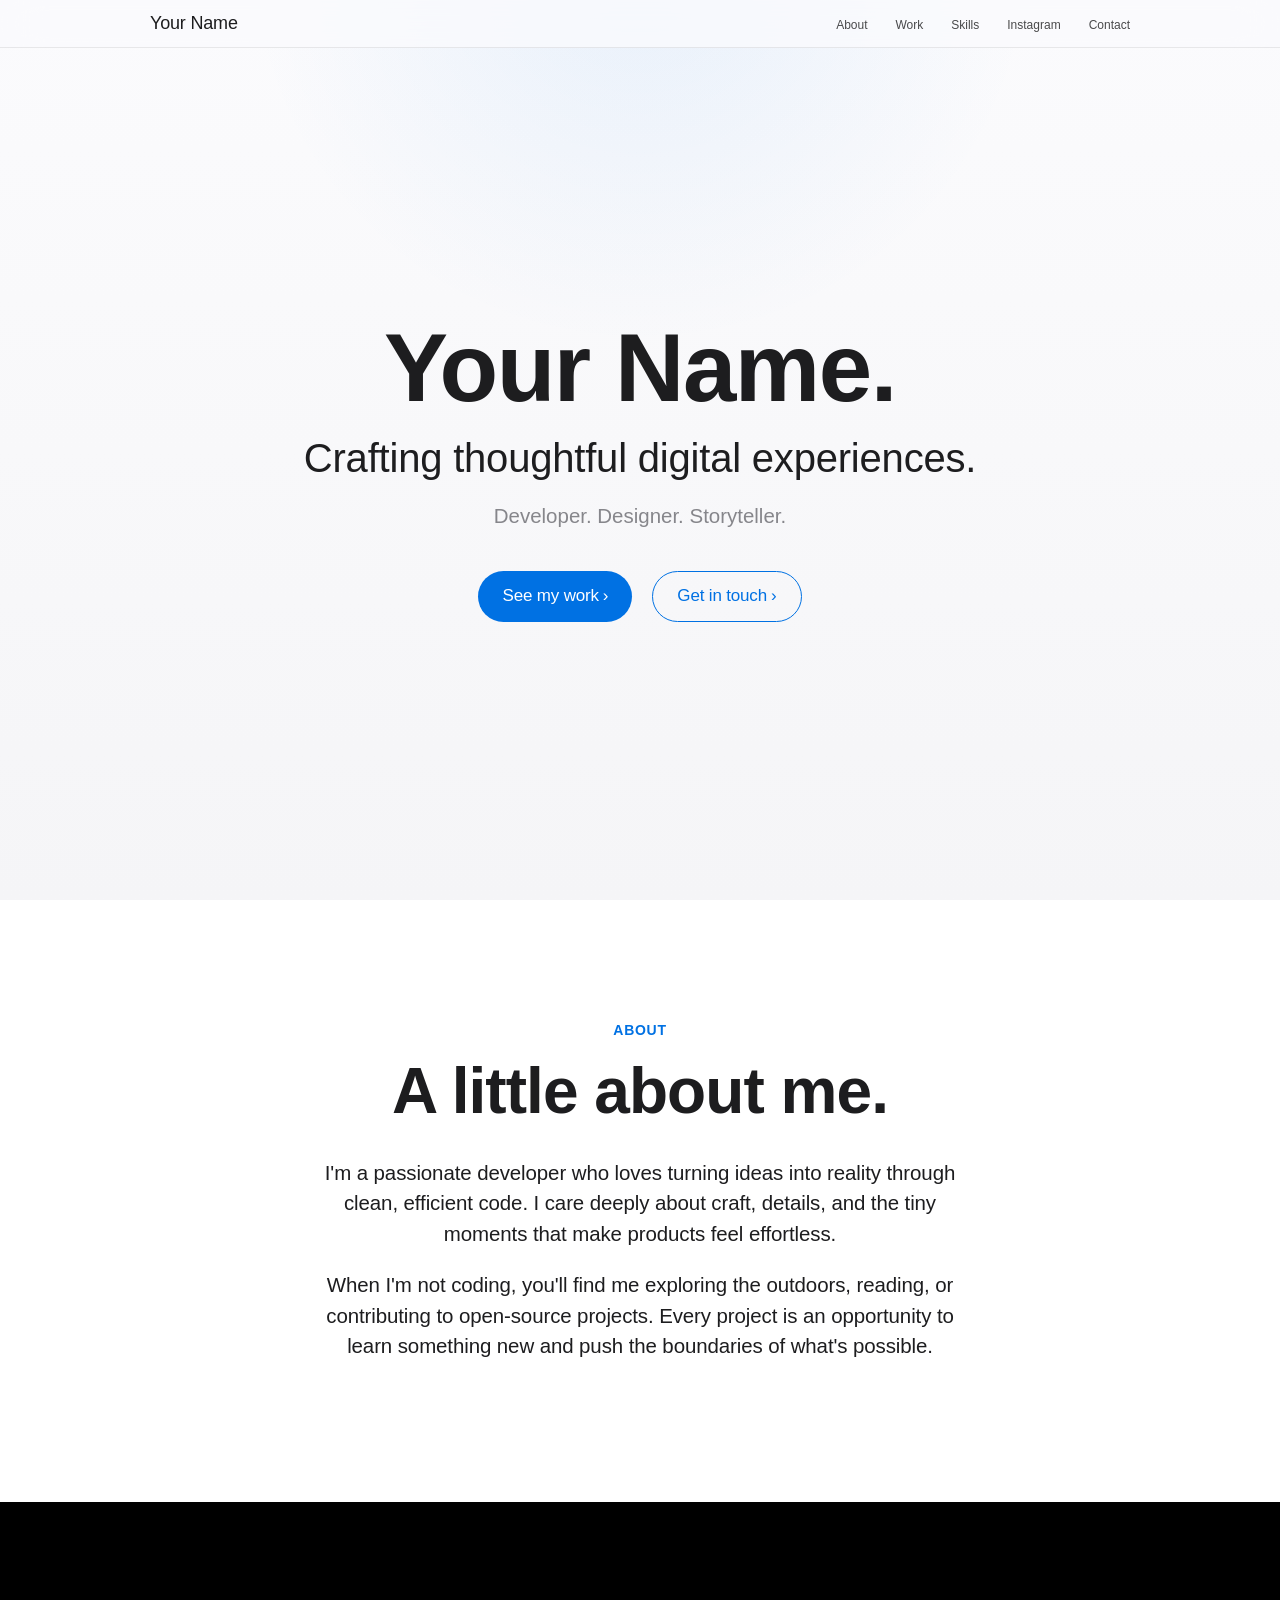
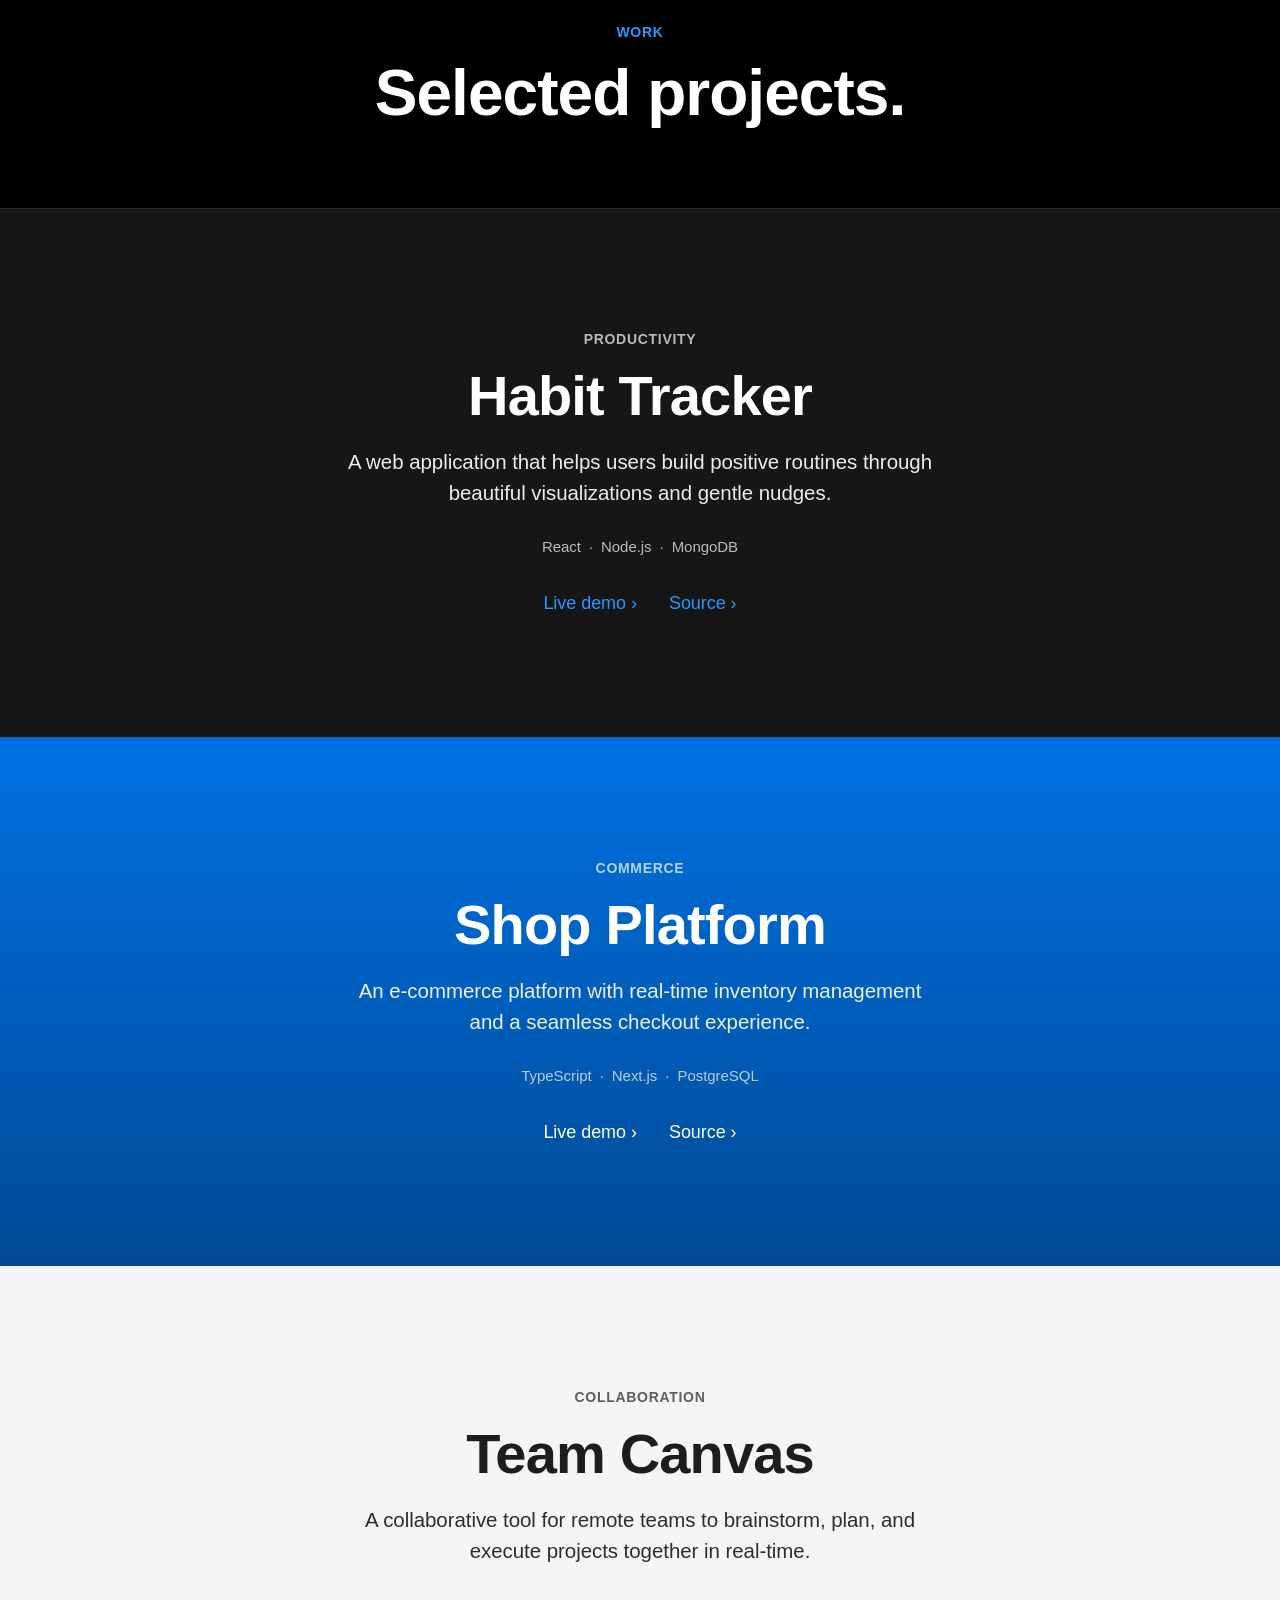
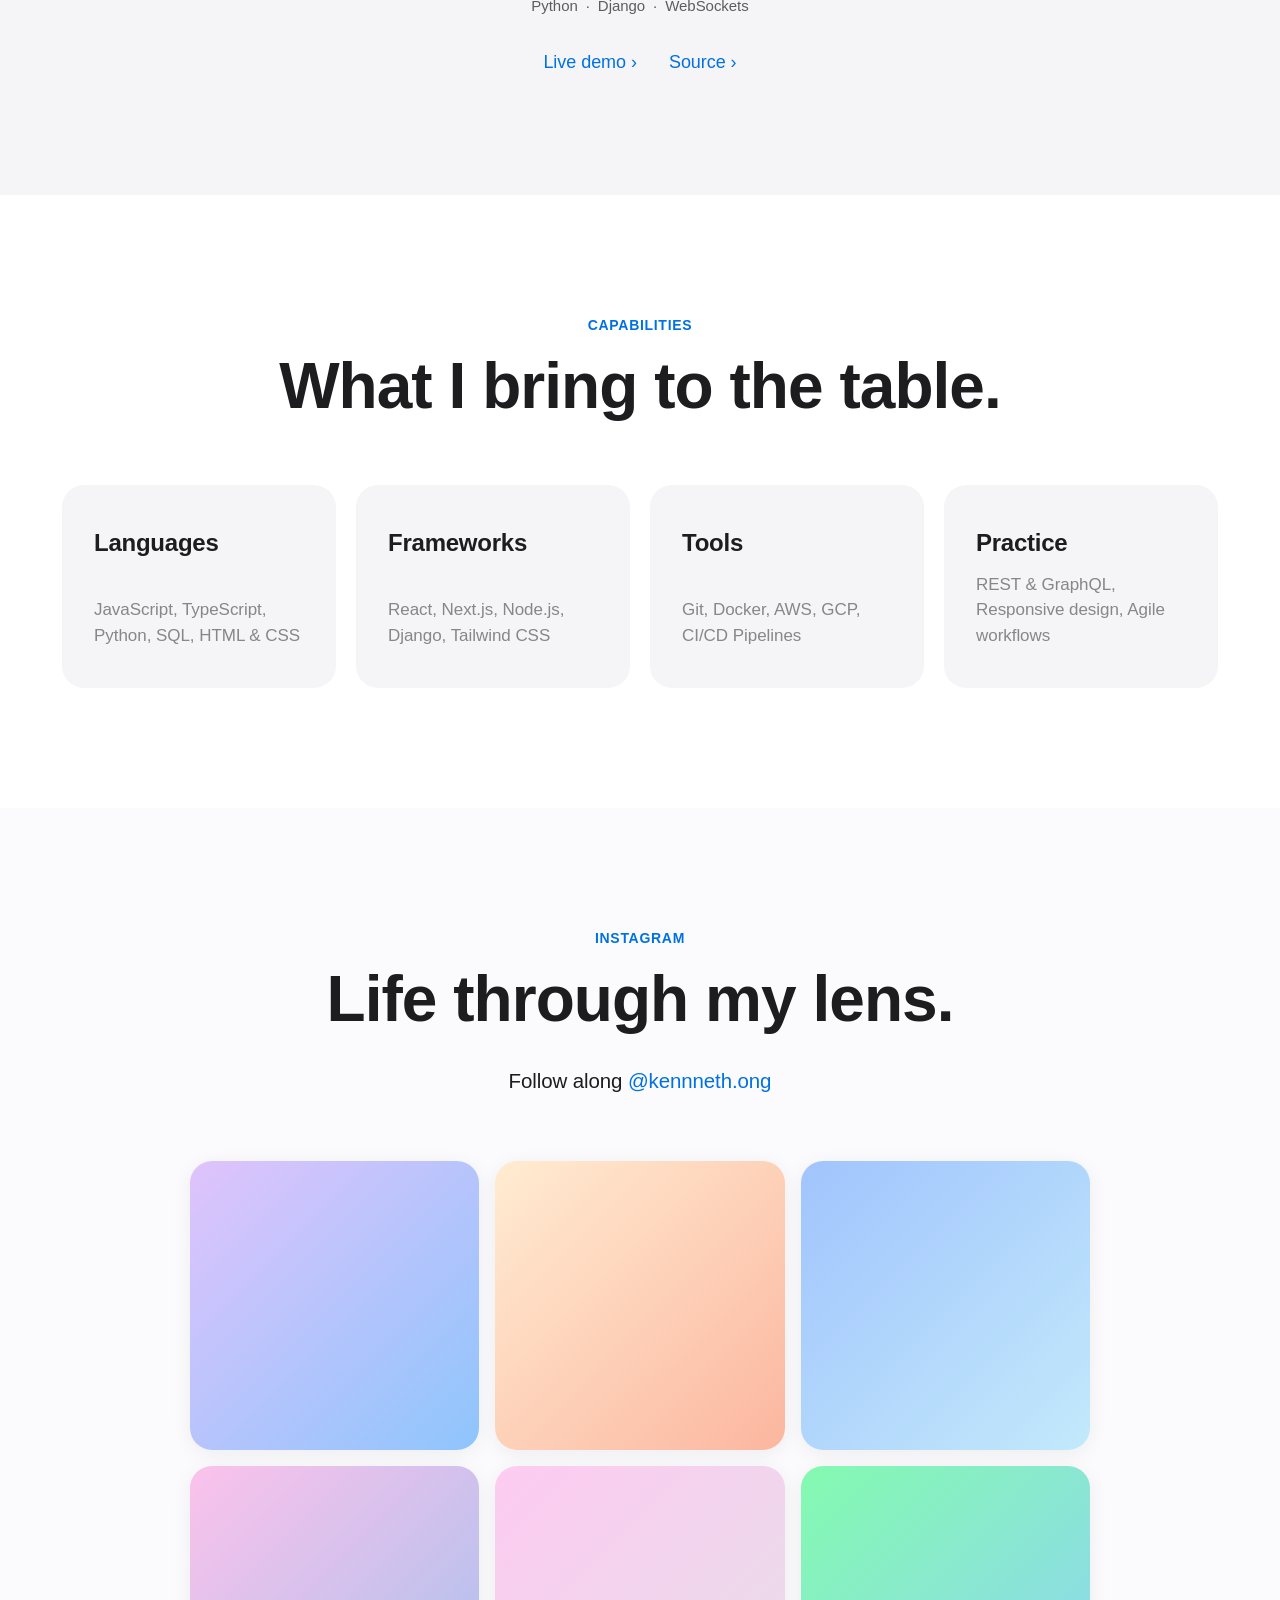
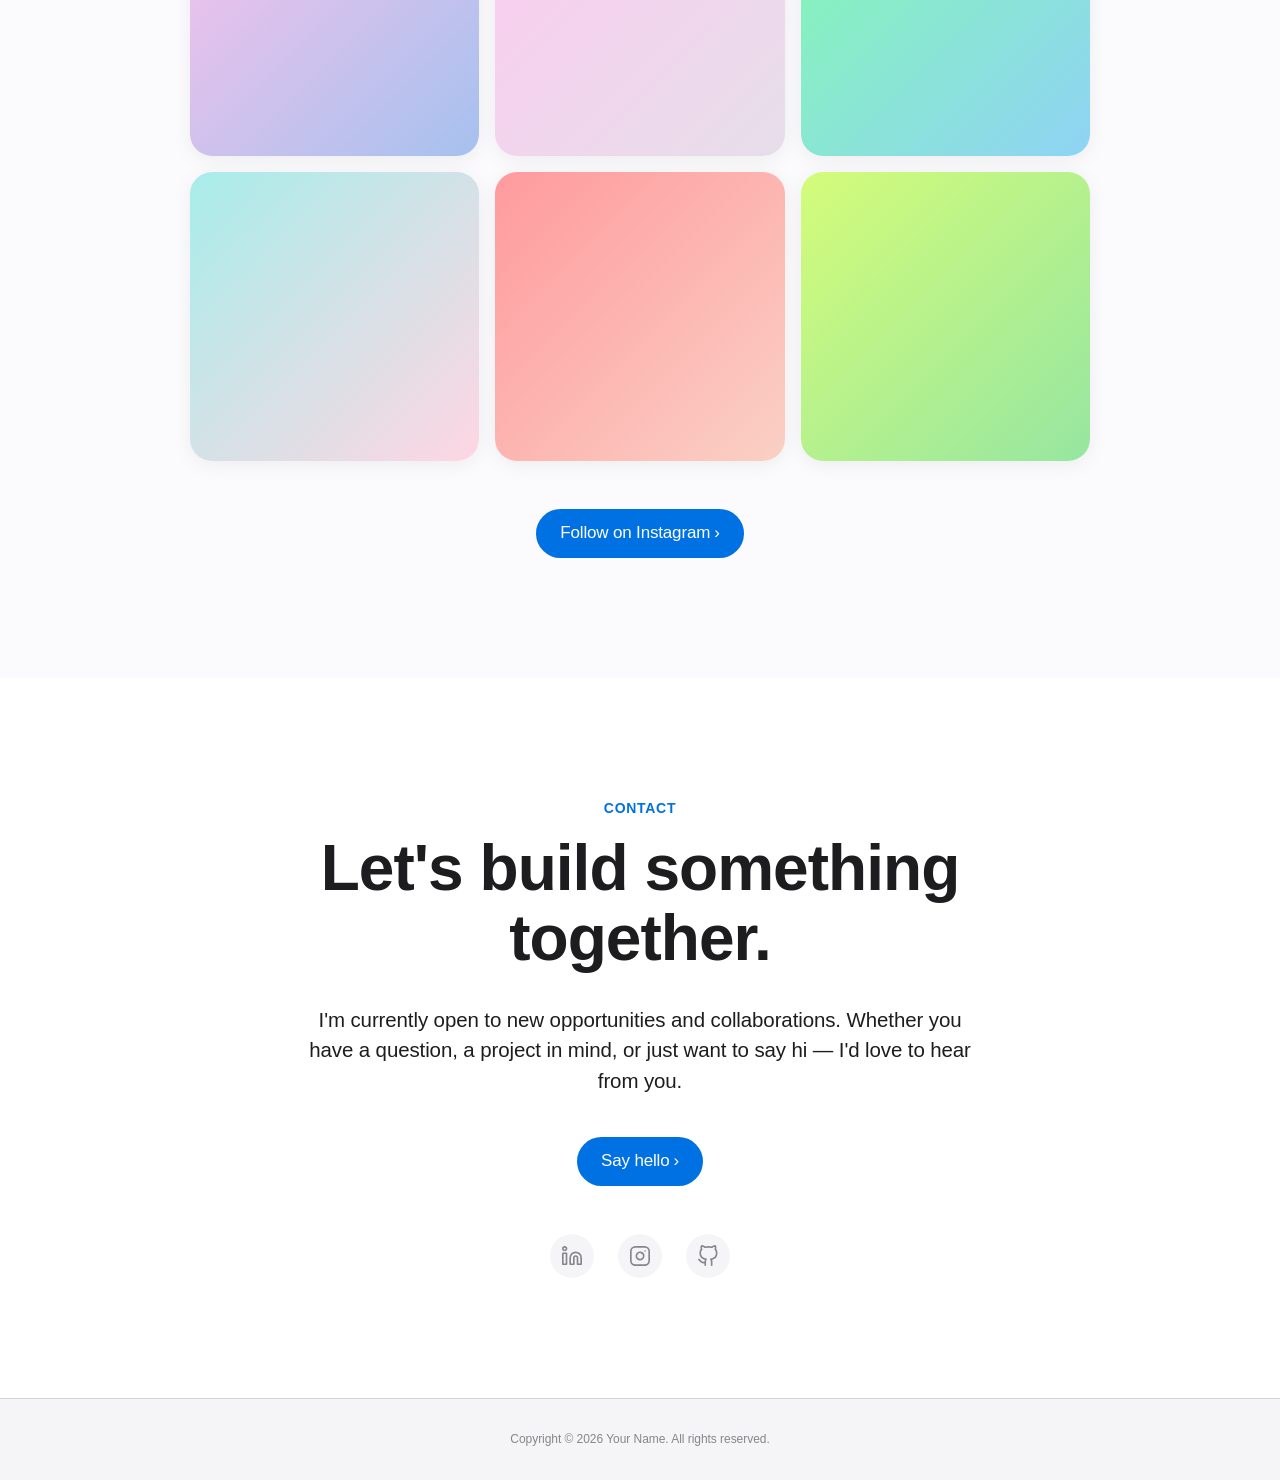
==== index.html @ baf7ae1d "Redesign landing page with Apple-inspired aesthetic Rebuild with Apple.com-style design: minimalist " ====
<!DOCTYPE html>
<html lang="en">
<head>
  <meta charset="UTF-8">
  <meta name="viewport" content="width=device-width, initial-scale=1.0">
  <title>Your Name</title>
  <link rel="stylesheet" href="styles.css">
</head>
<body>
  <nav class="nav">
    <div class="nav-container">
      <a href="#" class="nav-logo">Your Name</a>
      <ul class="nav-links">
        <li><a href="#about">About</a></li>
        <li><a href="#projects">Work</a></li>
        <li><a href="#skills">Skills</a></li>
        <li><a href="#instagram">Instagram</a></li>
        <li><a href="#contact">Contact</a></li>
      </ul>
      <button class="nav-toggle" aria-label="Toggle menu">
        <span></span>
        <span></span>
      </button>
    </div>
  </nav>

  <section class="hero">
    <div class="hero-content">
      <h1 class="hero-name">Your Name.</h1>
      <h2 class="hero-tagline">Crafting thoughtful digital experiences.</h2>
      <p class="hero-sub">Developer. Designer. Storyteller.</p>
      <div class="hero-actions">
        <a href="#projects" class="btn btn-primary">See my work <span aria-hidden="true">›</span></a>
        <a href="#contact" class="btn btn-secondary">Get in touch <span aria-hidden="true">›</span></a>
      </div>
    </div>
  </section>

  <section id="about" class="section section-light">
    <div class="container-narrow">
      <p class="eyebrow">About</p>
      <h2 class="headline">A little about me.</h2>
      <p class="lead">
        I'm a passionate developer who loves turning ideas into reality through clean,
        efficient code. I care deeply about craft, details, and the tiny moments that
        make products feel effortless.
      </p>
      <p class="lead">
        When I'm not coding, you'll find me exploring the outdoors, reading, or
        contributing to open-source projects. Every project is an opportunity to learn
        something new and push the boundaries of what's possible.
      </p>
    </div>
  </section>

  <section id="projects" class="section section-dark">
    <div class="container">
      <p class="eyebrow eyebrow-light">Work</p>
      <h2 class="headline headline-light">Selected projects.</h2>
    </div>

    <div class="project-showcase">
      <div class="project-panel">
        <div class="container-narrow">
          <p class="project-category">Productivity</p>
          <h3 class="project-headline">Habit Tracker</h3>
          <p class="project-description">
            A web application that helps users build positive routines through
            beautiful visualizations and gentle nudges.
          </p>
          <div class="project-meta">
            <span>React</span>
            <span>·</span>
            <span>Node.js</span>
            <span>·</span>
            <span>MongoDB</span>
          </div>
          <div class="project-links">
            <a href="#">Live demo ›</a>
            <a href="#">Source ›</a>
          </div>
        </div>
      </div>

      <div class="project-panel project-panel-blue">
        <div class="container-narrow">
          <p class="project-category">Commerce</p>
          <h3 class="project-headline">Shop Platform</h3>
          <p class="project-description">
            An e-commerce platform with real-time inventory management
            and a seamless checkout experience.
          </p>
          <div class="project-meta">
            <span>TypeScript</span>
            <span>·</span>
            <span>Next.js</span>
            <span>·</span>
            <span>PostgreSQL</span>
          </div>
          <div class="project-links">
            <a href="#">Live demo ›</a>
            <a href="#">Source ›</a>
          </div>
        </div>
      </div>

      <div class="project-panel project-panel-light">
        <div class="container-narrow">
          <p class="project-category">Collaboration</p>
          <h3 class="project-headline">Team Canvas</h3>
          <p class="project-description">
            A collaborative tool for remote teams to brainstorm,
            plan, and execute projects together in real-time.
          </p>
          <div class="project-meta">
            <span>Python</span>
            <span>·</span>
            <span>Django</span>
            <span>·</span>
            <span>WebSockets</span>
          </div>
          <div class="project-links">
            <a href="#">Live demo ›</a>
            <a href="#">Source ›</a>
          </div>
        </div>
      </div>
    </div>
  </section>

  <section id="skills" class="section section-light">
    <div class="container">
      <p class="eyebrow">Capabilities</p>
      <h2 class="headline">What I bring to the table.</h2>
      <div class="skills-grid">
        <div class="skill-card">
          <h3>Languages</h3>
          <p>JavaScript, TypeScript, Python, SQL, HTML & CSS</p>
        </div>
        <div class="skill-card">
          <h3>Frameworks</h3>
          <p>React, Next.js, Node.js, Django, Tailwind CSS</p>
        </div>
        <div class="skill-card">
          <h3>Tools</h3>
          <p>Git, Docker, AWS, GCP, CI/CD Pipelines</p>
        </div>
        <div class="skill-card">
          <h3>Practice</h3>
          <p>REST & GraphQL, Responsive design, Agile workflows</p>
        </div>
      </div>
    </div>
  </section>

  <section id="instagram" class="section section-off">
    <div class="container">
      <p class="eyebrow">Instagram</p>
      <h2 class="headline">Life through my lens.</h2>
      <p class="lead lead-center">Follow along <a href="https://www.instagram.com/kennneth.ong/" target="_blank" rel="noopener noreferrer" class="inline-link">@kennneth.ong</a></p>
      <div class="instagram-grid">
        <a href="https://www.instagram.com/kennneth.ong/" target="_blank" rel="noopener noreferrer" class="instagram-item">
          <div class="instagram-placeholder"></div>
          <div class="instagram-overlay"><span>View Post ›</span></div>
        </a>
        <a href="https://www.instagram.com/kennneth.ong/" target="_blank" rel="noopener noreferrer" class="instagram-item">
          <div class="instagram-placeholder"></div>
          <div class="instagram-overlay"><span>View Post ›</span></div>
        </a>
        <a href="https://www.instagram.com/kennneth.ong/" target="_blank" rel="noopener noreferrer" class="instagram-item">
          <div class="instagram-placeholder"></div>
          <div class="instagram-overlay"><span>View Post ›</span></div>
        </a>
        <a href="https://www.instagram.com/kennneth.ong/" target="_blank" rel="noopener noreferrer" class="instagram-item">
          <div class="instagram-placeholder"></div>
          <div class="instagram-overlay"><span>View Post ›</span></div>
        </a>
        <a href="https://www.instagram.com/kennneth.ong/" target="_blank" rel="noopener noreferrer" class="instagram-item">
          <div class="instagram-placeholder"></div>
          <div class="instagram-overlay"><span>View Post ›</span></div>
        </a>
        <a href="https://www.instagram.com/kennneth.ong/" target="_blank" rel="noopener noreferrer" class="instagram-item">
          <div class="instagram-placeholder"></div>
          <div class="instagram-overlay"><span>View Post ›</span></div>
        </a>
        <a href="https://www.instagram.com/kennneth.ong/" target="_blank" rel="noopener noreferrer" class="instagram-item">
          <div class="instagram-placeholder"></div>
          <div class="instagram-overlay"><span>View Post ›</span></div>
        </a>
        <a href="https://www.instagram.com/kennneth.ong/" target="_blank" rel="noopener noreferrer" class="instagram-item">
          <div class="instagram-placeholder"></div>
          <div class="instagram-overlay"><span>View Post ›</span></div>
        </a>
        <a href="https://www.instagram.com/kennneth.ong/" target="_blank" rel="noopener noreferrer" class="instagram-item">
          <div class="instagram-placeholder"></div>
          <div class="instagram-overlay"><span>View Post ›</span></div>
        </a>
      </div>
      <div class="center-cta">
        <a href="https://www.instagram.com/kennneth.ong/" target="_blank" rel="noopener noreferrer" class="btn btn-primary">Follow on Instagram <span aria-hidden="true">›</span></a>
      </div>
    </div>
  </section>

  <section id="contact" class="section section-light contact">
    <div class="container-narrow">
      <p class="eyebrow">Contact</p>
      <h2 class="headline">Let's build something together.</h2>
      <p class="lead lead-center">
        I'm currently open to new opportunities and collaborations.
        Whether you have a question, a project in mind, or just want to say hi &mdash; I'd love to hear from you.
      </p>
      <div class="center-cta">
        <a href="mailto:your.email@example.com" class="btn btn-primary">Say hello <span aria-hidden="true">›</span></a>
      </div>
      <div class="social-links">
        <a href="https://www.linkedin.com/in/kenneth4ong/" target="_blank" rel="noopener noreferrer" aria-label="LinkedIn">
          <svg xmlns="http://www.w3.org/2000/svg" width="22" height="22" viewBox="0 0 24 24" fill="none" stroke="currentColor" stroke-width="1.8" stroke-linecap="round" stroke-linejoin="round"><path d="M16 8a6 6 0 0 1 6 6v7h-4v-7a2 2 0 0 0-2-2 2 2 0 0 0-2 2v7h-4v-7a6 6 0 0 1 6-6z"></path><rect x="2" y="9" width="4" height="12"></rect><circle cx="4" cy="4" r="2"></circle></svg>
        </a>
        <a href="https://www.instagram.com/kennneth.ong/" target="_blank" rel="noopener noreferrer" aria-label="Instagram">
          <svg xmlns="http://www.w3.org/2000/svg" width="22" height="22" viewBox="0 0 24 24" fill="none" stroke="currentColor" stroke-width="1.8" stroke-linecap="round" stroke-linejoin="round"><rect x="2" y="2" width="20" height="20" rx="5" ry="5"></rect><path d="M16 11.37A4 4 0 1 1 12.63 8 4 4 0 0 1 16 11.37z"></path><line x1="17.5" y1="6.5" x2="17.51" y2="6.5"></line></svg>
        </a>
        <a href="https://github.com/kennnethong" target="_blank" rel="noopener noreferrer" aria-label="GitHub">
          <svg xmlns="http://www.w3.org/2000/svg" width="22" height="22" viewBox="0 0 24 24" fill="none" stroke="currentColor" stroke-width="1.8" stroke-linecap="round" stroke-linejoin="round"><path d="M9 19c-5 1.5-5-2.5-7-3m14 6v-3.87a3.37 3.37 0 0 0-.94-2.61c3.14-.35 6.44-1.54 6.44-7A5.44 5.44 0 0 0 20 4.77 5.07 5.07 0 0 0 19.91 1S18.73.65 16 2.48a13.38 13.38 0 0 0-7 0C6.27.65 5.09 1 5.09 1A5.07 5.07 0 0 0 5 4.77a5.44 5.44 0 0 0-1.5 3.78c0 5.42 3.3 6.61 6.44 7A3.37 3.37 0 0 0 9 18.13V22"></path></svg>
        </a>
      </div>
    </div>
  </section>

  <footer class="footer">
    <div class="container">
      <p>Copyright &copy; 2026 Your Name. All rights reserved.</p>
    </div>
  </footer>

  <script src="script.js"></script>
</body>
</html>
---- styles.css ----
/* ===== Reset & Variables ===== */
*,
*::before,
*::after {
  margin: 0;
  padding: 0;
  box-sizing: border-box;
}

:root {
  --color-white: #ffffff;
  --color-off-white: #fbfbfd;
  --color-light-gray: #f5f5f7;
  --color-mid-gray: #86868b;
  --color-border: #d2d2d7;
  --color-dark: #1d1d1f;
  --color-near-black: #000000;
  --color-blue: #0071e3;
  --color-blue-hover: #0077ed;
  --color-blue-light: #2997ff;
  --font-sans: -apple-system, BlinkMacSystemFont, 'SF Pro Display', 'SF Pro Text', 'Helvetica Neue', Helvetica, Arial, sans-serif;
  --max-width: 1200px;
  --narrow-width: 720px;
  --transition: 0.4s cubic-bezier(0.4, 0, 0.2, 1);
}

html {
  scroll-behavior: smooth;
  scroll-padding-top: 56px;
  -webkit-font-smoothing: antialiased;
  -moz-osx-font-smoothing: grayscale;
}

body {
  font-family: var(--font-sans);
  background-color: var(--color-white);
  color: var(--color-dark);
  line-height: 1.47;
  overflow-x: hidden;
  font-weight: 400;
  letter-spacing: -0.003em;
}

a {
  color: var(--color-blue);
  text-decoration: none;
  transition: color var(--transition);
}

a:hover {
  text-decoration: underline;
}

ul {
  list-style: none;
}

/* ===== Navigation ===== */
.nav {
  position: fixed;
  top: 0;
  left: 0;
  right: 0;
  z-index: 9999;
  background: rgba(251, 251, 253, 0.8);
  backdrop-filter: saturate(180%) blur(20px);
  -webkit-backdrop-filter: saturate(180%) blur(20px);
  border-bottom: 1px solid rgba(0, 0, 0, 0.08);
  height: 48px;
}

.nav-container {
  max-width: 1024px;
  margin: 0 auto;
  padding: 0 22px;
  height: 100%;
  display: flex;
  align-items: center;
  justify-content: space-between;
}

.nav-logo {
  font-size: 18px;
  font-weight: 500;
  color: var(--color-dark);
  letter-spacing: -0.01em;
}

.nav-logo:hover {
  text-decoration: none;
  opacity: 0.7;
}

.nav-links {
  display: flex;
  gap: 28px;
}

.nav-links a {
  color: var(--color-dark);
  font-size: 12px;
  font-weight: 400;
  opacity: 0.8;
  letter-spacing: 0;
  transition: opacity var(--transition);
}

.nav-links a:hover {
  opacity: 1;
  text-decoration: none;
}

.nav-toggle {
  display: none;
  flex-direction: column;
  gap: 4px;
  background: none;
  border: none;
  cursor: pointer;
  padding: 4px;
}

.nav-toggle span {
  display: block;
  width: 18px;
  height: 1px;
  background: var(--color-dark);
  transition: all var(--transition);
}

/* ===== Hero ===== */
.hero {
  min-height: 100vh;
  display: flex;
  align-items: center;
  justify-content: center;
  text-align: center;
  padding: 120px 22px 80px;
  background: linear-gradient(180deg, #fbfbfd 0%, #f5f5f7 100%);
  position: relative;
  overflow: hidden;
}

.hero::before {
  content: '';
  position: absolute;
  top: -50%;
  left: 50%;
  transform: translateX(-50%);
  width: 800px;
  height: 800px;
  background: radial-gradient(circle, rgba(0, 113, 227, 0.08) 0%, transparent 70%);
  pointer-events: none;
}

.hero-content {
  position: relative;
  z-index: 1;
  max-width: 900px;
}

.hero-name {
  font-size: clamp(48px, 8vw, 96px);
  font-weight: 700;
  letter-spacing: -0.015em;
  line-height: 1.05;
  color: var(--color-dark);
  margin-bottom: 16px;
}

.hero-tagline {
  font-size: clamp(24px, 3.5vw, 40px);
  font-weight: 500;
  color: var(--color-dark);
  letter-spacing: -0.005em;
  line-height: 1.15;
  margin-bottom: 20px;
}

.hero-sub {
  font-size: clamp(17px, 1.6vw, 21px);
  color: var(--color-mid-gray);
  font-weight: 400;
  margin-bottom: 40px;
  letter-spacing: 0;
}

.hero-actions {
  display: flex;
  gap: 20px;
  justify-content: center;
  flex-wrap: wrap;
}

/* ===== Buttons ===== */
.btn {
  display: inline-flex;
  align-items: center;
  gap: 4px;
  padding: 12px 24px;
  border-radius: 980px;
  font-size: 17px;
  font-weight: 400;
  letter-spacing: -0.01em;
  transition: all var(--transition);
  cursor: pointer;
  text-decoration: none;
  border: none;
  white-space: nowrap;
}

.btn:hover {
  text-decoration: none;
}

.btn-primary {
  background: var(--color-blue);
  color: var(--color-white);
}

.btn-primary:hover {
  background: var(--color-blue-hover);
  transform: scale(1.02);
}

.btn-secondary {
  background: transparent;
  color: var(--color-blue);
  border: 1px solid var(--color-blue);
}

.btn-secondary:hover {
  background: var(--color-blue);
  color: var(--color-white);
  transform: scale(1.02);
}

/* ===== Sections ===== */
.section {
  padding: 120px 22px;
}

.section-light {
  background: var(--color-white);
}

.section-off {
  background: var(--color-off-white);
}

.section-dark {
  background: var(--color-near-black);
  color: var(--color-white);
  padding: 120px 0 0;
}

.container {
  max-width: var(--max-width);
  margin: 0 auto;
  padding: 0 22px;
}

.container-narrow {
  max-width: var(--narrow-width);
  margin: 0 auto;
  padding: 0 22px;
  text-align: center;
}

.eyebrow {
  font-size: 14px;
  font-weight: 600;
  color: var(--color-blue);
  text-transform: uppercase;
  letter-spacing: 0.05em;
  margin-bottom: 16px;
  text-align: center;
}

.eyebrow-light {
  color: var(--color-blue-light);
}

.headline {
  font-size: clamp(40px, 5vw, 64px);
  font-weight: 700;
  letter-spacing: -0.015em;
  line-height: 1.08;
  color: var(--color-dark);
  margin-bottom: 32px;
  text-align: center;
}

.headline-light {
  color: var(--color-white);
}

.lead {
  font-size: clamp(19px, 1.6vw, 22px);
  color: var(--color-dark);
  line-height: 1.5;
  font-weight: 400;
  letter-spacing: -0.005em;
  margin-bottom: 20px;
}

.container-narrow .lead {
  text-align: center;
}

.lead-center {
  text-align: center;
}

.inline-link {
  color: var(--color-blue);
  font-weight: 500;
}

.center-cta {
  text-align: center;
  margin-top: 48px;
}

/* ===== Projects ===== */
.project-showcase {
  margin-top: 80px;
}

.project-panel {
  padding: 120px 22px;
  background: #161617;
  color: var(--color-white);
  text-align: center;
  border-top: 1px solid rgba(255, 255, 255, 0.08);
}

.project-panel-blue {
  background: linear-gradient(180deg, #0071e3 0%, #004a94 100%);
  color: var(--color-white);
}

.project-panel-light {
  background: var(--color-light-gray);
  color: var(--color-dark);
}

.project-category {
  font-size: 14px;
  font-weight: 600;
  text-transform: uppercase;
  letter-spacing: 0.05em;
  opacity: 0.7;
  margin-bottom: 16px;
}

.project-headline {
  font-size: clamp(36px, 5vw, 56px);
  font-weight: 700;
  letter-spacing: -0.015em;
  line-height: 1.1;
  margin-bottom: 20px;
}

.project-description {
  font-size: clamp(19px, 1.6vw, 22px);
  font-weight: 400;
  line-height: 1.5;
  margin-bottom: 28px;
  opacity: 0.92;
  max-width: 600px;
  margin-left: auto;
  margin-right: auto;
}

.project-meta {
  display: flex;
  gap: 8px;
  justify-content: center;
  font-size: 15px;
  opacity: 0.7;
  margin-bottom: 32px;
  flex-wrap: wrap;
}

.project-panel .project-links,
.project-panel-blue .project-links {
  display: flex;
  gap: 32px;
  justify-content: center;
}

.project-panel-light .project-links {
  display: flex;
  gap: 32px;
  justify-content: center;
}

.project-panel .project-links a {
  color: var(--color-blue-light);
  font-size: 18px;
  font-weight: 400;
}

.project-panel-blue .project-links a {
  color: var(--color-white);
  font-size: 18px;
  font-weight: 400;
}

.project-panel-light .project-links a {
  color: var(--color-blue);
  font-size: 18px;
  font-weight: 400;
}

.project-panel .project-links a:hover,
.project-panel-blue .project-links a:hover,
.project-panel-light .project-links a:hover {
  text-decoration: underline;
}

/* ===== Skills ===== */
.skills-grid {
  display: grid;
  grid-template-columns: repeat(4, 1fr);
  gap: 20px;
  margin-top: 64px;
}

.skill-card {
  background: var(--color-light-gray);
  padding: 40px 32px;
  border-radius: 22px;
  text-align: left;
  transition: all var(--transition);
  min-height: 200px;
  display: flex;
  flex-direction: column;
  justify-content: space-between;
}

.skill-card:hover {
  transform: translateY(-6px);
  box-shadow: 0 20px 40px rgba(0, 0, 0, 0.08);
}

.skill-card h3 {
  font-size: 24px;
  font-weight: 600;
  letter-spacing: -0.01em;
  margin-bottom: 12px;
  color: var(--color-dark);
}

.skill-card p {
  font-size: 17px;
  color: var(--color-mid-gray);
  line-height: 1.5;
  font-weight: 400;
}

/* ===== Instagram ===== */
.instagram-grid {
  display: grid;
  grid-template-columns: repeat(3, 1fr);
  gap: 16px;
  max-width: 900px;
  margin: 64px auto 0;
}

.instagram-item {
  position: relative;
  aspect-ratio: 1;
  border-radius: 22px;
  overflow: hidden;
  display: block;
  box-shadow: 0 4px 20px rgba(0, 0, 0, 0.06);
  transition: all var(--transition);
}

.instagram-item:hover {
  transform: translateY(-4px);
  box-shadow: 0 20px 40px rgba(0, 0, 0, 0.12);
  text-decoration: none;
}

.instagram-placeholder {
  width: 100%;
  height: 100%;
  background: linear-gradient(135deg, #e0c3fc 0%, #8ec5fc 100%);
  transition: transform 0.6s cubic-bezier(0.4, 0, 0.2, 1);
}

.instagram-item:nth-child(2) .instagram-placeholder {
  background: linear-gradient(135deg, #ffecd2 0%, #fcb69f 100%);
}

.instagram-item:nth-child(3) .instagram-placeholder {
  background: linear-gradient(135deg, #a1c4fd 0%, #c2e9fb 100%);
}

.instagram-item:nth-child(4) .instagram-placeholder {
  background: linear-gradient(135deg, #fbc2eb 0%, #a6c1ee 100%);
}

.instagram-item:nth-child(5) .instagram-placeholder {
  background: linear-gradient(135deg, #fdcbf1 0%, #e6dee9 100%);
}

.instagram-item:nth-child(6) .instagram-placeholder {
  background: linear-gradient(135deg, #84fab0 0%, #8fd3f4 100%);
}

.instagram-item:nth-child(7) .instagram-placeholder {
  background: linear-gradient(135deg, #a8edea 0%, #fed6e3 100%);
}

.instagram-item:nth-child(8) .instagram-placeholder {
  background: linear-gradient(135deg, #ff9a9e 0%, #fad0c4 100%);
}

.instagram-item:nth-child(9) .instagram-placeholder {
  background: linear-gradient(135deg, #d4fc79 0%, #96e6a1 100%);
}

.instagram-item:hover .instagram-placeholder {
  transform: scale(1.08);
}

.instagram-overlay {
  position: absolute;
  inset: 0;
  display: flex;
  align-items: flex-end;
  justify-content: flex-start;
  padding: 24px;
  background: linear-gradient(180deg, transparent 50%, rgba(0, 0, 0, 0.4) 100%);
  opacity: 0;
  transition: opacity var(--transition);
}

.instagram-overlay span {
  color: var(--color-white);
  font-size: 17px;
  font-weight: 500;
  letter-spacing: -0.01em;
}

.instagram-item:hover .instagram-overlay {
  opacity: 1;
}

/* ===== Contact ===== */
.contact .center-cta {
  margin-top: 40px;
  margin-bottom: 48px;
}

.social-links {
  display: flex;
  justify-content: center;
  gap: 24px;
  margin-top: 24px;
}

.social-links a {
  color: var(--color-mid-gray);
  width: 44px;
  height: 44px;
  border-radius: 50%;
  display: flex;
  align-items: center;
  justify-content: center;
  background: var(--color-light-gray);
  transition: all var(--transition);
}

.social-links a:hover {
  color: var(--color-white);
  background: var(--color-dark);
  text-decoration: none;
  transform: translateY(-3px);
}

/* ===== Footer ===== */
.footer {
  background: var(--color-light-gray);
  padding: 32px 22px;
  border-top: 1px solid var(--color-border);
}

.footer p {
  color: var(--color-mid-gray);
  font-size: 12px;
  text-align: center;
}

/* ===== Animations ===== */
.fade-in {
  opacity: 0;
  transform: translateY(30px);
  transition: opacity 0.9s cubic-bezier(0.4, 0, 0.2, 1), transform 0.9s cubic-bezier(0.4, 0, 0.2, 1);
}

.fade-in.visible {
  opacity: 1;
  transform: translateY(0);
}

/* ===== Responsive ===== */
@media (max-width: 900px) {
  .skills-grid {
    grid-template-columns: repeat(2, 1fr);
  }

  .instagram-grid {
    gap: 12px;
  }

  .section {
    padding: 80px 22px;
  }

  .section-dark {
    padding: 80px 0 0;
  }

  .project-panel {
    padding: 80px 22px;
  }
}

@media (max-width: 734px) {
  .nav-links {
    position: fixed;
    top: 48px;
    left: 0;
    right: 0;
    background: rgba(251, 251, 253, 0.95);
    backdrop-filter: saturate(180%) blur(20px);
    -webkit-backdrop-filter: saturate(180%) blur(20px);
    flex-direction: column;
    align-items: center;
    padding: 24px 0;
    gap: 20px;
    transform: translateY(-120%);
    opacity: 0;
    pointer-events: none;
    transition: all var(--transition);
    border-bottom: 1px solid rgba(0, 0, 0, 0.08);
  }

  .nav-links.open {
    transform: translateY(0);
    opacity: 1;
    pointer-events: all;
  }

  .nav-links a {
    font-size: 17px;
  }

  .nav-toggle {
    display: flex;
  }

  .nav-toggle.active span:nth-child(1) {
    transform: rotate(45deg) translate(3px, 4px);
  }

  .nav-toggle.active span:nth-child(2) {
    transform: rotate(-45deg) translate(3px, -4px);
  }

  .hero-actions {
    flex-direction: column;
    align-items: center;
    gap: 12px;
  }

  .btn {
    width: 100%;
    max-width: 300px;
    justify-content: center;
  }

  .skills-grid {
    grid-template-columns: 1fr;
    gap: 16px;
  }

  .instagram-grid {
    gap: 10px;
  }

  .section {
    padding: 64px 22px;
  }

  .section-dark {
    padding: 64px 0 0;
  }

  .project-panel {
    padding: 64px 22px;
  }

  .project-links {
    flex-direction: column;
    gap: 12px !important;
    align-items: center;
  }
}
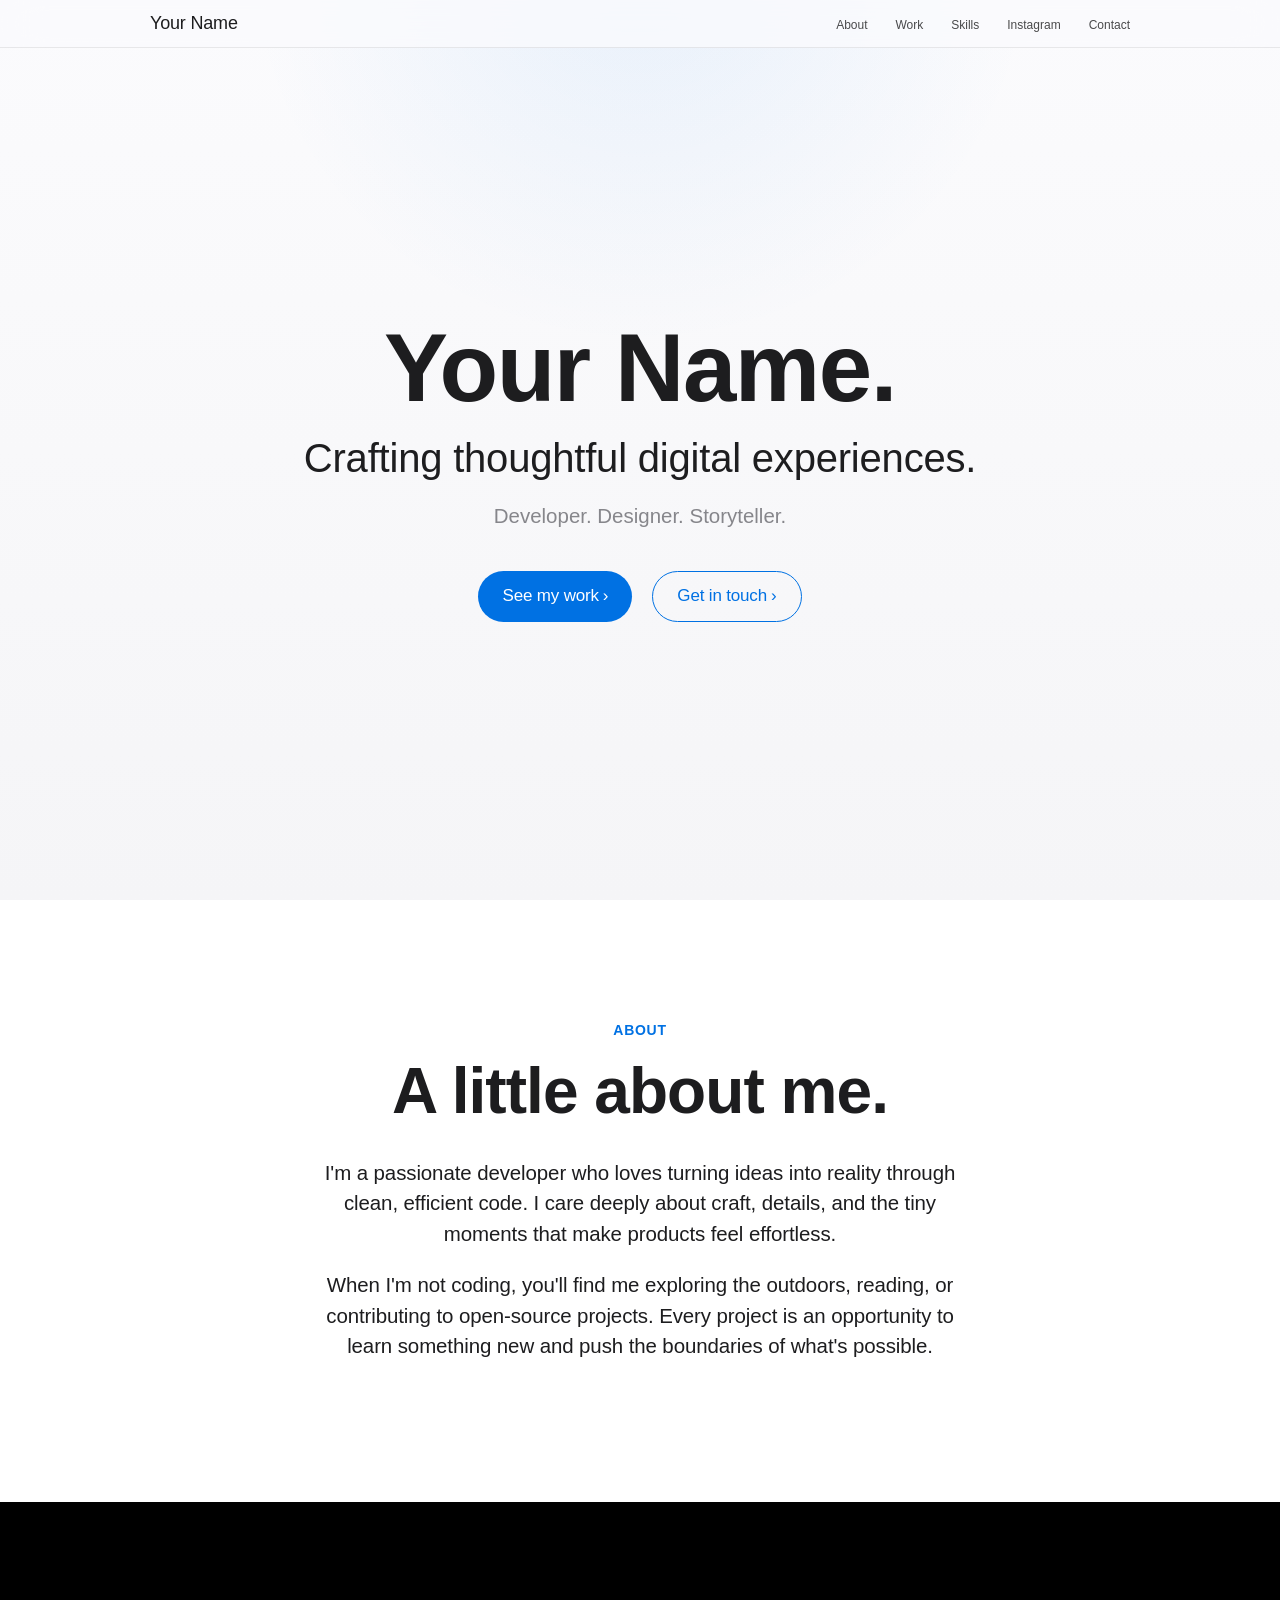
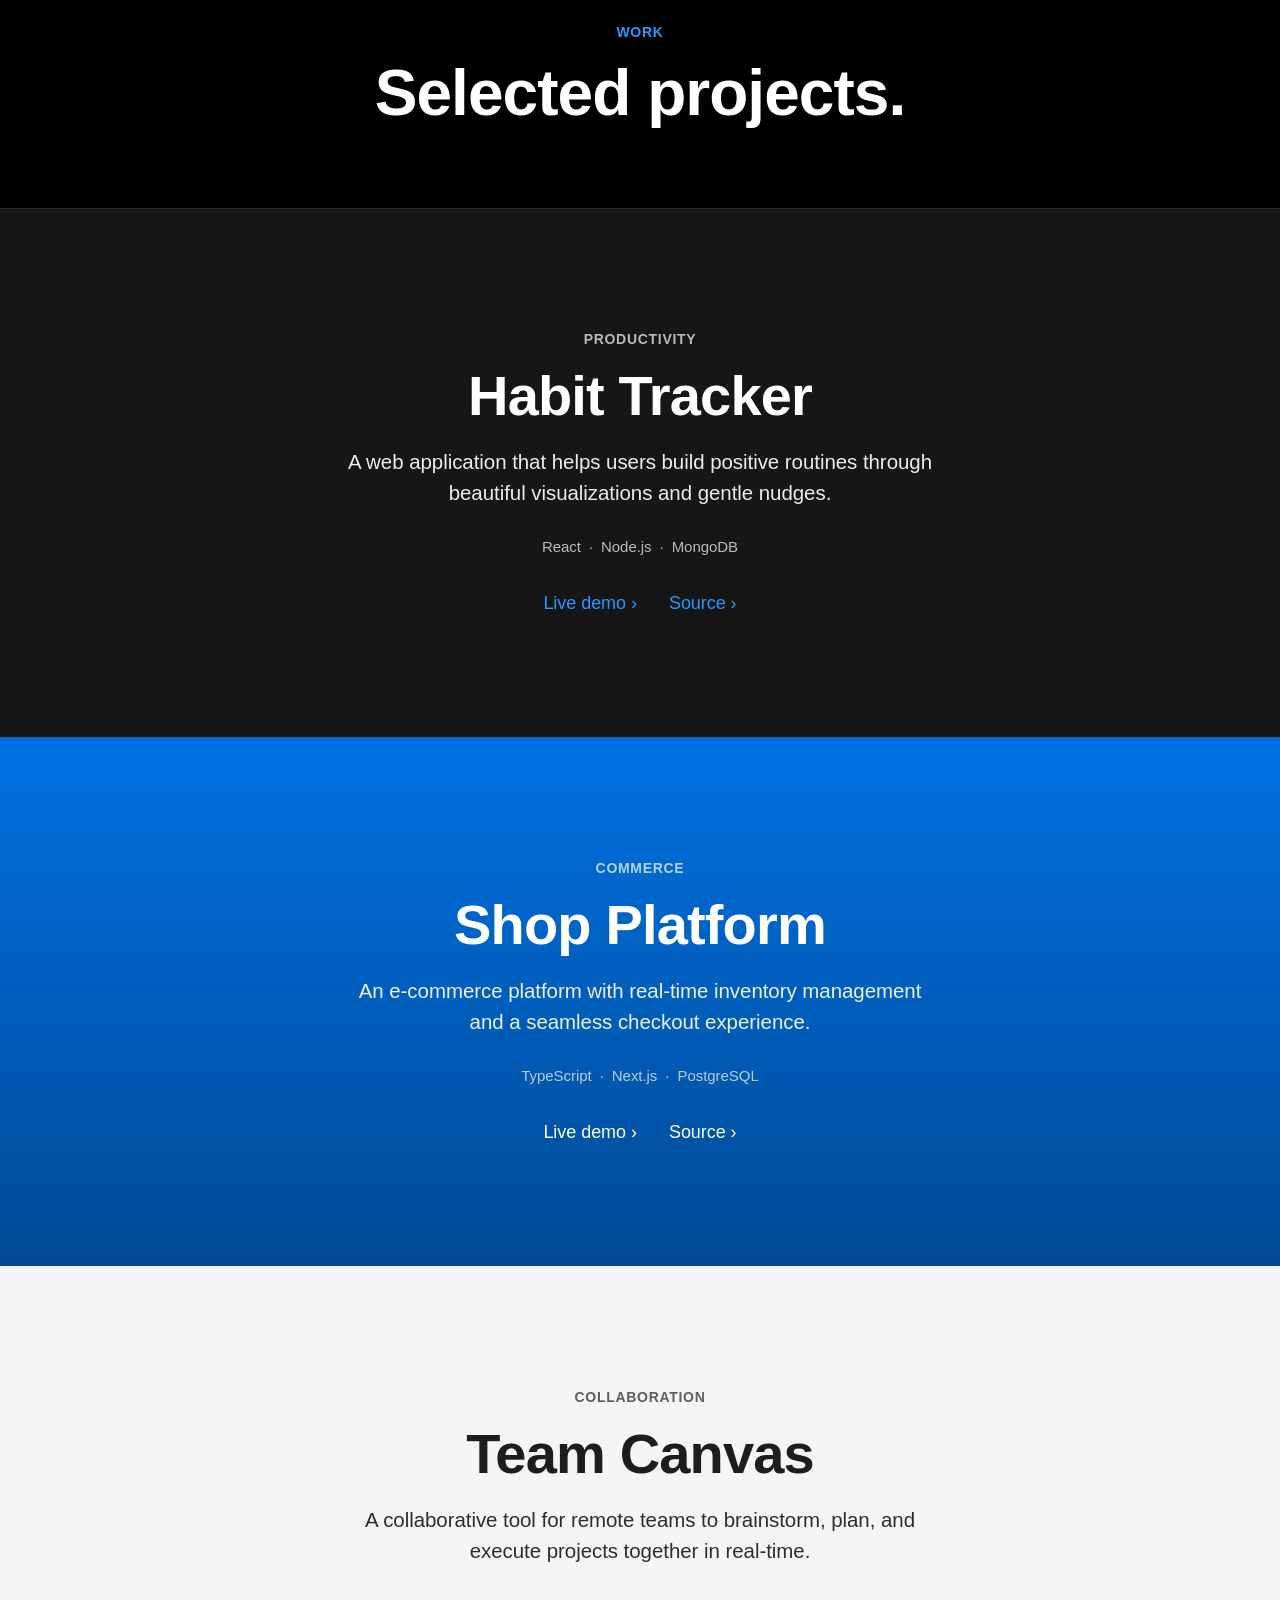
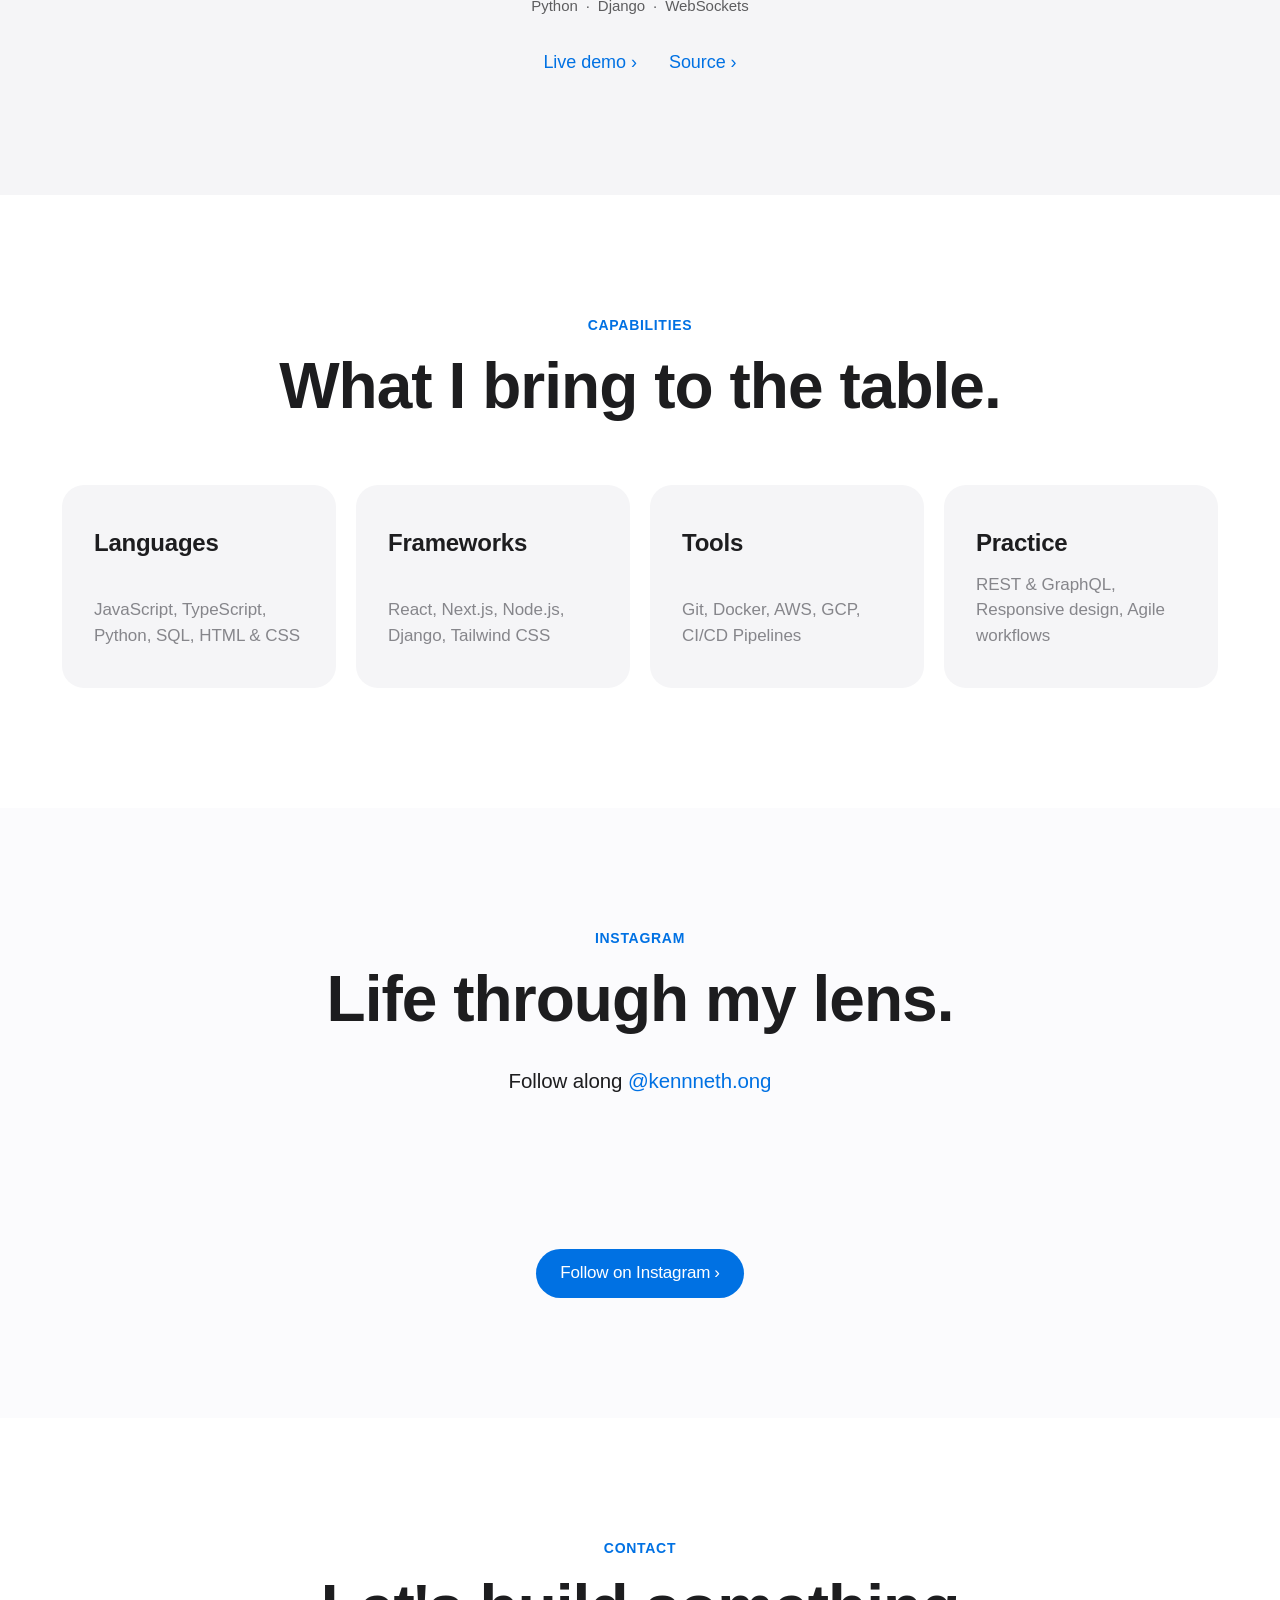
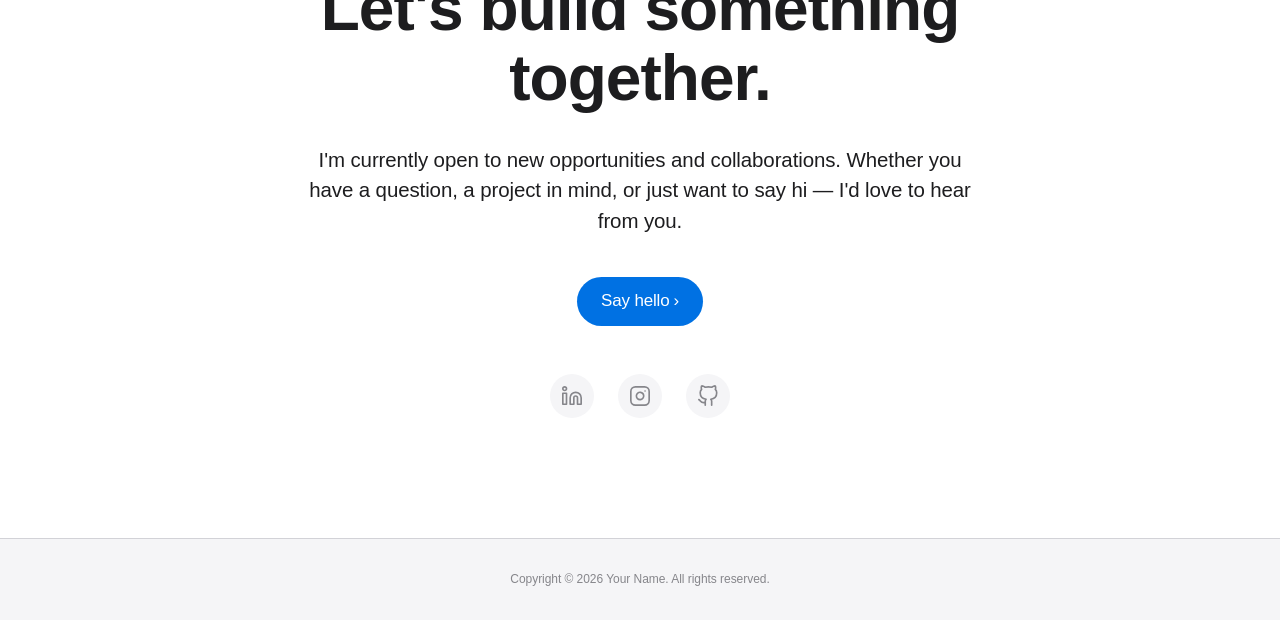
==== commit 7014d94a: "Replace Instagram placeholders with real post embeds Swap the 9 gradient placeholder tiles for Insta" ====
--- a/index.html
+++ b/index.html
@@ -159,42 +159,15 @@
       <h2 class="headline">Life through my lens.</h2>
       <p class="lead lead-center">Follow along <a href="https://www.instagram.com/kennneth.ong/" target="_blank" rel="noopener noreferrer" class="inline-link">@kennneth.ong</a></p>
       <div class="instagram-grid">
-        <a href="https://www.instagram.com/kennneth.ong/" target="_blank" rel="noopener noreferrer" class="instagram-item">
-          <div class="instagram-placeholder"></div>
-          <div class="instagram-overlay"><span>View Post ›</span></div>
-        </a>
-        <a href="https://www.instagram.com/kennneth.ong/" target="_blank" rel="noopener noreferrer" class="instagram-item">
-          <div class="instagram-placeholder"></div>
-          <div class="instagram-overlay"><span>View Post ›</span></div>
-        </a>
-        <a href="https://www.instagram.com/kennneth.ong/" target="_blank" rel="noopener noreferrer" class="instagram-item">
-          <div class="instagram-placeholder"></div>
-          <div class="instagram-overlay"><span>View Post ›</span></div>
-        </a>
-        <a href="https://www.instagram.com/kennneth.ong/" target="_blank" rel="noopener noreferrer" class="instagram-item">
-          <div class="instagram-placeholder"></div>
-          <div class="instagram-overlay"><span>View Post ›</span></div>
-        </a>
-        <a href="https://www.instagram.com/kennneth.ong/" target="_blank" rel="noopener noreferrer" class="instagram-item">
-          <div class="instagram-placeholder"></div>
-          <div class="instagram-overlay"><span>View Post ›</span></div>
-        </a>
-        <a href="https://www.instagram.com/kennneth.ong/" target="_blank" rel="noopener noreferrer" class="instagram-item">
-          <div class="instagram-placeholder"></div>
-          <div class="instagram-overlay"><span>View Post ›</span></div>
-        </a>
-        <a href="https://www.instagram.com/kennneth.ong/" target="_blank" rel="noopener noreferrer" class="instagram-item">
-          <div class="instagram-placeholder"></div>
-          <div class="instagram-overlay"><span>View Post ›</span></div>
-        </a>
-        <a href="https://www.instagram.com/kennneth.ong/" target="_blank" rel="noopener noreferrer" class="instagram-item">
-          <div class="instagram-placeholder"></div>
-          <div class="instagram-overlay"><span>View Post ›</span></div>
-        </a>
-        <a href="https://www.instagram.com/kennneth.ong/" target="_blank" rel="noopener noreferrer" class="instagram-item">
-          <div class="instagram-placeholder"></div>
-          <div class="instagram-overlay"><span>View Post ›</span></div>
-        </a>
+        <blockquote class="instagram-media" data-instgrm-permalink="https://www.instagram.com/p/DWLlogSFNjj/" data-instgrm-version="14"></blockquote>
+        <blockquote class="instagram-media" data-instgrm-permalink="https://www.instagram.com/p/DWLYj46mFkC/" data-instgrm-version="14"></blockquote>
+        <blockquote class="instagram-media" data-instgrm-permalink="https://www.instagram.com/p/DWLUqekmL1m/" data-instgrm-version="14"></blockquote>
+        <blockquote class="instagram-media" data-instgrm-permalink="https://www.instagram.com/reel/DWLKU1GjC3B/" data-instgrm-version="14"></blockquote>
+        <blockquote class="instagram-media" data-instgrm-permalink="https://www.instagram.com/reel/DWLKFW8jI_J/" data-instgrm-version="14"></blockquote>
+        <blockquote class="instagram-media" data-instgrm-permalink="https://www.instagram.com/reel/DWLIfNGDCBO/" data-instgrm-version="14"></blockquote>
+        <blockquote class="instagram-media" data-instgrm-permalink="https://www.instagram.com/p/DWKFBEiE6YS/" data-instgrm-version="14"></blockquote>
+        <blockquote class="instagram-media" data-instgrm-permalink="https://www.instagram.com/p/DWKByLQDyVQ/" data-instgrm-version="14"></blockquote>
+        <blockquote class="instagram-media" data-instgrm-permalink="https://www.instagram.com/p/DWJ9q-6GJUD/" data-instgrm-version="14"></blockquote>
       </div>
       <div class="center-cta">
         <a href="https://www.instagram.com/kennneth.ong/" target="_blank" rel="noopener noreferrer" class="btn btn-primary">Follow on Instagram <span aria-hidden="true">›</span></a>
@@ -234,5 +207,6 @@
   </footer>
 
   <script src="script.js"></script>
+  <script async src="//www.instagram.com/embed.js"></script>
 </body>
 </html>
--- a/styles.css
+++ b/styles.css
@@ -463,92 +463,18 @@
 /* ===== Instagram ===== */
 .instagram-grid {
   display: grid;
-  grid-template-columns: repeat(3, 1fr);
-  gap: 16px;
-  max-width: 900px;
+  grid-template-columns: repeat(3, minmax(0, 1fr));
+  gap: 20px;
+  max-width: 1100px;
   margin: 64px auto 0;
-}
-
-.instagram-item {
-  position: relative;
-  aspect-ratio: 1;
-  border-radius: 22px;
-  overflow: hidden;
-  display: block;
-  box-shadow: 0 4px 20px rgba(0, 0, 0, 0.06);
-  transition: all var(--transition);
-}
-
-.instagram-item:hover {
-  transform: translateY(-4px);
-  box-shadow: 0 20px 40px rgba(0, 0, 0, 0.12);
-  text-decoration: none;
-}
-
-.instagram-placeholder {
-  width: 100%;
-  height: 100%;
-  background: linear-gradient(135deg, #e0c3fc 0%, #8ec5fc 100%);
-  transition: transform 0.6s cubic-bezier(0.4, 0, 0.2, 1);
-}
-
-.instagram-item:nth-child(2) .instagram-placeholder {
-  background: linear-gradient(135deg, #ffecd2 0%, #fcb69f 100%);
-}
-
-.instagram-item:nth-child(3) .instagram-placeholder {
-  background: linear-gradient(135deg, #a1c4fd 0%, #c2e9fb 100%);
-}
-
-.instagram-item:nth-child(4) .instagram-placeholder {
-  background: linear-gradient(135deg, #fbc2eb 0%, #a6c1ee 100%);
-}
-
-.instagram-item:nth-child(5) .instagram-placeholder {
-  background: linear-gradient(135deg, #fdcbf1 0%, #e6dee9 100%);
-}
-
-.instagram-item:nth-child(6) .instagram-placeholder {
-  background: linear-gradient(135deg, #84fab0 0%, #8fd3f4 100%);
-}
-
-.instagram-item:nth-child(7) .instagram-placeholder {
-  background: linear-gradient(135deg, #a8edea 0%, #fed6e3 100%);
-}
-
-.instagram-item:nth-child(8) .instagram-placeholder {
-  background: linear-gradient(135deg, #ff9a9e 0%, #fad0c4 100%);
-}
-
-.instagram-item:nth-child(9) .instagram-placeholder {
-  background: linear-gradient(135deg, #d4fc79 0%, #96e6a1 100%);
-}
-
-.instagram-item:hover .instagram-placeholder {
-  transform: scale(1.08);
-}
-
-.instagram-overlay {
-  position: absolute;
-  inset: 0;
-  display: flex;
-  align-items: flex-end;
-  justify-content: flex-start;
-  padding: 24px;
-  background: linear-gradient(180deg, transparent 50%, rgba(0, 0, 0, 0.4) 100%);
-  opacity: 0;
-  transition: opacity var(--transition);
-}
-
-.instagram-overlay span {
-  color: var(--color-white);
-  font-size: 17px;
-  font-weight: 500;
-  letter-spacing: -0.01em;
-}
-
-.instagram-item:hover .instagram-overlay {
-  opacity: 1;
+  align-items: start;
+}
+
+.instagram-grid .instagram-media {
+  min-width: 0 !important;
+  width: 100% !important;
+  max-width: 100% !important;
+  margin: 0 !important;
 }
 
 /* ===== Contact ===== */
@@ -615,7 +541,8 @@
   }
 
   .instagram-grid {
-    gap: 12px;
+    grid-template-columns: repeat(2, minmax(0, 1fr));
+    gap: 16px;
   }
 
   .section {
@@ -691,7 +618,8 @@
   }
 
   .instagram-grid {
-    gap: 10px;
+    grid-template-columns: minmax(0, 1fr);
+    gap: 16px;
   }
 
   .section {
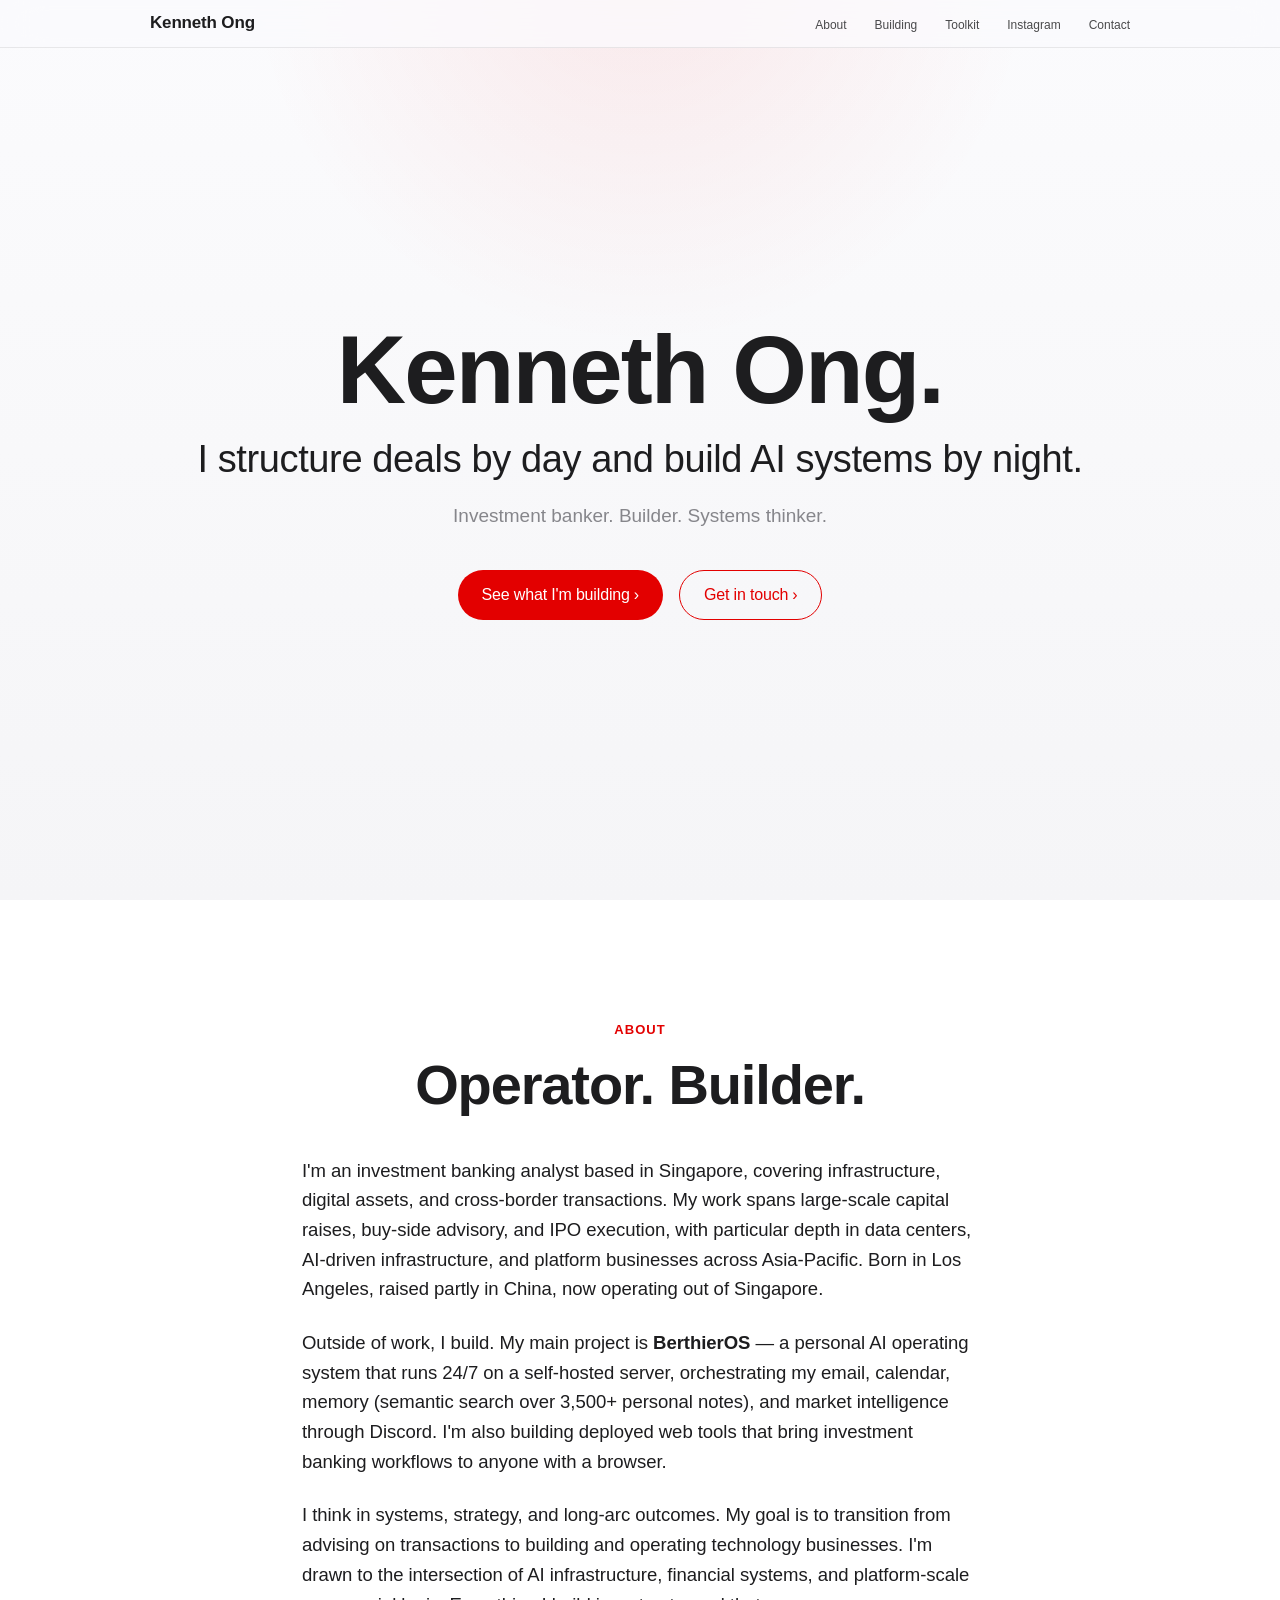
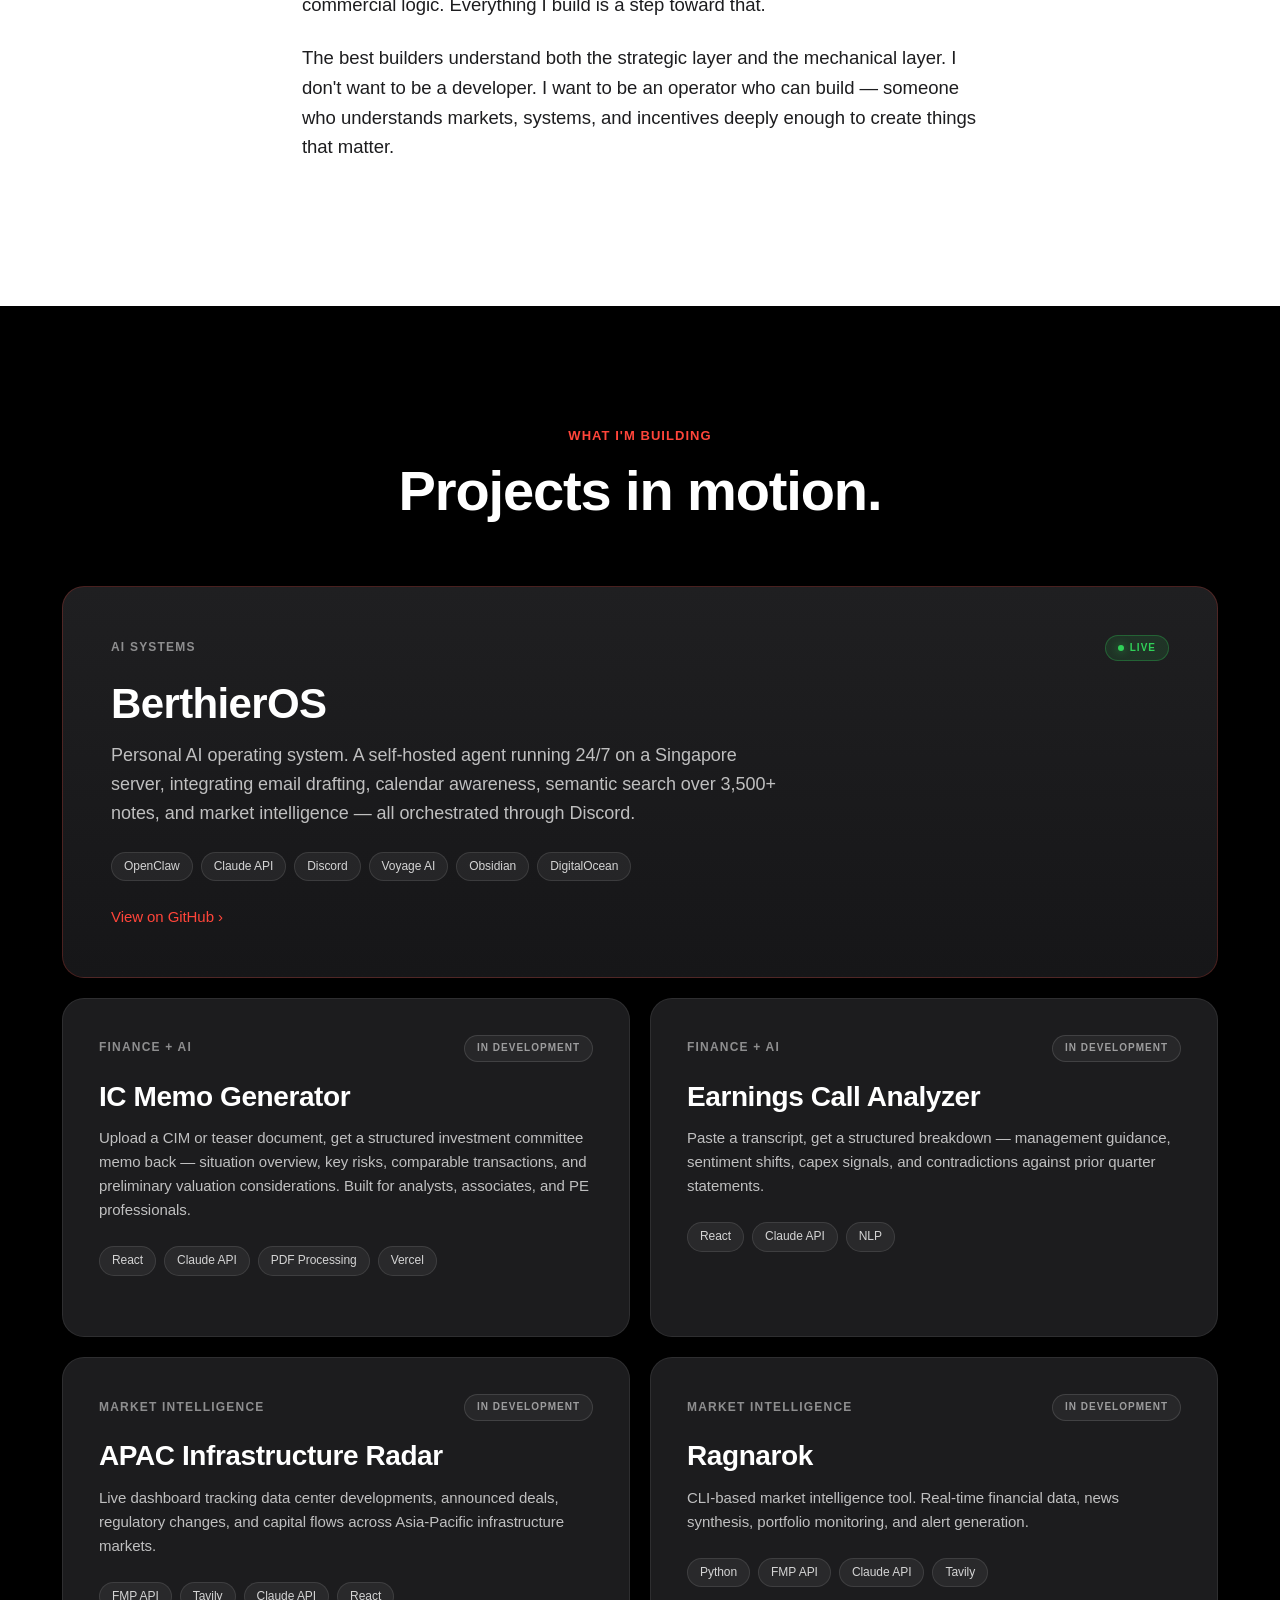
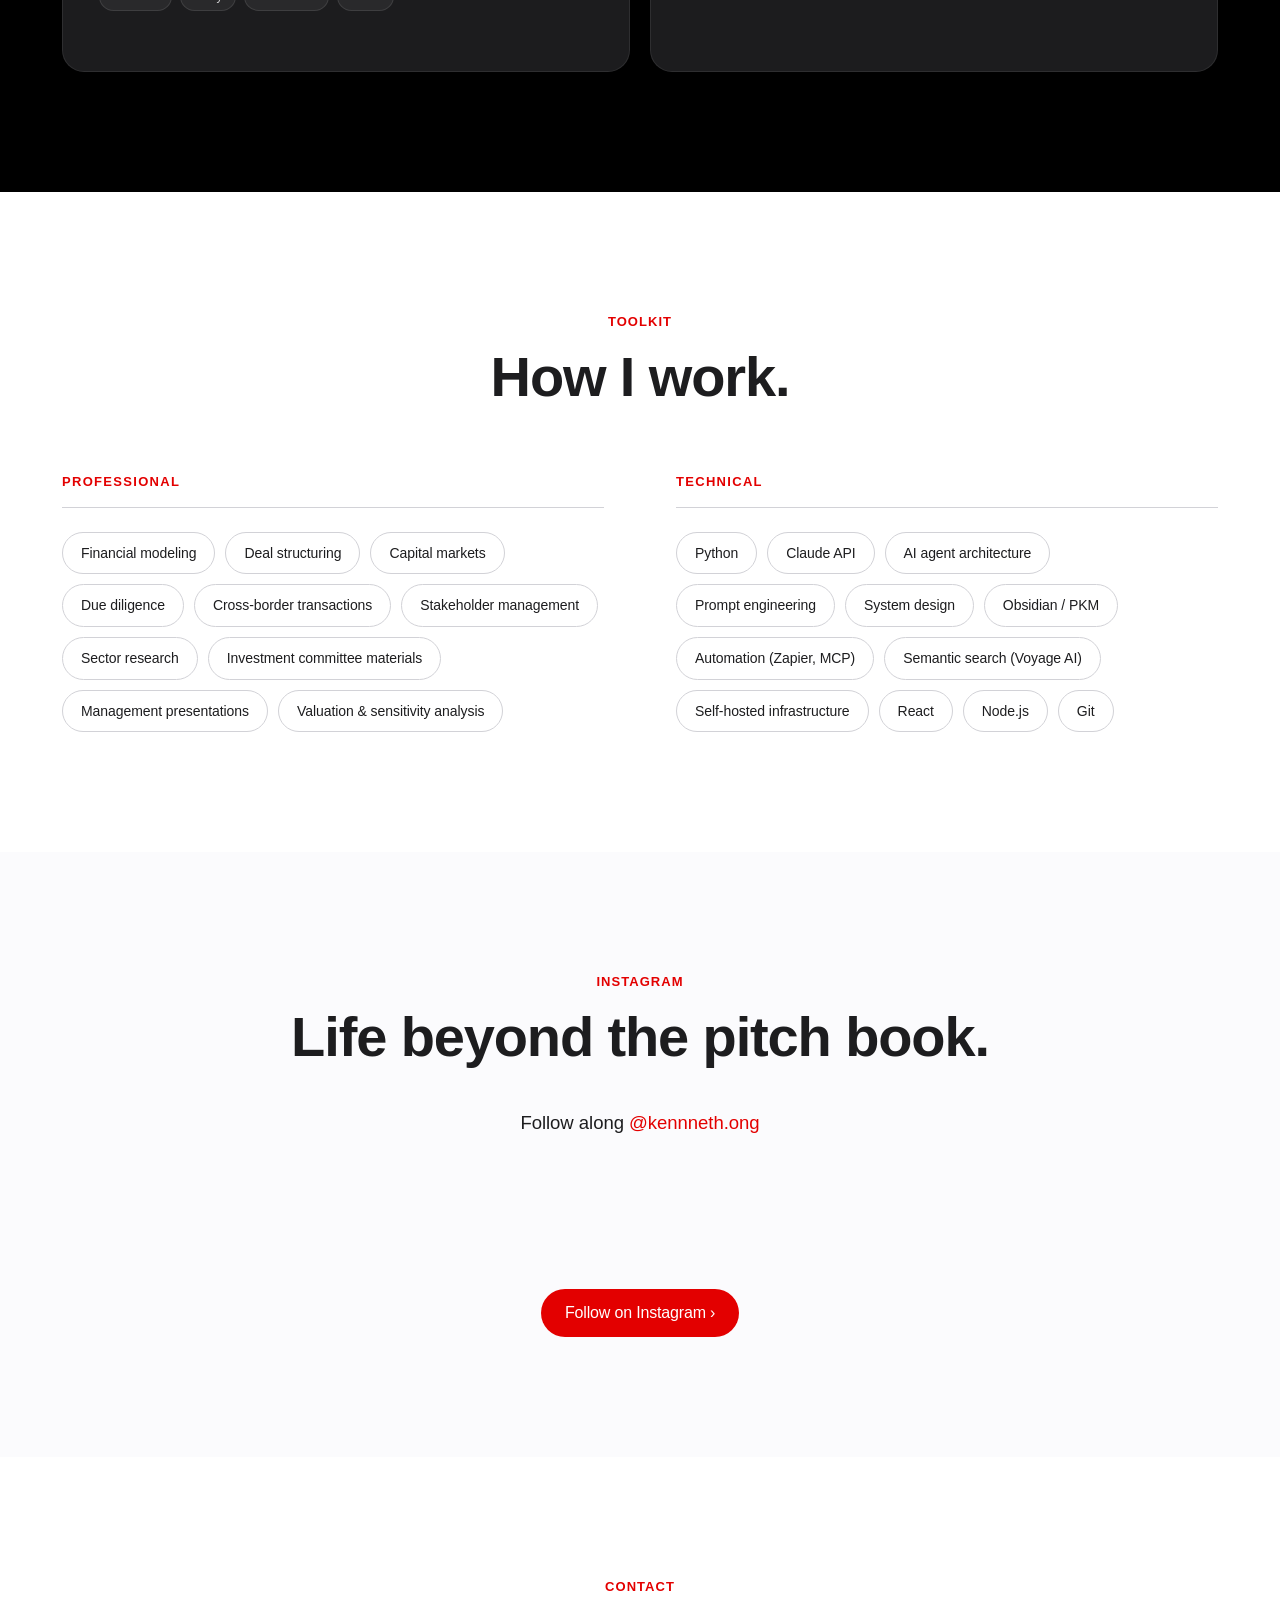
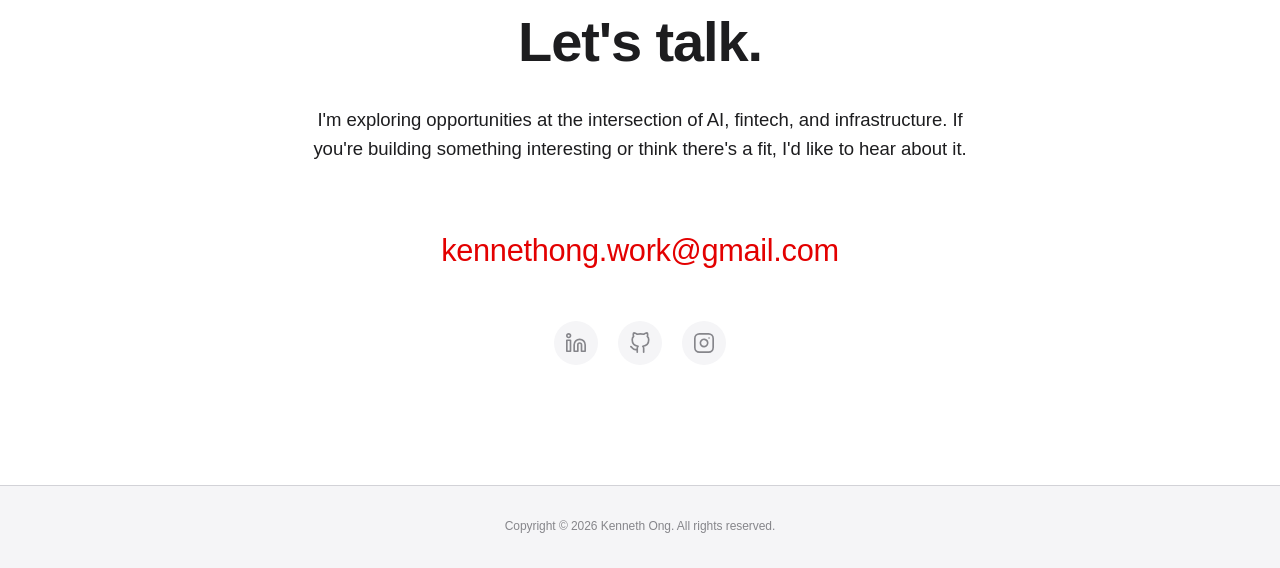
==== commit 7f8e0f3b: "Rebuild site with Kenneth's real identity and projects Replace all placeholder content with Kenneth " ====
--- a/index.html
+++ b/index.html
@@ -3,17 +3,25 @@
 <head>
   <meta charset="UTF-8">
   <meta name="viewport" content="width=device-width, initial-scale=1.0">
-  <title>Your Name</title>
+  <title>Kenneth Ong</title>
+  <meta name="description" content="Investment banking analyst and AI builder based in Singapore.">
+  <meta property="og:title" content="Kenneth Ong">
+  <meta property="og:description" content="Investment banking analyst and AI builder based in Singapore.">
+  <meta property="og:type" content="website">
+  <meta name="twitter:card" content="summary">
+  <meta name="twitter:title" content="Kenneth Ong">
+  <meta name="twitter:description" content="Investment banking analyst and AI builder based in Singapore.">
+  <link rel="icon" type="image/svg+xml" href="data:image/svg+xml;utf8,<svg xmlns='http://www.w3.org/2000/svg' viewBox='0 0 100 100'><rect width='100' height='100' rx='20' fill='%23000000'/><text x='50' y='68' font-family='Helvetica, Arial, sans-serif' font-size='44' font-weight='700' fill='%23ffffff' text-anchor='middle'>KO</text></svg>">
   <link rel="stylesheet" href="styles.css">
 </head>
 <body>
   <nav class="nav">
     <div class="nav-container">
-      <a href="#" class="nav-logo">Your Name</a>
+      <a href="#" class="nav-logo">Kenneth Ong</a>
       <ul class="nav-links">
         <li><a href="#about">About</a></li>
-        <li><a href="#projects">Work</a></li>
-        <li><a href="#skills">Skills</a></li>
+        <li><a href="#building">Building</a></li>
+        <li><a href="#toolkit">Toolkit</a></li>
         <li><a href="#instagram">Instagram</a></li>
         <li><a href="#contact">Contact</a></li>
       </ul>
@@ -26,11 +34,11 @@
 
   <section class="hero">
     <div class="hero-content">
-      <h1 class="hero-name">Your Name.</h1>
-      <h2 class="hero-tagline">Crafting thoughtful digital experiences.</h2>
-      <p class="hero-sub">Developer. Designer. Storyteller.</p>
+      <h1 class="hero-name">Kenneth Ong.</h1>
+      <h2 class="hero-tagline">I structure deals by day and build AI systems by night.</h2>
+      <p class="hero-sub">Investment banker. Builder. Systems thinker.</p>
       <div class="hero-actions">
-        <a href="#projects" class="btn btn-primary">See my work <span aria-hidden="true">›</span></a>
+        <a href="#building" class="btn btn-primary">See what I'm building <span aria-hidden="true">›</span></a>
         <a href="#contact" class="btn btn-secondary">Get in touch <span aria-hidden="true">›</span></a>
       </div>
     </div>
@@ -39,124 +47,188 @@
   <section id="about" class="section section-light">
     <div class="container-narrow">
       <p class="eyebrow">About</p>
-      <h2 class="headline">A little about me.</h2>
-      <p class="lead">
-        I'm a passionate developer who loves turning ideas into reality through clean,
-        efficient code. I care deeply about craft, details, and the tiny moments that
-        make products feel effortless.
-      </p>
-      <p class="lead">
-        When I'm not coding, you'll find me exploring the outdoors, reading, or
-        contributing to open-source projects. Every project is an opportunity to learn
-        something new and push the boundaries of what's possible.
-      </p>
-    </div>
-  </section>
-
-  <section id="projects" class="section section-dark">
-    <div class="container">
-      <p class="eyebrow eyebrow-light">Work</p>
-      <h2 class="headline headline-light">Selected projects.</h2>
-    </div>
-
-    <div class="project-showcase">
-      <div class="project-panel">
-        <div class="container-narrow">
-          <p class="project-category">Productivity</p>
-          <h3 class="project-headline">Habit Tracker</h3>
-          <p class="project-description">
-            A web application that helps users build positive routines through
-            beautiful visualizations and gentle nudges.
-          </p>
-          <div class="project-meta">
+      <h2 class="headline">Operator. Builder.</h2>
+      <p class="lead">
+        I'm an investment banking analyst based in Singapore, covering infrastructure,
+        digital assets, and cross-border transactions. My work spans large-scale capital
+        raises, buy-side advisory, and IPO execution, with particular depth in data
+        centers, AI-driven infrastructure, and platform businesses across Asia-Pacific.
+        Born in Los Angeles, raised partly in China, now operating out of Singapore.
+      </p>
+      <p class="lead">
+        Outside of work, I build. My main project is <strong>BerthierOS</strong> &mdash;
+        a personal AI operating system that runs 24/7 on a self-hosted server, orchestrating
+        my email, calendar, memory (semantic search over 3,500+ personal notes), and market
+        intelligence through Discord. I'm also building deployed web tools that bring
+        investment banking workflows to anyone with a browser.
+      </p>
+      <p class="lead">
+        I think in systems, strategy, and long-arc outcomes. My goal is to transition from
+        advising on transactions to building and operating technology businesses. I'm drawn
+        to the intersection of AI infrastructure, financial systems, and platform-scale
+        commercial logic. Everything I build is a step toward that.
+      </p>
+      <p class="lead">
+        The best builders understand both the strategic layer and the mechanical layer.
+        I don't want to be a developer. I want to be an operator who can build &mdash;
+        someone who understands markets, systems, and incentives deeply enough to create
+        things that matter.
+      </p>
+    </div>
+  </section>
+
+  <section id="building" class="section section-dark">
+    <div class="container">
+      <p class="eyebrow eyebrow-light">What I'm Building</p>
+      <h2 class="headline headline-light">Projects in motion.</h2>
+
+      <div class="building-grid">
+        <article class="building-card building-card--featured">
+          <div class="card-header">
+            <p class="card-category">AI Systems</p>
+            <span class="status-badge status-badge--live">Live</span>
+          </div>
+          <h3 class="card-title">BerthierOS</h3>
+          <p class="card-description">
+            Personal AI operating system. A self-hosted agent running 24/7 on a Singapore
+            server, integrating email drafting, calendar awareness, semantic search over
+            3,500+ notes, and market intelligence &mdash; all orchestrated through Discord.
+          </p>
+          <div class="card-tech">
+            <span>OpenClaw</span>
+            <span>Claude API</span>
+            <span>Discord</span>
+            <span>Voyage AI</span>
+            <span>Obsidian</span>
+            <span>DigitalOcean</span>
+          </div>
+          <div class="card-footer">
+            <a href="https://github.com/kennnethong/berthieros-vault-1" target="_blank" rel="noopener noreferrer">View on GitHub <span aria-hidden="true">›</span></a>
+          </div>
+        </article>
+
+        <article class="building-card building-card--muted">
+          <div class="card-header">
+            <p class="card-category">Finance + AI</p>
+            <span class="status-badge status-badge--dev">In Development</span>
+          </div>
+          <h3 class="card-title">IC Memo Generator</h3>
+          <p class="card-description">
+            Upload a CIM or teaser document, get a structured investment committee memo
+            back &mdash; situation overview, key risks, comparable transactions, and
+            preliminary valuation considerations. Built for analysts, associates, and
+            PE professionals.
+          </p>
+          <div class="card-tech">
             <span>React</span>
-            <span>·</span>
-            <span>Node.js</span>
-            <span>·</span>
-            <span>MongoDB</span>
-          </div>
-          <div class="project-links">
-            <a href="#">Live demo ›</a>
-            <a href="#">Source ›</a>
+            <span>Claude API</span>
+            <span>PDF Processing</span>
+            <span>Vercel</span>
+          </div>
+        </article>
+
+        <article class="building-card building-card--muted">
+          <div class="card-header">
+            <p class="card-category">Finance + AI</p>
+            <span class="status-badge status-badge--dev">In Development</span>
+          </div>
+          <h3 class="card-title">Earnings Call Analyzer</h3>
+          <p class="card-description">
+            Paste a transcript, get a structured breakdown &mdash; management guidance,
+            sentiment shifts, capex signals, and contradictions against prior quarter
+            statements.
+          </p>
+          <div class="card-tech">
+            <span>React</span>
+            <span>Claude API</span>
+            <span>NLP</span>
+          </div>
+        </article>
+
+        <article class="building-card building-card--muted">
+          <div class="card-header">
+            <p class="card-category">Market Intelligence</p>
+            <span class="status-badge status-badge--dev">In Development</span>
+          </div>
+          <h3 class="card-title">APAC Infrastructure Radar</h3>
+          <p class="card-description">
+            Live dashboard tracking data center developments, announced deals, regulatory
+            changes, and capital flows across Asia-Pacific infrastructure markets.
+          </p>
+          <div class="card-tech">
+            <span>FMP API</span>
+            <span>Tavily</span>
+            <span>Claude API</span>
+            <span>React</span>
+          </div>
+        </article>
+
+        <article class="building-card building-card--muted">
+          <div class="card-header">
+            <p class="card-category">Market Intelligence</p>
+            <span class="status-badge status-badge--dev">In Development</span>
+          </div>
+          <h3 class="card-title">Ragnarok</h3>
+          <p class="card-description">
+            CLI-based market intelligence tool. Real-time financial data, news synthesis,
+            portfolio monitoring, and alert generation.
+          </p>
+          <div class="card-tech">
+            <span>Python</span>
+            <span>FMP API</span>
+            <span>Claude API</span>
+            <span>Tavily</span>
+          </div>
+        </article>
+      </div>
+    </div>
+  </section>
+
+  <section id="toolkit" class="section section-light">
+    <div class="container">
+      <p class="eyebrow">Toolkit</p>
+      <h2 class="headline">How I work.</h2>
+      <div class="toolkit-columns">
+        <div class="toolkit-block">
+          <h3>Professional</h3>
+          <div class="toolkit-tags">
+            <span class="toolkit-tag">Financial modeling</span>
+            <span class="toolkit-tag">Deal structuring</span>
+            <span class="toolkit-tag">Capital markets</span>
+            <span class="toolkit-tag">Due diligence</span>
+            <span class="toolkit-tag">Cross-border transactions</span>
+            <span class="toolkit-tag">Stakeholder management</span>
+            <span class="toolkit-tag">Sector research</span>
+            <span class="toolkit-tag">Investment committee materials</span>
+            <span class="toolkit-tag">Management presentations</span>
+            <span class="toolkit-tag">Valuation &amp; sensitivity analysis</span>
           </div>
         </div>
-      </div>
-
-      <div class="project-panel project-panel-blue">
-        <div class="container-narrow">
-          <p class="project-category">Commerce</p>
-          <h3 class="project-headline">Shop Platform</h3>
-          <p class="project-description">
-            An e-commerce platform with real-time inventory management
-            and a seamless checkout experience.
-          </p>
-          <div class="project-meta">
-            <span>TypeScript</span>
-            <span>·</span>
-            <span>Next.js</span>
-            <span>·</span>
-            <span>PostgreSQL</span>
-          </div>
-          <div class="project-links">
-            <a href="#">Live demo ›</a>
-            <a href="#">Source ›</a>
+        <div class="toolkit-block">
+          <h3>Technical</h3>
+          <div class="toolkit-tags">
+            <span class="toolkit-tag">Python</span>
+            <span class="toolkit-tag">Claude API</span>
+            <span class="toolkit-tag">AI agent architecture</span>
+            <span class="toolkit-tag">Prompt engineering</span>
+            <span class="toolkit-tag">System design</span>
+            <span class="toolkit-tag">Obsidian / PKM</span>
+            <span class="toolkit-tag">Automation (Zapier, MCP)</span>
+            <span class="toolkit-tag">Semantic search (Voyage AI)</span>
+            <span class="toolkit-tag">Self-hosted infrastructure</span>
+            <span class="toolkit-tag">React</span>
+            <span class="toolkit-tag">Node.js</span>
+            <span class="toolkit-tag">Git</span>
           </div>
         </div>
       </div>
-
-      <div class="project-panel project-panel-light">
-        <div class="container-narrow">
-          <p class="project-category">Collaboration</p>
-          <h3 class="project-headline">Team Canvas</h3>
-          <p class="project-description">
-            A collaborative tool for remote teams to brainstorm,
-            plan, and execute projects together in real-time.
-          </p>
-          <div class="project-meta">
-            <span>Python</span>
-            <span>·</span>
-            <span>Django</span>
-            <span>·</span>
-            <span>WebSockets</span>
-          </div>
-          <div class="project-links">
-            <a href="#">Live demo ›</a>
-            <a href="#">Source ›</a>
-          </div>
-        </div>
-      </div>
-    </div>
-  </section>
-
-  <section id="skills" class="section section-light">
-    <div class="container">
-      <p class="eyebrow">Capabilities</p>
-      <h2 class="headline">What I bring to the table.</h2>
-      <div class="skills-grid">
-        <div class="skill-card">
-          <h3>Languages</h3>
-          <p>JavaScript, TypeScript, Python, SQL, HTML & CSS</p>
-        </div>
-        <div class="skill-card">
-          <h3>Frameworks</h3>
-          <p>React, Next.js, Node.js, Django, Tailwind CSS</p>
-        </div>
-        <div class="skill-card">
-          <h3>Tools</h3>
-          <p>Git, Docker, AWS, GCP, CI/CD Pipelines</p>
-        </div>
-        <div class="skill-card">
-          <h3>Practice</h3>
-          <p>REST & GraphQL, Responsive design, Agile workflows</p>
-        </div>
-      </div>
     </div>
   </section>
 
   <section id="instagram" class="section section-off">
     <div class="container">
       <p class="eyebrow">Instagram</p>
-      <h2 class="headline">Life through my lens.</h2>
+      <h2 class="headline">Life beyond the pitch book.</h2>
       <p class="lead lead-center">Follow along <a href="https://www.instagram.com/kennneth.ong/" target="_blank" rel="noopener noreferrer" class="inline-link">@kennneth.ong</a></p>
       <div class="instagram-grid">
         <blockquote class="instagram-media" data-instgrm-permalink="https://www.instagram.com/p/DWLlogSFNjj/" data-instgrm-version="14"></blockquote>
@@ -178,35 +250,34 @@
   <section id="contact" class="section section-light contact">
     <div class="container-narrow">
       <p class="eyebrow">Contact</p>
-      <h2 class="headline">Let's build something together.</h2>
+      <h2 class="headline">Let's talk.</h2>
       <p class="lead lead-center">
-        I'm currently open to new opportunities and collaborations.
-        Whether you have a question, a project in mind, or just want to say hi &mdash; I'd love to hear from you.
-      </p>
-      <div class="center-cta">
-        <a href="mailto:your.email@example.com" class="btn btn-primary">Say hello <span aria-hidden="true">›</span></a>
-      </div>
+        I'm exploring opportunities at the intersection of AI, fintech, and infrastructure.
+        If you're building something interesting or think there's a fit, I'd like to hear
+        about it.
+      </p>
+      <a href="mailto:kennethong.work@gmail.com" class="email-link">kennethong.work@gmail.com</a>
       <div class="social-links">
-        <a href="https://www.linkedin.com/in/kenneth4ong/" target="_blank" rel="noopener noreferrer" aria-label="LinkedIn">
+        <a href="https://www.linkedin.com/in/kennnethong/" target="_blank" rel="noopener noreferrer" aria-label="LinkedIn">
           <svg xmlns="http://www.w3.org/2000/svg" width="22" height="22" viewBox="0 0 24 24" fill="none" stroke="currentColor" stroke-width="1.8" stroke-linecap="round" stroke-linejoin="round"><path d="M16 8a6 6 0 0 1 6 6v7h-4v-7a2 2 0 0 0-2-2 2 2 0 0 0-2 2v7h-4v-7a6 6 0 0 1 6-6z"></path><rect x="2" y="9" width="4" height="12"></rect><circle cx="4" cy="4" r="2"></circle></svg>
+        </a>
+        <a href="https://github.com/kennnethong" target="_blank" rel="noopener noreferrer" aria-label="GitHub">
+          <svg xmlns="http://www.w3.org/2000/svg" width="22" height="22" viewBox="0 0 24 24" fill="none" stroke="currentColor" stroke-width="1.8" stroke-linecap="round" stroke-linejoin="round"><path d="M9 19c-5 1.5-5-2.5-7-3m14 6v-3.87a3.37 3.37 0 0 0-.94-2.61c3.14-.35 6.44-1.54 6.44-7A5.44 5.44 0 0 0 20 4.77 5.07 5.07 0 0 0 19.91 1S18.73.65 16 2.48a13.38 13.38 0 0 0-7 0C6.27.65 5.09 1 5.09 1A5.07 5.07 0 0 0 5 4.77a5.44 5.44 0 0 0-1.5 3.78c0 5.42 3.3 6.61 6.44 7A3.37 3.37 0 0 0 9 18.13V22"></path></svg>
         </a>
         <a href="https://www.instagram.com/kennneth.ong/" target="_blank" rel="noopener noreferrer" aria-label="Instagram">
           <svg xmlns="http://www.w3.org/2000/svg" width="22" height="22" viewBox="0 0 24 24" fill="none" stroke="currentColor" stroke-width="1.8" stroke-linecap="round" stroke-linejoin="round"><rect x="2" y="2" width="20" height="20" rx="5" ry="5"></rect><path d="M16 11.37A4 4 0 1 1 12.63 8 4 4 0 0 1 16 11.37z"></path><line x1="17.5" y1="6.5" x2="17.51" y2="6.5"></line></svg>
         </a>
-        <a href="https://github.com/kennnethong" target="_blank" rel="noopener noreferrer" aria-label="GitHub">
-          <svg xmlns="http://www.w3.org/2000/svg" width="22" height="22" viewBox="0 0 24 24" fill="none" stroke="currentColor" stroke-width="1.8" stroke-linecap="round" stroke-linejoin="round"><path d="M9 19c-5 1.5-5-2.5-7-3m14 6v-3.87a3.37 3.37 0 0 0-.94-2.61c3.14-.35 6.44-1.54 6.44-7A5.44 5.44 0 0 0 20 4.77 5.07 5.07 0 0 0 19.91 1S18.73.65 16 2.48a13.38 13.38 0 0 0-7 0C6.27.65 5.09 1 5.09 1A5.07 5.07 0 0 0 5 4.77a5.44 5.44 0 0 0-1.5 3.78c0 5.42 3.3 6.61 6.44 7A3.37 3.37 0 0 0 9 18.13V22"></path></svg>
-        </a>
       </div>
     </div>
   </section>
 
   <footer class="footer">
     <div class="container">
-      <p>Copyright &copy; 2026 Your Name. All rights reserved.</p>
+      <p>Copyright &copy; 2026 Kenneth Ong. All rights reserved.</p>
     </div>
   </footer>
 
   <script src="script.js"></script>
   <script async src="//www.instagram.com/embed.js"></script>
 </body>
-</html>+</html>
--- a/styles.css
+++ b/styles.css
@@ -15,9 +15,9 @@
   --color-border: #d2d2d7;
   --color-dark: #1d1d1f;
   --color-near-black: #000000;
-  --color-blue: #0071e3;
-  --color-blue-hover: #0077ed;
-  --color-blue-light: #2997ff;
+  --color-blue: #e30000;
+  --color-blue-hover: #ff1a1a;
+  --color-blue-light: #ff453a;
   --font-sans: -apple-system, BlinkMacSystemFont, 'SF Pro Display', 'SF Pro Text', 'Helvetica Neue', Helvetica, Arial, sans-serif;
   --max-width: 1200px;
   --narrow-width: 720px;
@@ -53,6 +53,11 @@
 
 ul {
   list-style: none;
+}
+
+strong {
+  font-weight: 600;
+  color: var(--color-dark);
 }
 
 /* ===== Navigation ===== */
@@ -80,8 +85,8 @@
 }
 
 .nav-logo {
-  font-size: 18px;
-  font-weight: 500;
+  font-size: 17px;
+  font-weight: 600;
   color: var(--color-dark);
   letter-spacing: -0.01em;
 }
@@ -149,36 +154,36 @@
   transform: translateX(-50%);
   width: 800px;
   height: 800px;
-  background: radial-gradient(circle, rgba(0, 113, 227, 0.08) 0%, transparent 70%);
+  background: radial-gradient(circle, rgba(227, 0, 0, 0.08) 0%, transparent 70%);
   pointer-events: none;
 }
 
 .hero-content {
   position: relative;
   z-index: 1;
-  max-width: 900px;
+  max-width: 920px;
 }
 
 .hero-name {
   font-size: clamp(48px, 8vw, 96px);
   font-weight: 700;
-  letter-spacing: -0.015em;
+  letter-spacing: -0.02em;
   line-height: 1.05;
   color: var(--color-dark);
   margin-bottom: 16px;
 }
 
 .hero-tagline {
-  font-size: clamp(24px, 3.5vw, 40px);
+  font-size: clamp(24px, 3.5vw, 38px);
   font-weight: 500;
   color: var(--color-dark);
-  letter-spacing: -0.005em;
-  line-height: 1.15;
+  letter-spacing: -0.01em;
+  line-height: 1.2;
   margin-bottom: 20px;
 }
 
 .hero-sub {
-  font-size: clamp(17px, 1.6vw, 21px);
+  font-size: clamp(16px, 1.5vw, 19px);
   color: var(--color-mid-gray);
   font-weight: 400;
   margin-bottom: 40px;
@@ -187,7 +192,7 @@
 
 .hero-actions {
   display: flex;
-  gap: 20px;
+  gap: 16px;
   justify-content: center;
   flex-wrap: wrap;
 }
@@ -199,7 +204,7 @@
   gap: 4px;
   padding: 12px 24px;
   border-radius: 980px;
-  font-size: 17px;
+  font-size: 16px;
   font-weight: 400;
   letter-spacing: -0.01em;
   transition: all var(--transition);
@@ -251,7 +256,6 @@
 .section-dark {
   background: var(--color-near-black);
   color: var(--color-white);
-  padding: 120px 0 0;
 }
 
 .container {
@@ -268,11 +272,11 @@
 }
 
 .eyebrow {
-  font-size: 14px;
+  font-size: 13px;
   font-weight: 600;
   color: var(--color-blue);
   text-transform: uppercase;
-  letter-spacing: 0.05em;
+  letter-spacing: 0.08em;
   margin-bottom: 16px;
   text-align: center;
 }
@@ -282,12 +286,12 @@
 }
 
 .headline {
-  font-size: clamp(40px, 5vw, 64px);
+  font-size: clamp(36px, 4.5vw, 56px);
   font-weight: 700;
-  letter-spacing: -0.015em;
+  letter-spacing: -0.02em;
   line-height: 1.08;
   color: var(--color-dark);
-  margin-bottom: 32px;
+  margin-bottom: 40px;
   text-align: center;
 }
 
@@ -296,20 +300,21 @@
 }
 
 .lead {
-  font-size: clamp(19px, 1.6vw, 22px);
-  color: var(--color-dark);
-  line-height: 1.5;
+  font-size: clamp(17px, 1.45vw, 20px);
+  color: var(--color-dark);
+  line-height: 1.6;
   font-weight: 400;
-  letter-spacing: -0.005em;
-  margin-bottom: 20px;
+  letter-spacing: -0.003em;
+  margin-bottom: 24px;
+  text-align: left;
 }
 
 .container-narrow .lead {
-  text-align: center;
+  text-align: left;
 }
 
 .lead-center {
-  text-align: center;
+  text-align: center !important;
 }
 
 .inline-link {
@@ -322,142 +327,203 @@
   margin-top: 48px;
 }
 
-/* ===== Projects ===== */
-.project-showcase {
-  margin-top: 80px;
-}
-
-.project-panel {
-  padding: 120px 22px;
-  background: #161617;
-  color: var(--color-white);
-  text-align: center;
-  border-top: 1px solid rgba(255, 255, 255, 0.08);
-}
-
-.project-panel-blue {
-  background: linear-gradient(180deg, #0071e3 0%, #004a94 100%);
-  color: var(--color-white);
-}
-
-.project-panel-light {
-  background: var(--color-light-gray);
-  color: var(--color-dark);
-}
-
-.project-category {
-  font-size: 14px;
+/* ===== Building (Projects) ===== */
+.building-grid {
+  display: grid;
+  grid-template-columns: repeat(2, minmax(0, 1fr));
+  gap: 20px;
+  margin-top: 64px;
+}
+
+.building-card {
+  background: #1c1c1e;
+  border: 1px solid rgba(255, 255, 255, 0.08);
+  border-radius: 22px;
+  padding: 36px;
+  display: flex;
+  flex-direction: column;
+  transition: all var(--transition);
+}
+
+.building-card:hover {
+  border-color: rgba(255, 255, 255, 0.18);
+  transform: translateY(-4px);
+  box-shadow: 0 24px 48px rgba(0, 0, 0, 0.35);
+}
+
+.building-card--featured {
+  grid-column: 1 / -1;
+  background: linear-gradient(180deg, #1f1f21 0%, #161618 100%);
+  padding: 48px;
+  border: 1px solid rgba(255, 69, 58, 0.22);
+}
+
+.building-card--featured:hover {
+  border-color: rgba(255, 69, 58, 0.4);
+}
+
+.building-card--muted {
+  opacity: 0.68;
+}
+
+.building-card--muted:hover {
+  opacity: 1;
+}
+
+.card-header {
+  display: flex;
+  justify-content: space-between;
+  align-items: center;
+  gap: 12px;
+  margin-bottom: 20px;
+}
+
+.card-category {
+  font-size: 12px;
   font-weight: 600;
   text-transform: uppercase;
-  letter-spacing: 0.05em;
-  opacity: 0.7;
-  margin-bottom: 16px;
-}
-
-.project-headline {
-  font-size: clamp(36px, 5vw, 56px);
+  letter-spacing: 0.1em;
+  color: rgba(255, 255, 255, 0.5);
+}
+
+.card-title {
+  font-size: 28px;
   font-weight: 700;
   letter-spacing: -0.015em;
   line-height: 1.1;
-  margin-bottom: 20px;
-}
-
-.project-description {
-  font-size: clamp(19px, 1.6vw, 22px);
+  color: var(--color-white);
+  margin-bottom: 14px;
+}
+
+.building-card--featured .card-title {
+  font-size: clamp(32px, 3.5vw, 42px);
+}
+
+.card-description {
+  font-size: 15px;
+  line-height: 1.6;
+  color: rgba(255, 255, 255, 0.72);
+  margin-bottom: 24px;
+  max-width: 100%;
+}
+
+.building-card--featured .card-description {
+  font-size: 18px;
+  max-width: 680px;
+}
+
+.card-tech {
+  display: flex;
+  flex-wrap: wrap;
+  gap: 8px;
+  margin-bottom: 24px;
+}
+
+.card-tech span {
+  padding: 5px 12px;
+  background: rgba(255, 255, 255, 0.06);
+  border: 1px solid rgba(255, 255, 255, 0.1);
+  border-radius: 980px;
+  font-size: 12px;
   font-weight: 400;
-  line-height: 1.5;
-  margin-bottom: 28px;
-  opacity: 0.92;
-  max-width: 600px;
-  margin-left: auto;
-  margin-right: auto;
-}
-
-.project-meta {
-  display: flex;
-  gap: 8px;
-  justify-content: center;
+  color: rgba(255, 255, 255, 0.8);
+  white-space: nowrap;
+}
+
+.card-footer {
+  margin-top: auto;
+}
+
+.card-footer a {
+  color: var(--color-blue-light);
   font-size: 15px;
-  opacity: 0.7;
-  margin-bottom: 32px;
+  font-weight: 500;
+  letter-spacing: -0.005em;
+}
+
+.card-footer a:hover {
+  color: #ff6961;
+  text-decoration: none;
+}
+
+/* ===== Status Badges ===== */
+.status-badge {
+  padding: 5px 12px;
+  border-radius: 980px;
+  font-size: 10px;
+  font-weight: 600;
+  text-transform: uppercase;
+  letter-spacing: 0.1em;
+  white-space: nowrap;
+  display: inline-flex;
+  align-items: center;
+  gap: 6px;
+}
+
+.status-badge--live {
+  background: rgba(48, 209, 88, 0.12);
+  color: #30d158;
+  border: 1px solid rgba(48, 209, 88, 0.3);
+}
+
+.status-badge--live::before {
+  content: '';
+  width: 6px;
+  height: 6px;
+  border-radius: 50%;
+  background: #30d158;
+  box-shadow: 0 0 8px rgba(48, 209, 88, 0.6);
+}
+
+.status-badge--dev {
+  background: rgba(255, 255, 255, 0.05);
+  color: rgba(255, 255, 255, 0.55);
+  border: 1px solid rgba(255, 255, 255, 0.12);
+}
+
+/* ===== Toolkit ===== */
+.toolkit-columns {
+  display: grid;
+  grid-template-columns: 1fr 1fr;
+  gap: 72px;
+  margin-top: 64px;
+  align-items: start;
+}
+
+.toolkit-block h3 {
+  font-size: 13px;
+  font-weight: 600;
+  text-transform: uppercase;
+  letter-spacing: 0.1em;
+  color: var(--color-blue);
+  margin-bottom: 24px;
+  padding-bottom: 16px;
+  border-bottom: 1px solid var(--color-border);
+}
+
+.toolkit-tags {
+  display: flex;
   flex-wrap: wrap;
-}
-
-.project-panel .project-links,
-.project-panel-blue .project-links {
-  display: flex;
-  gap: 32px;
-  justify-content: center;
-}
-
-.project-panel-light .project-links {
-  display: flex;
-  gap: 32px;
-  justify-content: center;
-}
-
-.project-panel .project-links a {
-  color: var(--color-blue-light);
-  font-size: 18px;
+  gap: 10px;
+}
+
+.toolkit-tag {
+  padding: 10px 18px;
+  border: 1px solid var(--color-border);
+  border-radius: 980px;
+  font-size: 14px;
   font-weight: 400;
-}
-
-.project-panel-blue .project-links a {
-  color: var(--color-white);
-  font-size: 18px;
-  font-weight: 400;
-}
-
-.project-panel-light .project-links a {
+  color: var(--color-dark);
+  background: var(--color-white);
+  transition: all var(--transition);
+  cursor: default;
+  letter-spacing: -0.005em;
+}
+
+.toolkit-tag:hover {
+  border-color: var(--color-blue);
   color: var(--color-blue);
-  font-size: 18px;
-  font-weight: 400;
-}
-
-.project-panel .project-links a:hover,
-.project-panel-blue .project-links a:hover,
-.project-panel-light .project-links a:hover {
-  text-decoration: underline;
-}
-
-/* ===== Skills ===== */
-.skills-grid {
-  display: grid;
-  grid-template-columns: repeat(4, 1fr);
-  gap: 20px;
-  margin-top: 64px;
-}
-
-.skill-card {
-  background: var(--color-light-gray);
-  padding: 40px 32px;
-  border-radius: 22px;
-  text-align: left;
-  transition: all var(--transition);
-  min-height: 200px;
-  display: flex;
-  flex-direction: column;
-  justify-content: space-between;
-}
-
-.skill-card:hover {
-  transform: translateY(-6px);
-  box-shadow: 0 20px 40px rgba(0, 0, 0, 0.08);
-}
-
-.skill-card h3 {
-  font-size: 24px;
-  font-weight: 600;
-  letter-spacing: -0.01em;
-  margin-bottom: 12px;
-  color: var(--color-dark);
-}
-
-.skill-card p {
-  font-size: 17px;
-  color: var(--color-mid-gray);
-  line-height: 1.5;
-  font-weight: 400;
+  transform: translateY(-1px);
 }
 
 /* ===== Instagram ===== */
@@ -478,16 +544,32 @@
 }
 
 /* ===== Contact ===== */
-.contact .center-cta {
-  margin-top: 40px;
-  margin-bottom: 48px;
+.contact .headline {
+  margin-bottom: 32px;
+}
+
+.email-link {
+  display: inline-block;
+  font-size: clamp(22px, 2.4vw, 32px);
+  font-weight: 500;
+  color: var(--color-blue);
+  margin: 40px 0 16px;
+  letter-spacing: -0.01em;
+  transition: all var(--transition);
+  word-break: break-word;
+}
+
+.email-link:hover {
+  color: var(--color-blue-hover);
+  text-decoration: none;
+  transform: translateY(-1px);
 }
 
 .social-links {
   display: flex;
   justify-content: center;
-  gap: 24px;
-  margin-top: 24px;
+  gap: 20px;
+  margin-top: 32px;
 }
 
 .social-links a {
@@ -536,8 +618,17 @@
 
 /* ===== Responsive ===== */
 @media (max-width: 900px) {
-  .skills-grid {
-    grid-template-columns: repeat(2, 1fr);
+  .building-grid {
+    grid-template-columns: 1fr;
+  }
+
+  .building-card--featured {
+    padding: 36px;
+  }
+
+  .toolkit-columns {
+    grid-template-columns: 1fr;
+    gap: 48px;
   }
 
   .instagram-grid {
@@ -546,14 +637,6 @@
   }
 
   .section {
-    padding: 80px 22px;
-  }
-
-  .section-dark {
-    padding: 80px 0 0;
-  }
-
-  .project-panel {
     padding: 80px 22px;
   }
 }
@@ -604,17 +687,33 @@
     flex-direction: column;
     align-items: center;
     gap: 12px;
+    width: 100%;
   }
 
   .btn {
     width: 100%;
-    max-width: 300px;
+    max-width: 320px;
     justify-content: center;
   }
 
-  .skills-grid {
-    grid-template-columns: 1fr;
-    gap: 16px;
+  .building-card {
+    padding: 28px;
+  }
+
+  .building-card--featured {
+    padding: 32px;
+  }
+
+  .card-title {
+    font-size: 24px;
+  }
+
+  .building-card--featured .card-title {
+    font-size: 28px;
+  }
+
+  .card-header {
+    flex-wrap: wrap;
   }
 
   .instagram-grid {
@@ -626,17 +725,11 @@
     padding: 64px 22px;
   }
 
-  .section-dark {
-    padding: 64px 0 0;
-  }
-
-  .project-panel {
-    padding: 64px 22px;
-  }
-
-  .project-links {
-    flex-direction: column;
-    gap: 12px !important;
-    align-items: center;
-  }
-}+  .toolkit-columns {
+    gap: 40px;
+  }
+
+  .email-link {
+    font-size: 20px;
+  }
+}
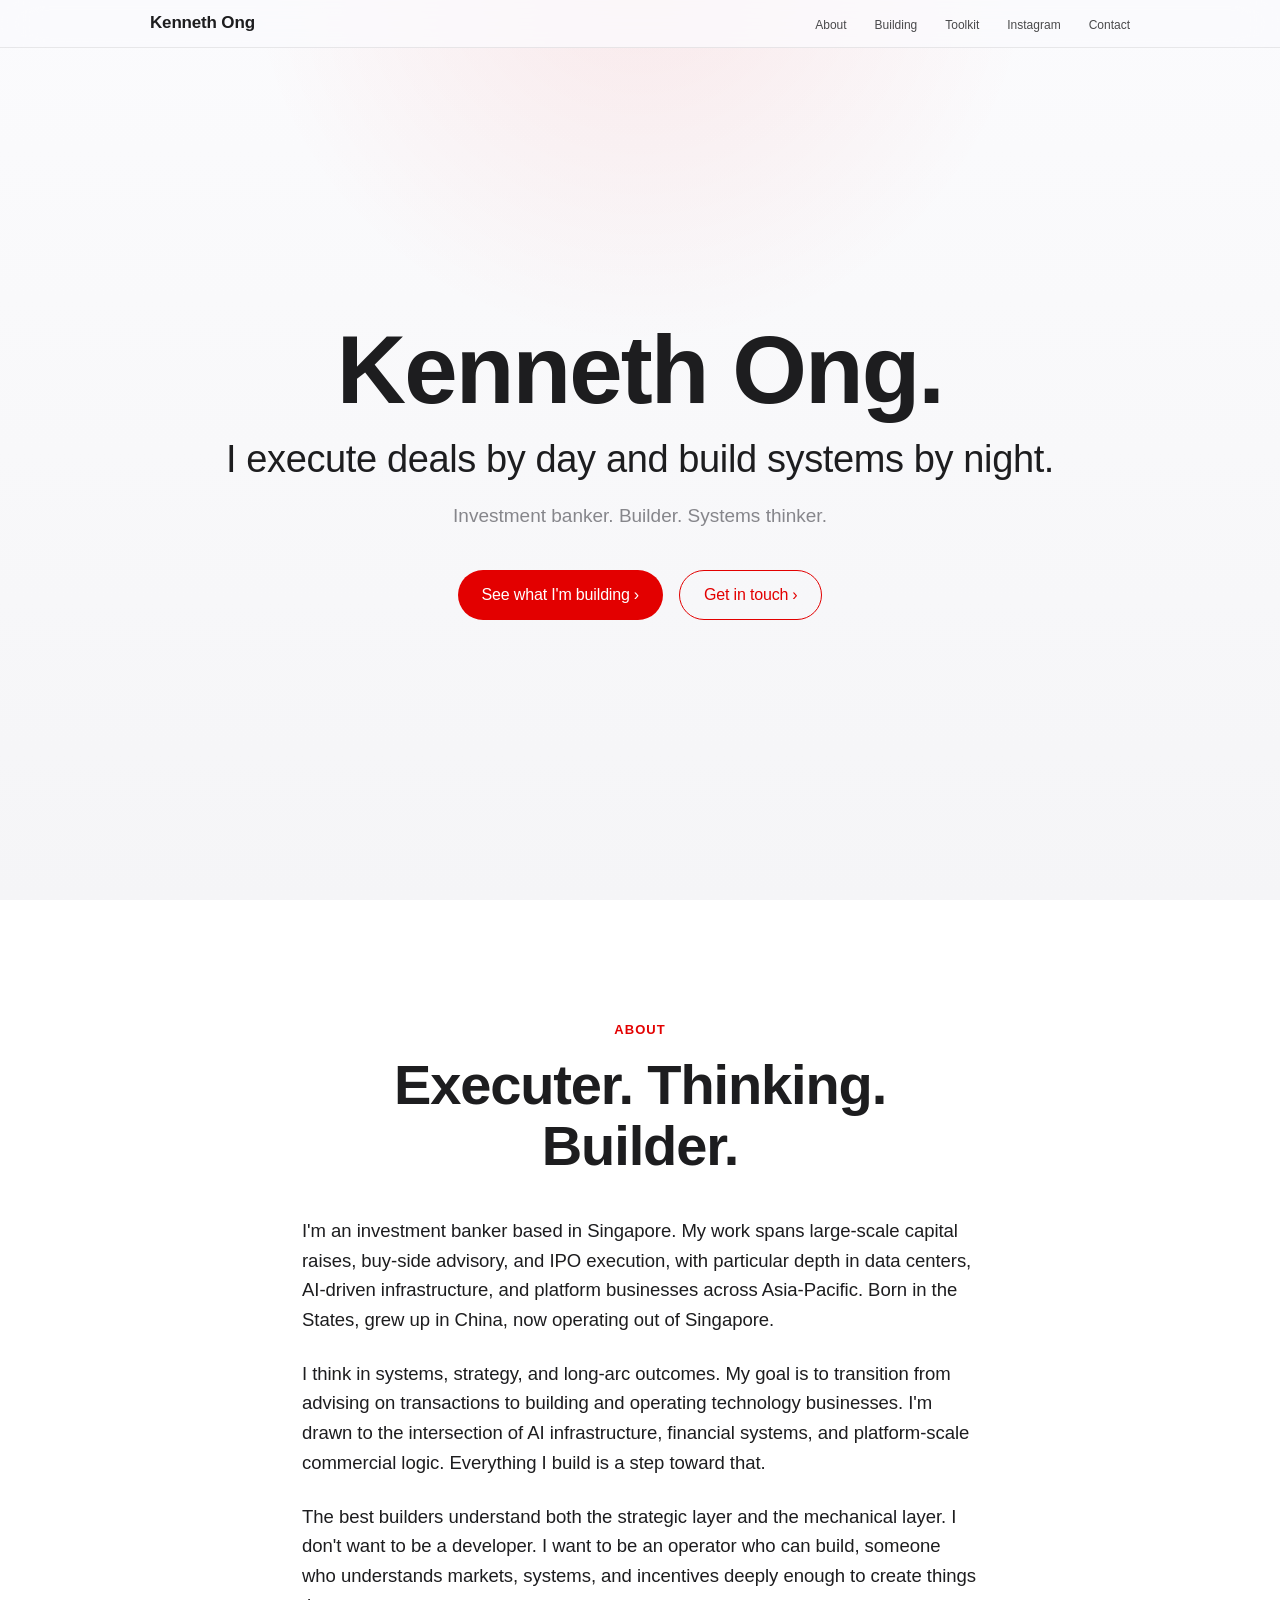
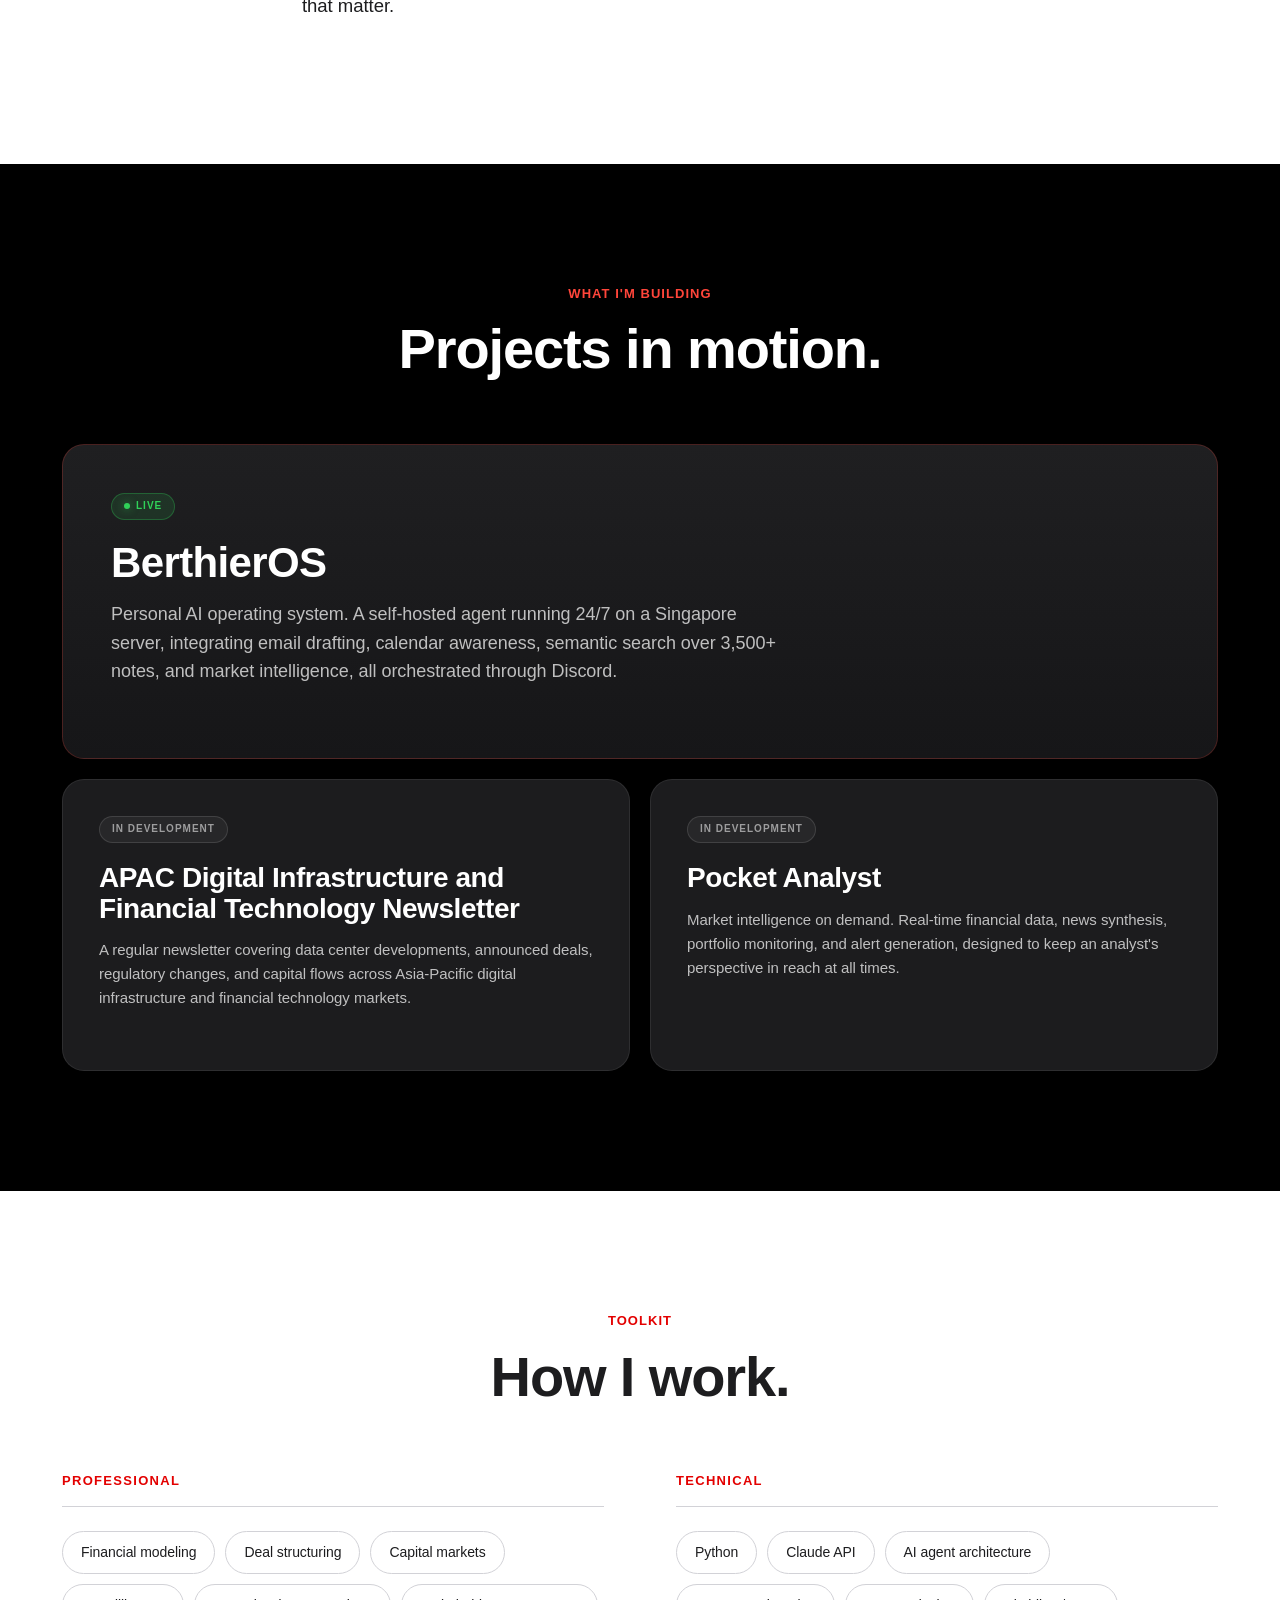
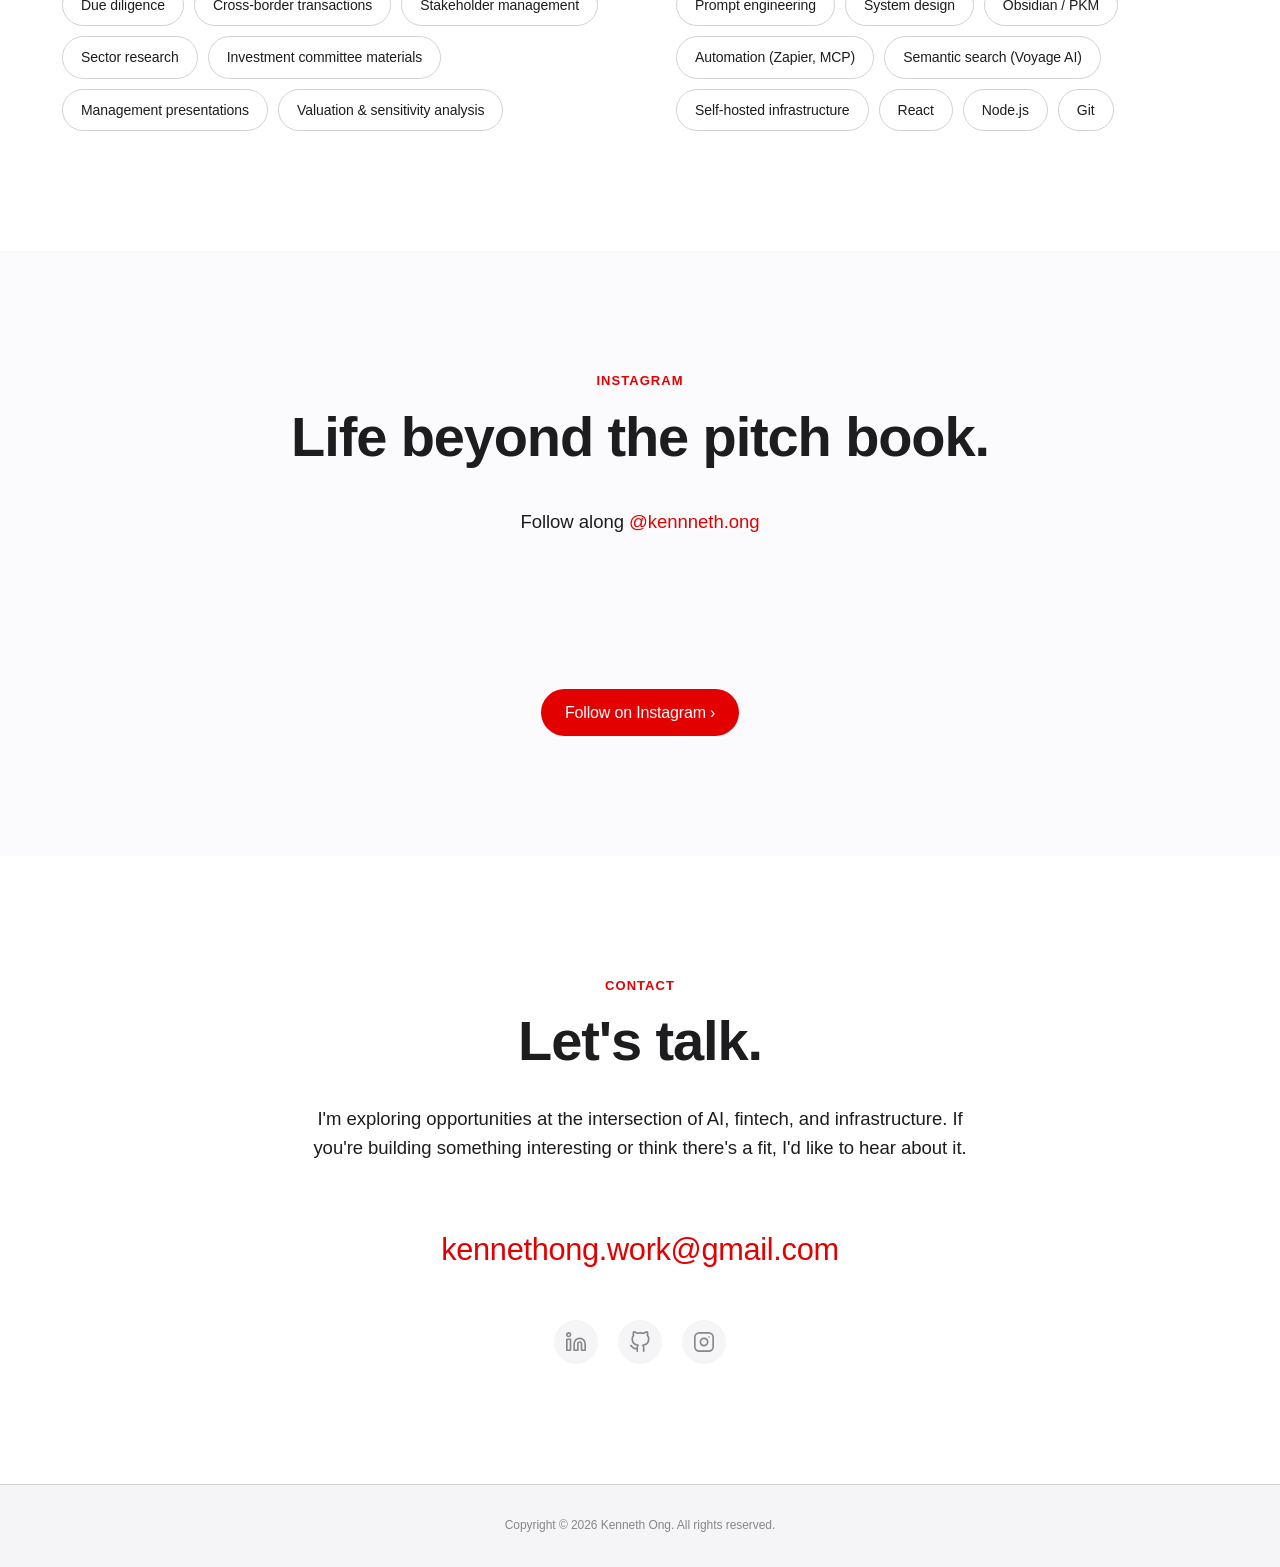
==== commit df179759: "Trim content and restructure projects Update hero tagline and about copy, remove the "outside of wor" ====
--- a/index.html
+++ b/index.html
@@ -35,7 +35,7 @@
   <section class="hero">
     <div class="hero-content">
       <h1 class="hero-name">Kenneth Ong.</h1>
-      <h2 class="hero-tagline">I structure deals by day and build AI systems by night.</h2>
+      <h2 class="hero-tagline">I execute deals by day and build systems by night.</h2>
       <p class="hero-sub">Investment banker. Builder. Systems thinker.</p>
       <div class="hero-actions">
         <a href="#building" class="btn btn-primary">See what I'm building <span aria-hidden="true">›</span></a>
@@ -47,20 +47,12 @@
   <section id="about" class="section section-light">
     <div class="container-narrow">
       <p class="eyebrow">About</p>
-      <h2 class="headline">Operator. Builder.</h2>
+      <h2 class="headline">Executer. Thinking. Builder.</h2>
       <p class="lead">
-        I'm an investment banking analyst based in Singapore, covering infrastructure,
-        digital assets, and cross-border transactions. My work spans large-scale capital
+        I'm an investment banker based in Singapore. My work spans large-scale capital
         raises, buy-side advisory, and IPO execution, with particular depth in data
         centers, AI-driven infrastructure, and platform businesses across Asia-Pacific.
-        Born in Los Angeles, raised partly in China, now operating out of Singapore.
-      </p>
-      <p class="lead">
-        Outside of work, I build. My main project is <strong>BerthierOS</strong> &mdash;
-        a personal AI operating system that runs 24/7 on a self-hosted server, orchestrating
-        my email, calendar, memory (semantic search over 3,500+ personal notes), and market
-        intelligence through Discord. I'm also building deployed web tools that bring
-        investment banking workflows to anyone with a browser.
+        Born in the States, grew up in China, now operating out of Singapore.
       </p>
       <p class="lead">
         I think in systems, strategy, and long-arc outcomes. My goal is to transition from
@@ -70,9 +62,9 @@
       </p>
       <p class="lead">
         The best builders understand both the strategic layer and the mechanical layer.
-        I don't want to be a developer. I want to be an operator who can build &mdash;
-        someone who understands markets, systems, and incentives deeply enough to create
-        things that matter.
+        I don't want to be a developer. I want to be an operator who can build, someone
+        who understands markets, systems, and incentives deeply enough to create things
+        that matter.
       </p>
     </div>
   </section>
@@ -85,100 +77,38 @@
       <div class="building-grid">
         <article class="building-card building-card--featured">
           <div class="card-header">
-            <p class="card-category">AI Systems</p>
             <span class="status-badge status-badge--live">Live</span>
           </div>
           <h3 class="card-title">BerthierOS</h3>
           <p class="card-description">
             Personal AI operating system. A self-hosted agent running 24/7 on a Singapore
             server, integrating email drafting, calendar awareness, semantic search over
-            3,500+ notes, and market intelligence &mdash; all orchestrated through Discord.
+            3,500+ notes, and market intelligence, all orchestrated through Discord.
           </p>
-          <div class="card-tech">
-            <span>OpenClaw</span>
-            <span>Claude API</span>
-            <span>Discord</span>
-            <span>Voyage AI</span>
-            <span>Obsidian</span>
-            <span>DigitalOcean</span>
-          </div>
-          <div class="card-footer">
-            <a href="https://github.com/kennnethong/berthieros-vault-1" target="_blank" rel="noopener noreferrer">View on GitHub <span aria-hidden="true">›</span></a>
-          </div>
         </article>
 
         <article class="building-card building-card--muted">
           <div class="card-header">
-            <p class="card-category">Finance + AI</p>
             <span class="status-badge status-badge--dev">In Development</span>
           </div>
-          <h3 class="card-title">IC Memo Generator</h3>
+          <h3 class="card-title">APAC Digital Infrastructure and Financial Technology Newsletter</h3>
           <p class="card-description">
-            Upload a CIM or teaser document, get a structured investment committee memo
-            back &mdash; situation overview, key risks, comparable transactions, and
-            preliminary valuation considerations. Built for analysts, associates, and
-            PE professionals.
+            A regular newsletter covering data center developments, announced deals,
+            regulatory changes, and capital flows across Asia-Pacific digital
+            infrastructure and financial technology markets.
           </p>
-          <div class="card-tech">
-            <span>React</span>
-            <span>Claude API</span>
-            <span>PDF Processing</span>
-            <span>Vercel</span>
-          </div>
         </article>
 
         <article class="building-card building-card--muted">
           <div class="card-header">
-            <p class="card-category">Finance + AI</p>
             <span class="status-badge status-badge--dev">In Development</span>
           </div>
-          <h3 class="card-title">Earnings Call Analyzer</h3>
+          <h3 class="card-title">Pocket Analyst</h3>
           <p class="card-description">
-            Paste a transcript, get a structured breakdown &mdash; management guidance,
-            sentiment shifts, capex signals, and contradictions against prior quarter
-            statements.
+            Market intelligence on demand. Real-time financial data, news synthesis,
+            portfolio monitoring, and alert generation, designed to keep an analyst's
+            perspective in reach at all times.
           </p>
-          <div class="card-tech">
-            <span>React</span>
-            <span>Claude API</span>
-            <span>NLP</span>
-          </div>
-        </article>
-
-        <article class="building-card building-card--muted">
-          <div class="card-header">
-            <p class="card-category">Market Intelligence</p>
-            <span class="status-badge status-badge--dev">In Development</span>
-          </div>
-          <h3 class="card-title">APAC Infrastructure Radar</h3>
-          <p class="card-description">
-            Live dashboard tracking data center developments, announced deals, regulatory
-            changes, and capital flows across Asia-Pacific infrastructure markets.
-          </p>
-          <div class="card-tech">
-            <span>FMP API</span>
-            <span>Tavily</span>
-            <span>Claude API</span>
-            <span>React</span>
-          </div>
-        </article>
-
-        <article class="building-card building-card--muted">
-          <div class="card-header">
-            <p class="card-category">Market Intelligence</p>
-            <span class="status-badge status-badge--dev">In Development</span>
-          </div>
-          <h3 class="card-title">Ragnarok</h3>
-          <p class="card-description">
-            CLI-based market intelligence tool. Real-time financial data, news synthesis,
-            portfolio monitoring, and alert generation.
-          </p>
-          <div class="card-tech">
-            <span>Python</span>
-            <span>FMP API</span>
-            <span>Claude API</span>
-            <span>Tavily</span>
-          </div>
         </article>
       </div>
     </div>
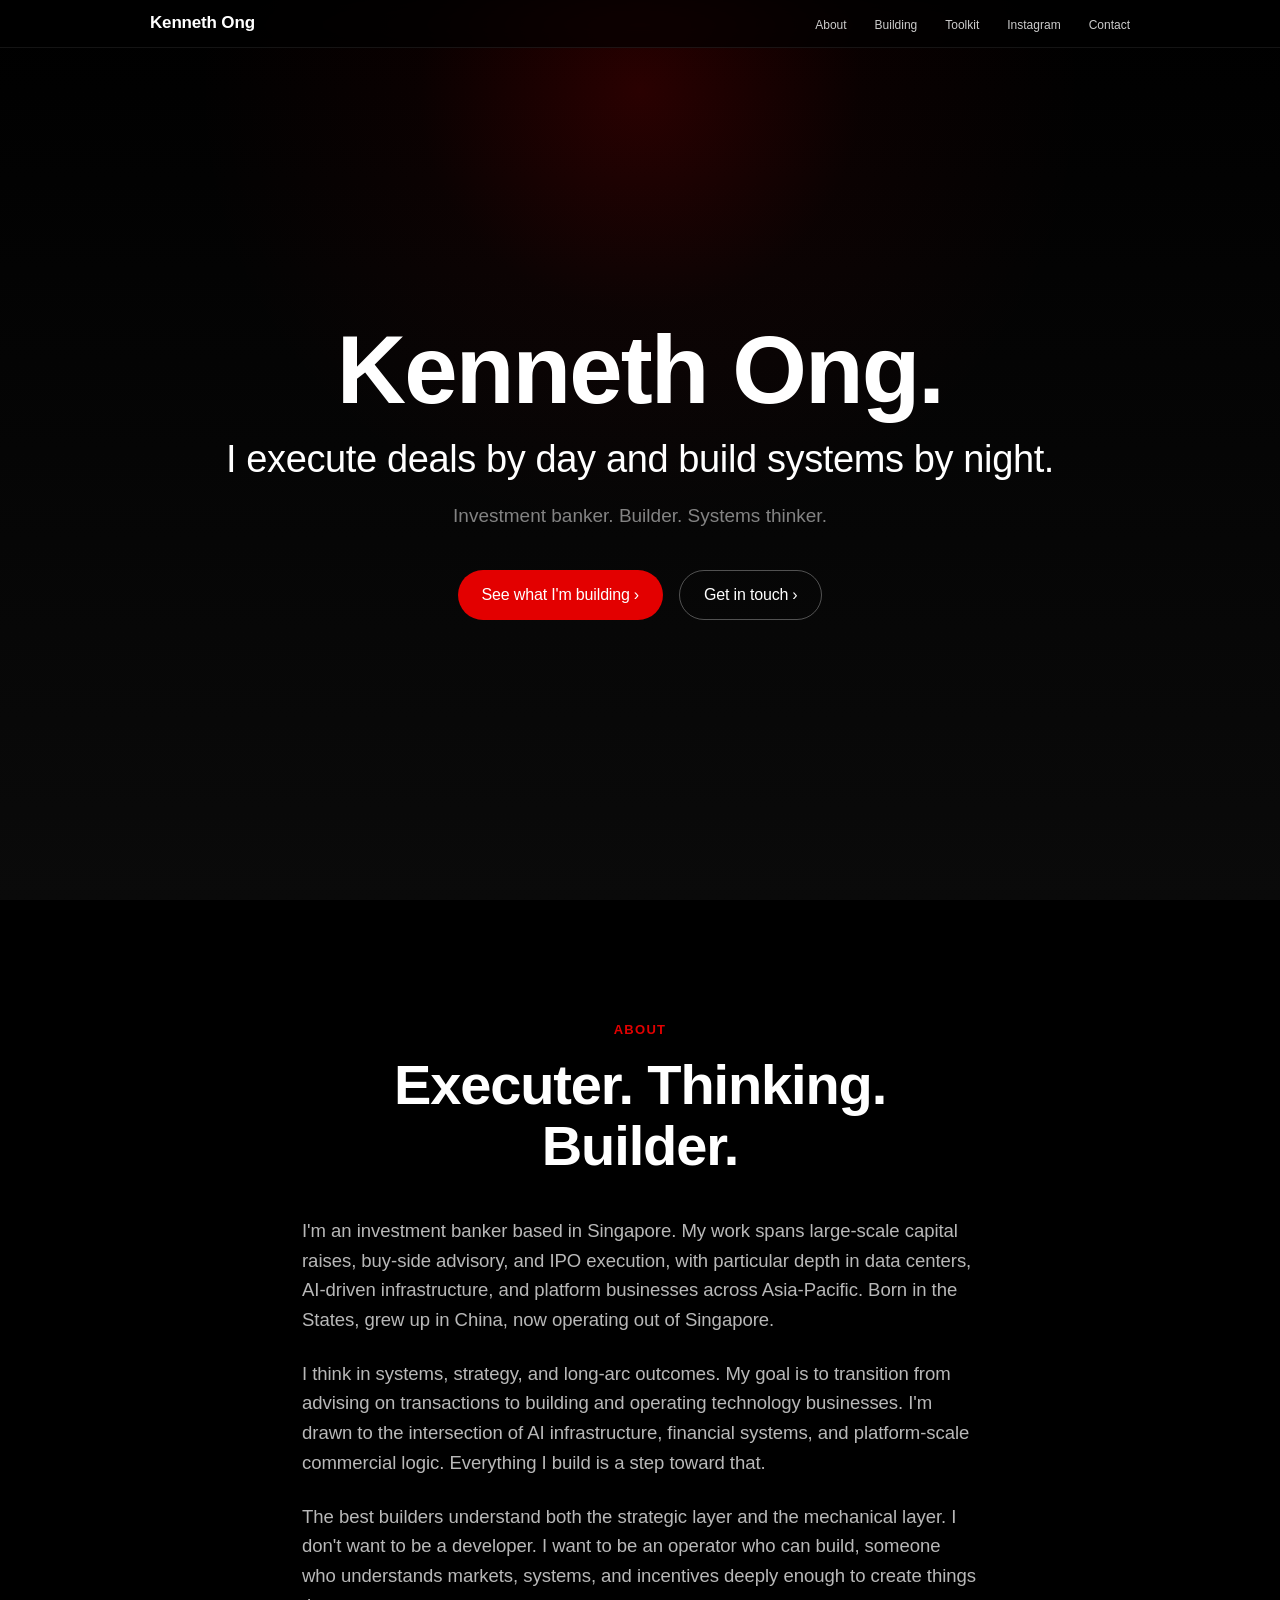
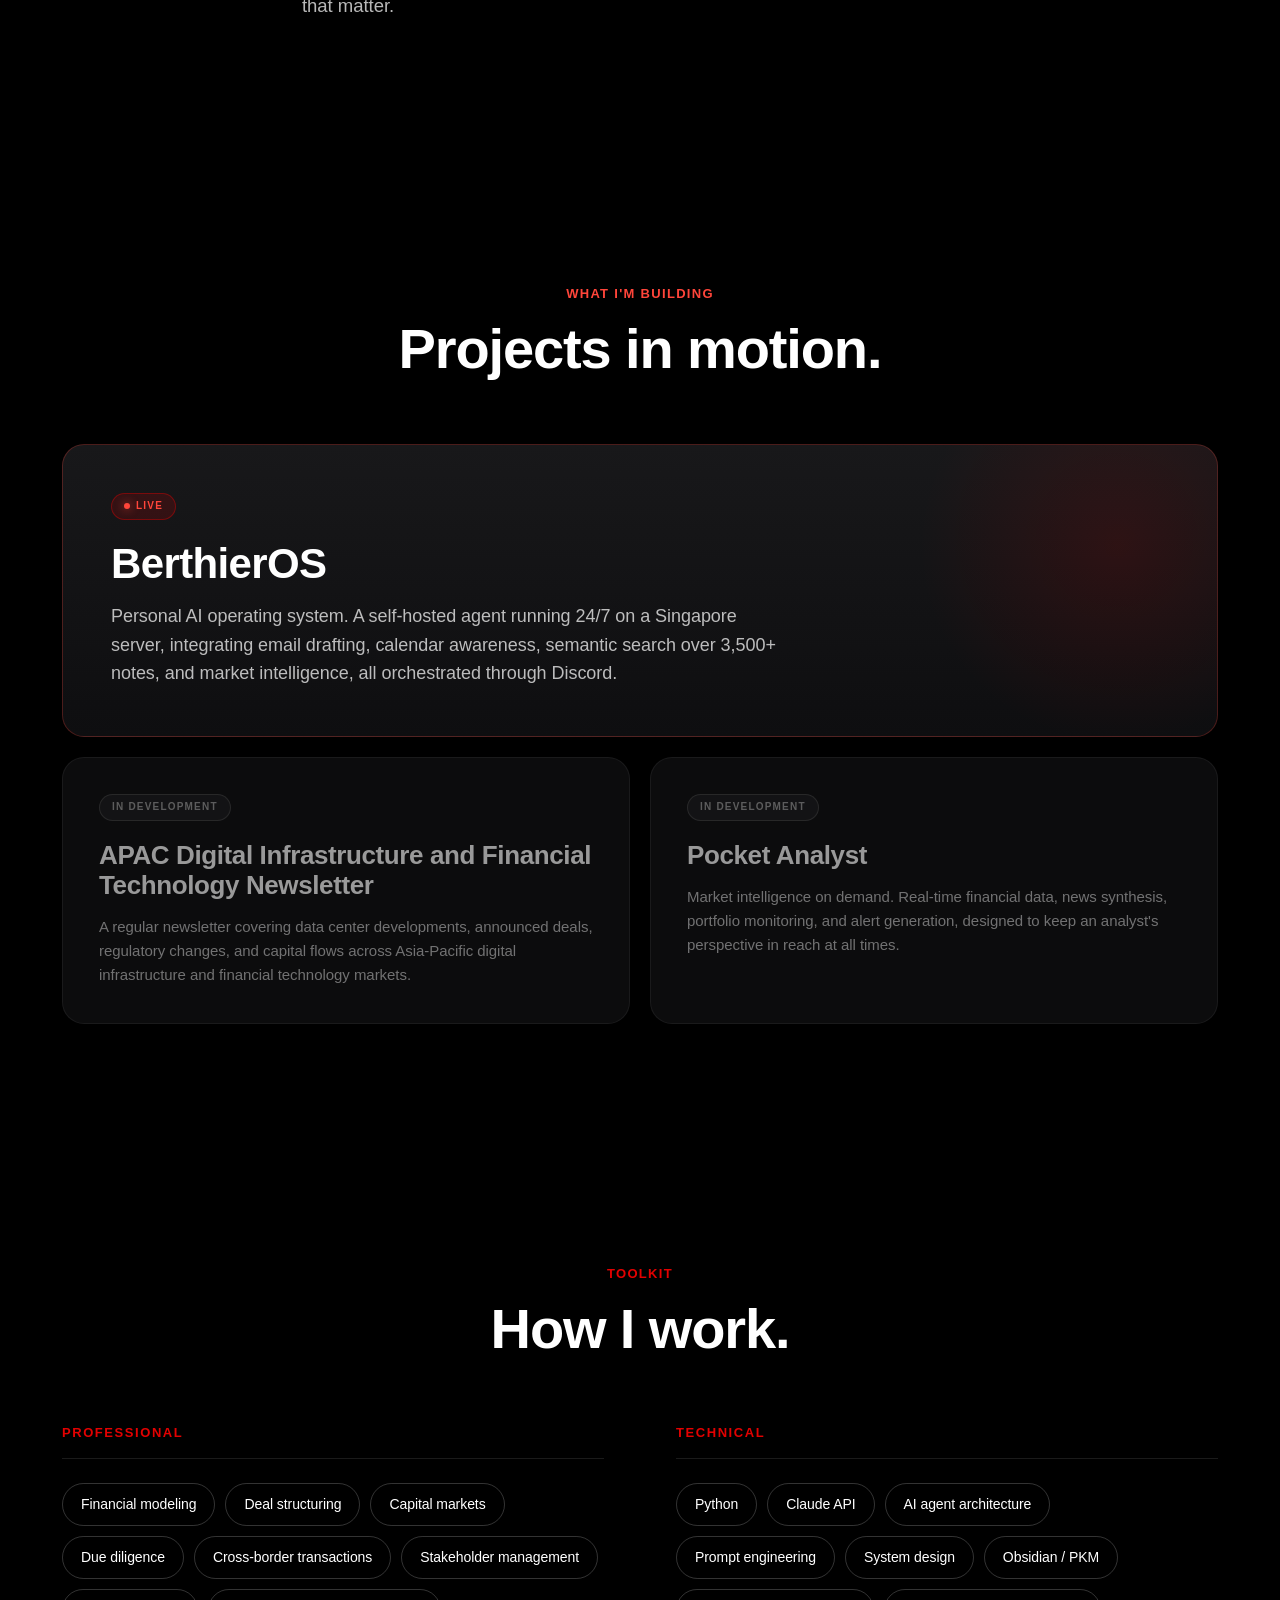
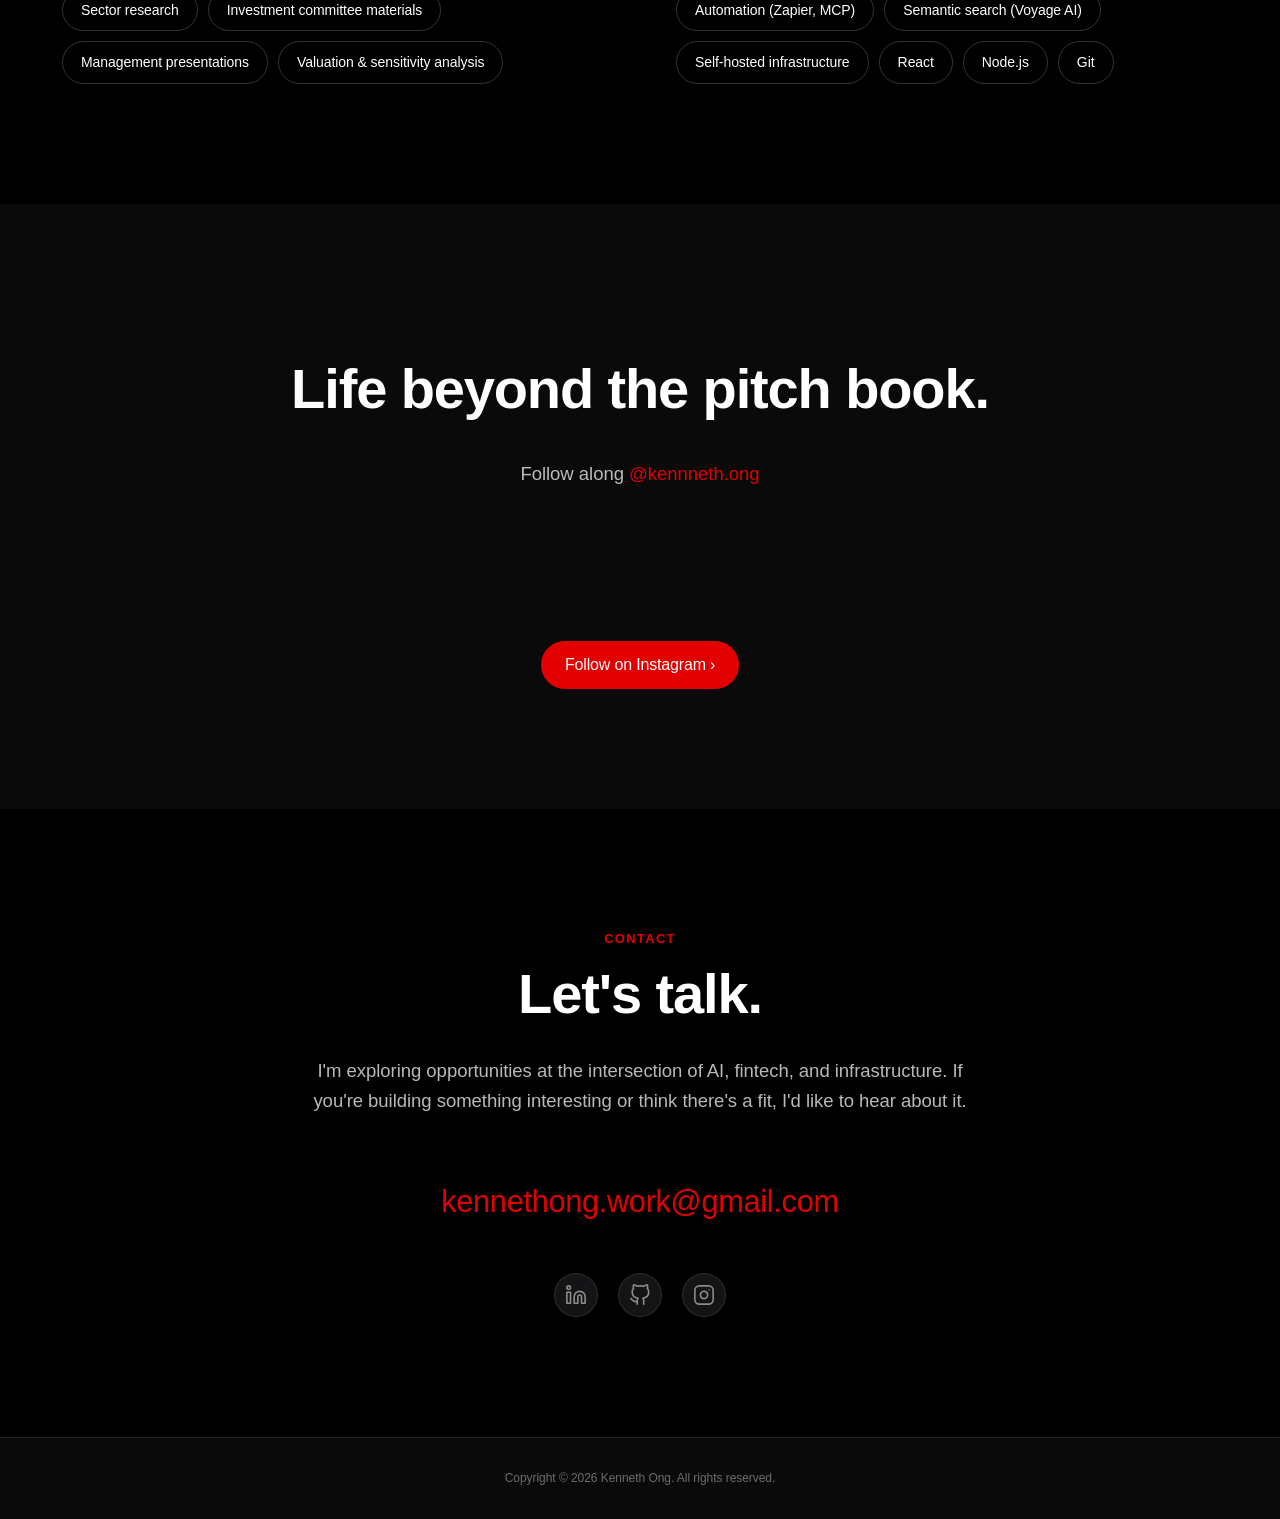
==== commit 372d7d33: "Flip to black theme with red and white accents Rebuild the color system around a pure black backgrou" ====
--- a/index.html
+++ b/index.html
@@ -11,7 +11,8 @@
   <meta name="twitter:card" content="summary">
   <meta name="twitter:title" content="Kenneth Ong">
   <meta name="twitter:description" content="Investment banking analyst and AI builder based in Singapore.">
-  <link rel="icon" type="image/svg+xml" href="data:image/svg+xml;utf8,<svg xmlns='http://www.w3.org/2000/svg' viewBox='0 0 100 100'><rect width='100' height='100' rx='20' fill='%23000000'/><text x='50' y='68' font-family='Helvetica, Arial, sans-serif' font-size='44' font-weight='700' fill='%23ffffff' text-anchor='middle'>KO</text></svg>">
+  <link rel="icon" type="image/svg+xml" href="data:image/svg+xml;utf8,<svg xmlns='http://www.w3.org/2000/svg' viewBox='0 0 100 100'><rect width='100' height='100' rx='20' fill='%23000000'/><text x='50' y='68' font-family='Helvetica, Arial, sans-serif' font-size='44' font-weight='700' fill='%23e30000' text-anchor='middle'>KO</text></svg>">
+  <meta name="theme-color" content="#000000">
   <link rel="stylesheet" href="styles.css">
 </head>
 <body>
--- a/styles.css
+++ b/styles.css
@@ -9,15 +9,19 @@
 
 :root {
   --color-white: #ffffff;
-  --color-off-white: #fbfbfd;
-  --color-light-gray: #f5f5f7;
-  --color-mid-gray: #86868b;
-  --color-border: #d2d2d7;
-  --color-dark: #1d1d1f;
-  --color-near-black: #000000;
-  --color-blue: #e30000;
-  --color-blue-hover: #ff1a1a;
-  --color-blue-light: #ff453a;
+  --color-bg: #000000;
+  --color-bg-elevated: #0a0a0a;
+  --color-card: #141416;
+  --color-card-hover: #1a1a1c;
+  --color-text: #ffffff;
+  --color-text-secondary: rgba(255, 255, 255, 0.72);
+  --color-text-tertiary: rgba(255, 255, 255, 0.5);
+  --color-text-muted: rgba(255, 255, 255, 0.4);
+  --color-border: rgba(255, 255, 255, 0.1);
+  --color-border-strong: rgba(255, 255, 255, 0.2);
+  --color-red: #e30000;
+  --color-red-hover: #ff1a1a;
+  --color-red-light: #ff453a;
   --font-sans: -apple-system, BlinkMacSystemFont, 'SF Pro Display', 'SF Pro Text', 'Helvetica Neue', Helvetica, Arial, sans-serif;
   --max-width: 1200px;
   --narrow-width: 720px;
@@ -29,12 +33,13 @@
   scroll-padding-top: 56px;
   -webkit-font-smoothing: antialiased;
   -moz-osx-font-smoothing: grayscale;
+  background: var(--color-bg);
 }
 
 body {
   font-family: var(--font-sans);
-  background-color: var(--color-white);
-  color: var(--color-dark);
+  background-color: var(--color-bg);
+  color: var(--color-text);
   line-height: 1.47;
   overflow-x: hidden;
   font-weight: 400;
@@ -42,7 +47,7 @@
 }
 
 a {
-  color: var(--color-blue);
+  color: var(--color-red);
   text-decoration: none;
   transition: color var(--transition);
 }
@@ -57,7 +62,7 @@
 
 strong {
   font-weight: 600;
-  color: var(--color-dark);
+  color: var(--color-white);
 }
 
 /* ===== Navigation ===== */
@@ -67,10 +72,10 @@
   left: 0;
   right: 0;
   z-index: 9999;
-  background: rgba(251, 251, 253, 0.8);
+  background: rgba(0, 0, 0, 0.72);
   backdrop-filter: saturate(180%) blur(20px);
   -webkit-backdrop-filter: saturate(180%) blur(20px);
-  border-bottom: 1px solid rgba(0, 0, 0, 0.08);
+  border-bottom: 1px solid rgba(255, 255, 255, 0.08);
   height: 48px;
 }
 
@@ -87,7 +92,7 @@
 .nav-logo {
   font-size: 17px;
   font-weight: 600;
-  color: var(--color-dark);
+  color: var(--color-white);
   letter-spacing: -0.01em;
 }
 
@@ -102,7 +107,7 @@
 }
 
 .nav-links a {
-  color: var(--color-dark);
+  color: var(--color-white);
   font-size: 12px;
   font-weight: 400;
   opacity: 0.8;
@@ -129,7 +134,7 @@
   display: block;
   width: 18px;
   height: 1px;
-  background: var(--color-dark);
+  background: var(--color-white);
   transition: all var(--transition);
 }
 
@@ -141,7 +146,7 @@
   justify-content: center;
   text-align: center;
   padding: 120px 22px 80px;
-  background: linear-gradient(180deg, #fbfbfd 0%, #f5f5f7 100%);
+  background: linear-gradient(180deg, #000000 0%, #0a0a0a 100%);
   position: relative;
   overflow: hidden;
 }
@@ -149,12 +154,12 @@
 .hero::before {
   content: '';
   position: absolute;
-  top: -50%;
+  top: -40%;
   left: 50%;
   transform: translateX(-50%);
-  width: 800px;
-  height: 800px;
-  background: radial-gradient(circle, rgba(227, 0, 0, 0.08) 0%, transparent 70%);
+  width: 900px;
+  height: 900px;
+  background: radial-gradient(circle, rgba(227, 0, 0, 0.18) 0%, rgba(227, 0, 0, 0.04) 35%, transparent 70%);
   pointer-events: none;
 }
 
@@ -169,14 +174,14 @@
   font-weight: 700;
   letter-spacing: -0.02em;
   line-height: 1.05;
-  color: var(--color-dark);
+  color: var(--color-white);
   margin-bottom: 16px;
 }
 
 .hero-tagline {
   font-size: clamp(24px, 3.5vw, 38px);
   font-weight: 500;
-  color: var(--color-dark);
+  color: var(--color-white);
   letter-spacing: -0.01em;
   line-height: 1.2;
   margin-bottom: 20px;
@@ -184,7 +189,7 @@
 
 .hero-sub {
   font-size: clamp(16px, 1.5vw, 19px);
-  color: var(--color-mid-gray);
+  color: var(--color-text-tertiary);
   font-weight: 400;
   margin-bottom: 40px;
   letter-spacing: 0;
@@ -205,7 +210,7 @@
   padding: 12px 24px;
   border-radius: 980px;
   font-size: 16px;
-  font-weight: 400;
+  font-weight: 500;
   letter-spacing: -0.01em;
   transition: all var(--transition);
   cursor: pointer;
@@ -219,24 +224,26 @@
 }
 
 .btn-primary {
-  background: var(--color-blue);
+  background: var(--color-red);
   color: var(--color-white);
 }
 
 .btn-primary:hover {
-  background: var(--color-blue-hover);
+  background: var(--color-red-hover);
   transform: scale(1.02);
+  box-shadow: 0 8px 30px rgba(227, 0, 0, 0.3);
 }
 
 .btn-secondary {
   background: transparent;
-  color: var(--color-blue);
-  border: 1px solid var(--color-blue);
+  color: var(--color-white);
+  border: 1px solid rgba(255, 255, 255, 0.3);
 }
 
 .btn-secondary:hover {
-  background: var(--color-blue);
-  color: var(--color-white);
+  background: var(--color-white);
+  color: var(--color-bg);
+  border-color: var(--color-white);
   transform: scale(1.02);
 }
 
@@ -246,15 +253,15 @@
 }
 
 .section-light {
-  background: var(--color-white);
+  background: var(--color-bg);
 }
 
 .section-off {
-  background: var(--color-off-white);
+  background: var(--color-bg-elevated);
 }
 
 .section-dark {
-  background: var(--color-near-black);
+  background: var(--color-bg);
   color: var(--color-white);
 }
 
@@ -274,15 +281,15 @@
 .eyebrow {
   font-size: 13px;
   font-weight: 600;
-  color: var(--color-blue);
+  color: var(--color-red);
   text-transform: uppercase;
-  letter-spacing: 0.08em;
+  letter-spacing: 0.1em;
   margin-bottom: 16px;
   text-align: center;
 }
 
 .eyebrow-light {
-  color: var(--color-blue-light);
+  color: var(--color-red-light);
 }
 
 .headline {
@@ -290,7 +297,7 @@
   font-weight: 700;
   letter-spacing: -0.02em;
   line-height: 1.08;
-  color: var(--color-dark);
+  color: var(--color-white);
   margin-bottom: 40px;
   text-align: center;
 }
@@ -301,7 +308,7 @@
 
 .lead {
   font-size: clamp(17px, 1.45vw, 20px);
-  color: var(--color-dark);
+  color: var(--color-text-secondary);
   line-height: 1.6;
   font-weight: 400;
   letter-spacing: -0.003em;
@@ -318,7 +325,7 @@
 }
 
 .inline-link {
-  color: var(--color-blue);
+  color: var(--color-red);
   font-weight: 500;
 }
 
@@ -336,8 +343,8 @@
 }
 
 .building-card {
-  background: #1c1c1e;
-  border: 1px solid rgba(255, 255, 255, 0.08);
+  background: var(--color-card);
+  border: 1px solid var(--color-border);
   border-radius: 22px;
   padding: 36px;
   display: flex;
@@ -346,24 +353,39 @@
 }
 
 .building-card:hover {
-  border-color: rgba(255, 255, 255, 0.18);
+  background: var(--color-card-hover);
+  border-color: var(--color-border-strong);
   transform: translateY(-4px);
-  box-shadow: 0 24px 48px rgba(0, 0, 0, 0.35);
+  box-shadow: 0 24px 48px rgba(0, 0, 0, 0.5);
 }
 
 .building-card--featured {
   grid-column: 1 / -1;
-  background: linear-gradient(180deg, #1f1f21 0%, #161618 100%);
+  background: linear-gradient(180deg, #18181a 0%, #0e0e10 100%);
   padding: 48px;
-  border: 1px solid rgba(255, 69, 58, 0.22);
+  border: 1px solid rgba(255, 69, 58, 0.25);
+  position: relative;
+  overflow: hidden;
+}
+
+.building-card--featured::before {
+  content: '';
+  position: absolute;
+  top: -100px;
+  right: -100px;
+  width: 400px;
+  height: 400px;
+  background: radial-gradient(circle, rgba(227, 0, 0, 0.12) 0%, transparent 70%);
+  pointer-events: none;
 }
 
 .building-card--featured:hover {
-  border-color: rgba(255, 69, 58, 0.4);
+  border-color: rgba(255, 69, 58, 0.5);
+  box-shadow: 0 24px 48px rgba(227, 0, 0, 0.2);
 }
 
 .building-card--muted {
-  opacity: 0.68;
+  opacity: 0.6;
 }
 
 .building-card--muted:hover {
@@ -372,27 +394,23 @@
 
 .card-header {
   display: flex;
-  justify-content: space-between;
+  justify-content: flex-start;
   align-items: center;
   gap: 12px;
   margin-bottom: 20px;
-}
-
-.card-category {
-  font-size: 12px;
-  font-weight: 600;
-  text-transform: uppercase;
-  letter-spacing: 0.1em;
-  color: rgba(255, 255, 255, 0.5);
+  position: relative;
+  z-index: 1;
 }
 
 .card-title {
-  font-size: 28px;
+  font-size: 26px;
   font-weight: 700;
   letter-spacing: -0.015em;
-  line-height: 1.1;
+  line-height: 1.15;
   color: var(--color-white);
   margin-bottom: 14px;
+  position: relative;
+  z-index: 1;
 }
 
 .building-card--featured .card-title {
@@ -402,48 +420,16 @@
 .card-description {
   font-size: 15px;
   line-height: 1.6;
-  color: rgba(255, 255, 255, 0.72);
-  margin-bottom: 24px;
+  color: var(--color-text-secondary);
+  margin-bottom: 0;
   max-width: 100%;
+  position: relative;
+  z-index: 1;
 }
 
 .building-card--featured .card-description {
   font-size: 18px;
   max-width: 680px;
-}
-
-.card-tech {
-  display: flex;
-  flex-wrap: wrap;
-  gap: 8px;
-  margin-bottom: 24px;
-}
-
-.card-tech span {
-  padding: 5px 12px;
-  background: rgba(255, 255, 255, 0.06);
-  border: 1px solid rgba(255, 255, 255, 0.1);
-  border-radius: 980px;
-  font-size: 12px;
-  font-weight: 400;
-  color: rgba(255, 255, 255, 0.8);
-  white-space: nowrap;
-}
-
-.card-footer {
-  margin-top: auto;
-}
-
-.card-footer a {
-  color: var(--color-blue-light);
-  font-size: 15px;
-  font-weight: 500;
-  letter-spacing: -0.005em;
-}
-
-.card-footer a:hover {
-  color: #ff6961;
-  text-decoration: none;
 }
 
 /* ===== Status Badges ===== */
@@ -453,7 +439,7 @@
   font-size: 10px;
   font-weight: 600;
   text-transform: uppercase;
-  letter-spacing: 0.1em;
+  letter-spacing: 0.12em;
   white-space: nowrap;
   display: inline-flex;
   align-items: center;
@@ -461,9 +447,9 @@
 }
 
 .status-badge--live {
-  background: rgba(48, 209, 88, 0.12);
-  color: #30d158;
-  border: 1px solid rgba(48, 209, 88, 0.3);
+  background: rgba(227, 0, 0, 0.15);
+  color: var(--color-red-light);
+  border: 1px solid rgba(227, 0, 0, 0.4);
 }
 
 .status-badge--live::before {
@@ -471,14 +457,20 @@
   width: 6px;
   height: 6px;
   border-radius: 50%;
-  background: #30d158;
-  box-shadow: 0 0 8px rgba(48, 209, 88, 0.6);
+  background: var(--color-red-light);
+  box-shadow: 0 0 10px rgba(255, 69, 58, 0.8);
+  animation: pulse 2s ease-in-out infinite;
+}
+
+@keyframes pulse {
+  0%, 100% { opacity: 1; }
+  50% { opacity: 0.5; }
 }
 
 .status-badge--dev {
-  background: rgba(255, 255, 255, 0.05);
+  background: rgba(255, 255, 255, 0.06);
   color: rgba(255, 255, 255, 0.55);
-  border: 1px solid rgba(255, 255, 255, 0.12);
+  border: 1px solid rgba(255, 255, 255, 0.15);
 }
 
 /* ===== Toolkit ===== */
@@ -494,8 +486,8 @@
   font-size: 13px;
   font-weight: 600;
   text-transform: uppercase;
-  letter-spacing: 0.1em;
-  color: var(--color-blue);
+  letter-spacing: 0.12em;
+  color: var(--color-red);
   margin-bottom: 24px;
   padding-bottom: 16px;
   border-bottom: 1px solid var(--color-border);
@@ -509,21 +501,22 @@
 
 .toolkit-tag {
   padding: 10px 18px;
-  border: 1px solid var(--color-border);
+  border: 1px solid var(--color-border-strong);
   border-radius: 980px;
   font-size: 14px;
   font-weight: 400;
-  color: var(--color-dark);
-  background: var(--color-white);
+  color: var(--color-white);
+  background: transparent;
   transition: all var(--transition);
   cursor: default;
   letter-spacing: -0.005em;
 }
 
 .toolkit-tag:hover {
-  border-color: var(--color-blue);
-  color: var(--color-blue);
+  border-color: var(--color-red);
+  color: var(--color-red);
   transform: translateY(-1px);
+  background: rgba(227, 0, 0, 0.08);
 }
 
 /* ===== Instagram ===== */
@@ -552,7 +545,7 @@
   display: inline-block;
   font-size: clamp(22px, 2.4vw, 32px);
   font-weight: 500;
-  color: var(--color-blue);
+  color: var(--color-red);
   margin: 40px 0 16px;
   letter-spacing: -0.01em;
   transition: all var(--transition);
@@ -560,7 +553,7 @@
 }
 
 .email-link:hover {
-  color: var(--color-blue-hover);
+  color: var(--color-red-hover);
   text-decoration: none;
   transform: translateY(-1px);
 }
@@ -573,33 +566,36 @@
 }
 
 .social-links a {
-  color: var(--color-mid-gray);
+  color: var(--color-text-tertiary);
   width: 44px;
   height: 44px;
   border-radius: 50%;
   display: flex;
   align-items: center;
   justify-content: center;
-  background: var(--color-light-gray);
+  background: var(--color-card);
+  border: 1px solid var(--color-border);
   transition: all var(--transition);
 }
 
 .social-links a:hover {
   color: var(--color-white);
-  background: var(--color-dark);
+  background: var(--color-red);
+  border-color: var(--color-red);
   text-decoration: none;
   transform: translateY(-3px);
+  box-shadow: 0 8px 20px rgba(227, 0, 0, 0.3);
 }
 
 /* ===== Footer ===== */
 .footer {
-  background: var(--color-light-gray);
+  background: var(--color-bg-elevated);
   padding: 32px 22px;
   border-top: 1px solid var(--color-border);
 }
 
 .footer p {
-  color: var(--color-mid-gray);
+  color: var(--color-text-muted);
   font-size: 12px;
   text-align: center;
 }
@@ -614,6 +610,14 @@
 .fade-in.visible {
   opacity: 1;
   transform: translateY(0);
+}
+
+.building-card--muted.fade-in.visible {
+  opacity: 0.6;
+}
+
+.building-card--muted.fade-in.visible:hover {
+  opacity: 1;
 }
 
 /* ===== Responsive ===== */
@@ -647,7 +651,7 @@
     top: 48px;
     left: 0;
     right: 0;
-    background: rgba(251, 251, 253, 0.95);
+    background: rgba(0, 0, 0, 0.95);
     backdrop-filter: saturate(180%) blur(20px);
     -webkit-backdrop-filter: saturate(180%) blur(20px);
     flex-direction: column;
@@ -658,7 +662,7 @@
     opacity: 0;
     pointer-events: none;
     transition: all var(--transition);
-    border-bottom: 1px solid rgba(0, 0, 0, 0.08);
+    border-bottom: 1px solid rgba(255, 255, 255, 0.08);
   }
 
   .nav-links.open {
@@ -705,11 +709,11 @@
   }
 
   .card-title {
-    font-size: 24px;
+    font-size: 22px;
   }
 
   .building-card--featured .card-title {
-    font-size: 28px;
+    font-size: 26px;
   }
 
   .card-header {
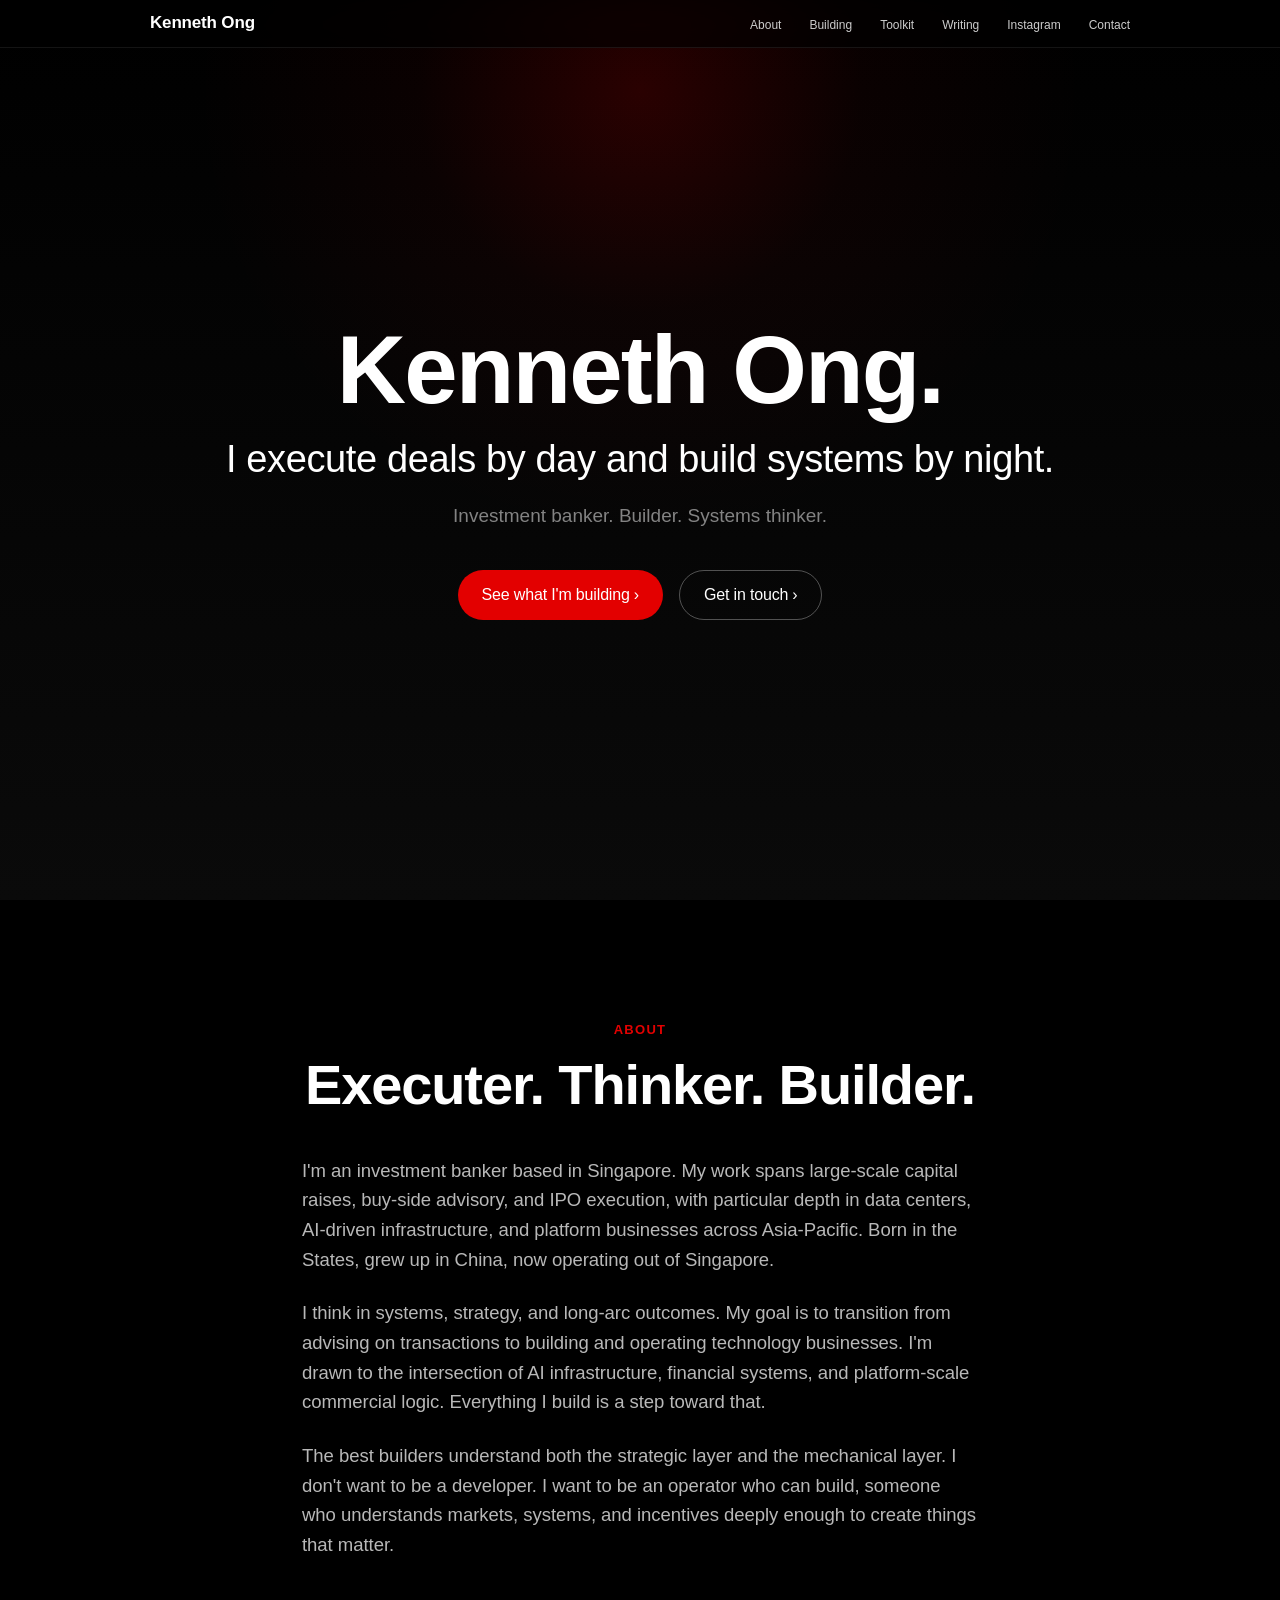
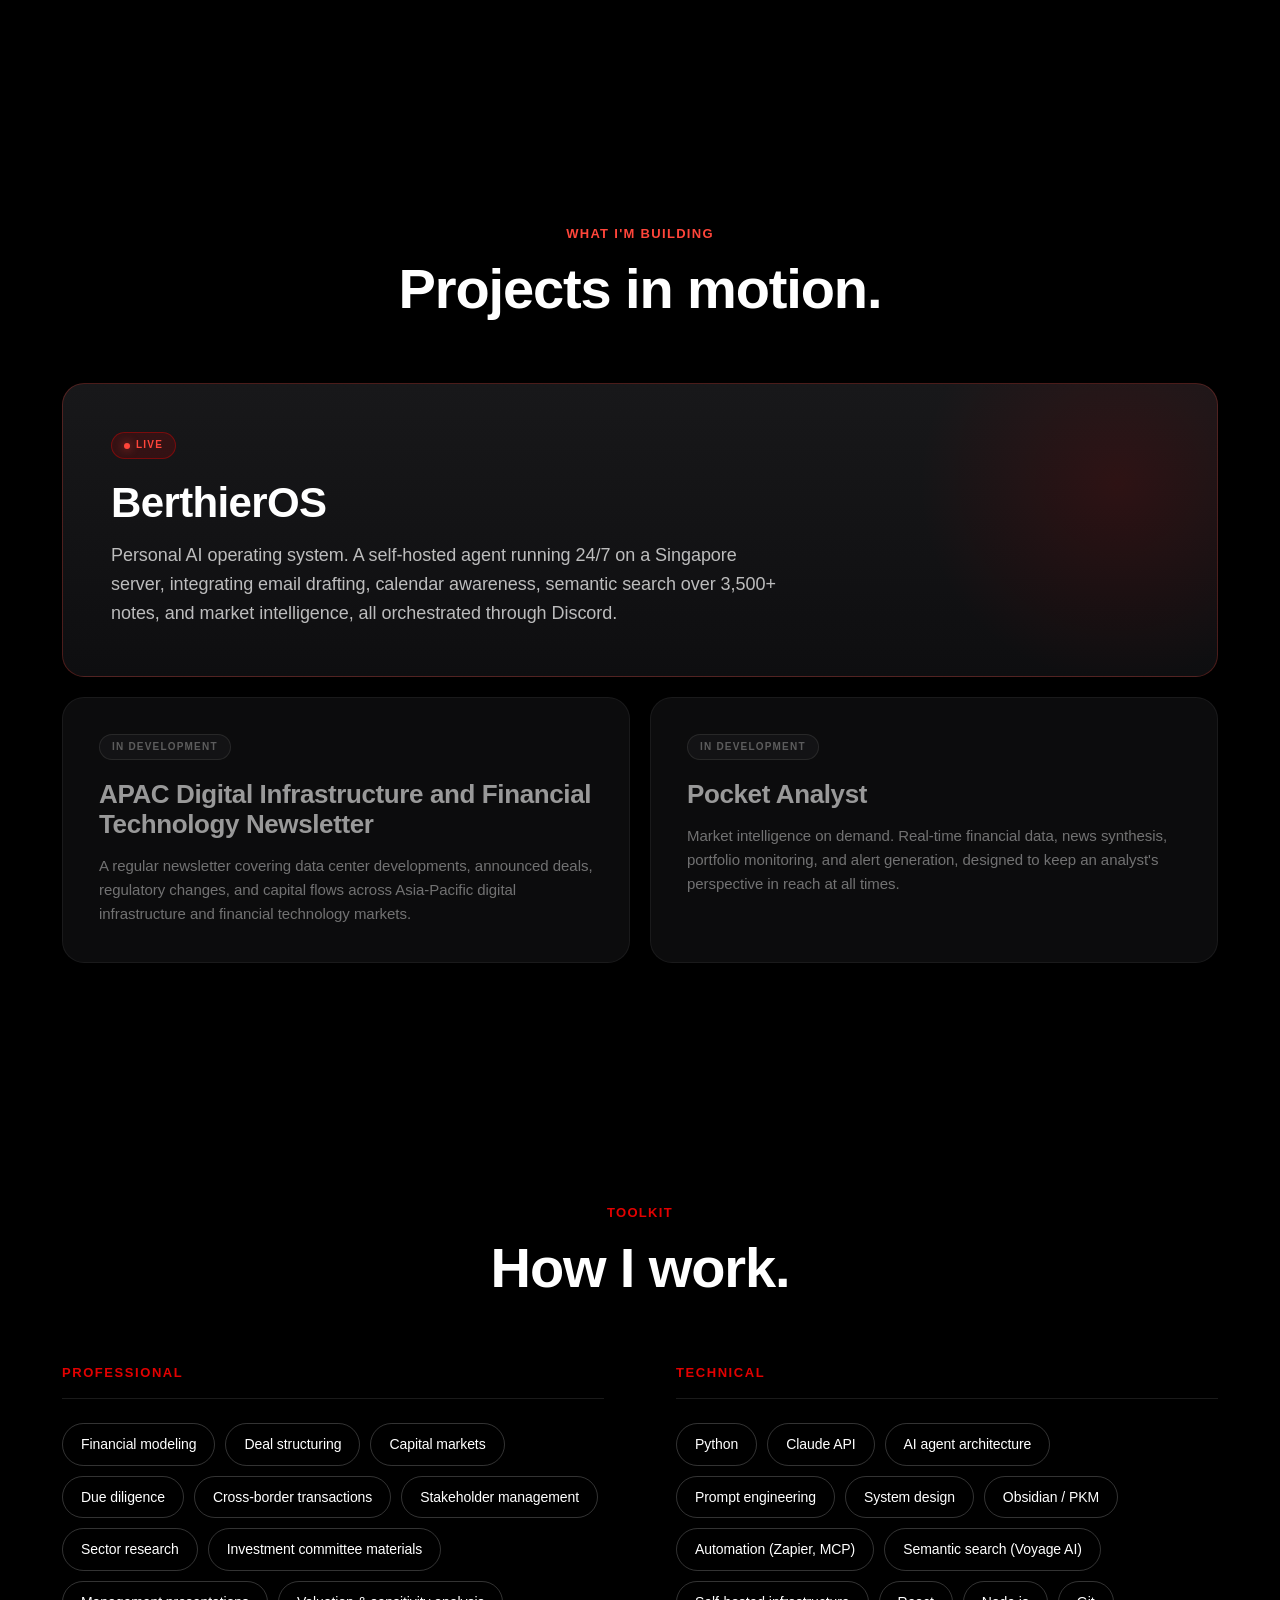
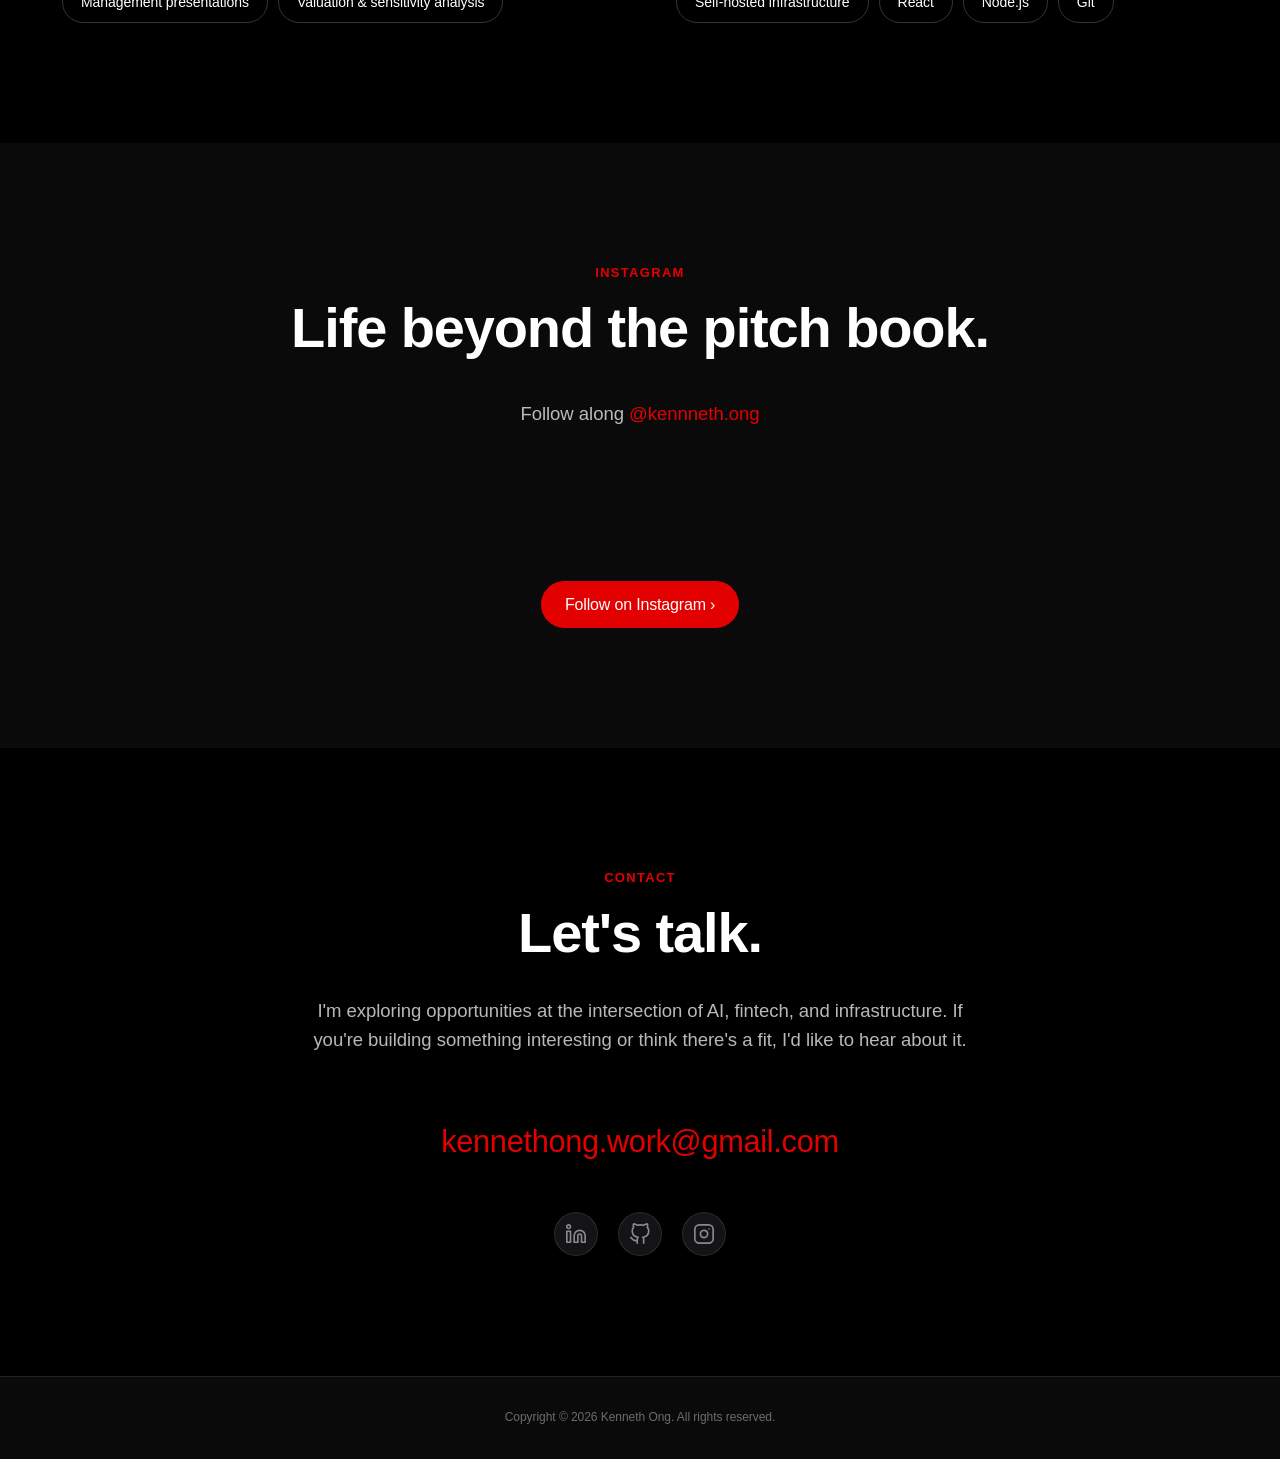
==== commit b8c57342: "Add Writing link to nav and fix Thinker headline" ====
--- a/index.html
+++ b/index.html
@@ -23,6 +23,7 @@
         <li><a href="#about">About</a></li>
         <li><a href="#building">Building</a></li>
         <li><a href="#toolkit">Toolkit</a></li>
+        <li><a href="/blog/">Writing</a></li>
         <li><a href="#instagram">Instagram</a></li>
         <li><a href="#contact">Contact</a></li>
       </ul>
@@ -48,7 +49,7 @@
   <section id="about" class="section section-light">
     <div class="container-narrow">
       <p class="eyebrow">About</p>
-      <h2 class="headline">Executer. Thinking. Builder.</h2>
+      <h2 class="headline">Executer. Thinker. Builder.</h2>
       <p class="lead">
         I'm an investment banker based in Singapore. My work spans large-scale capital
         raises, buy-side advisory, and IPO execution, with particular depth in data
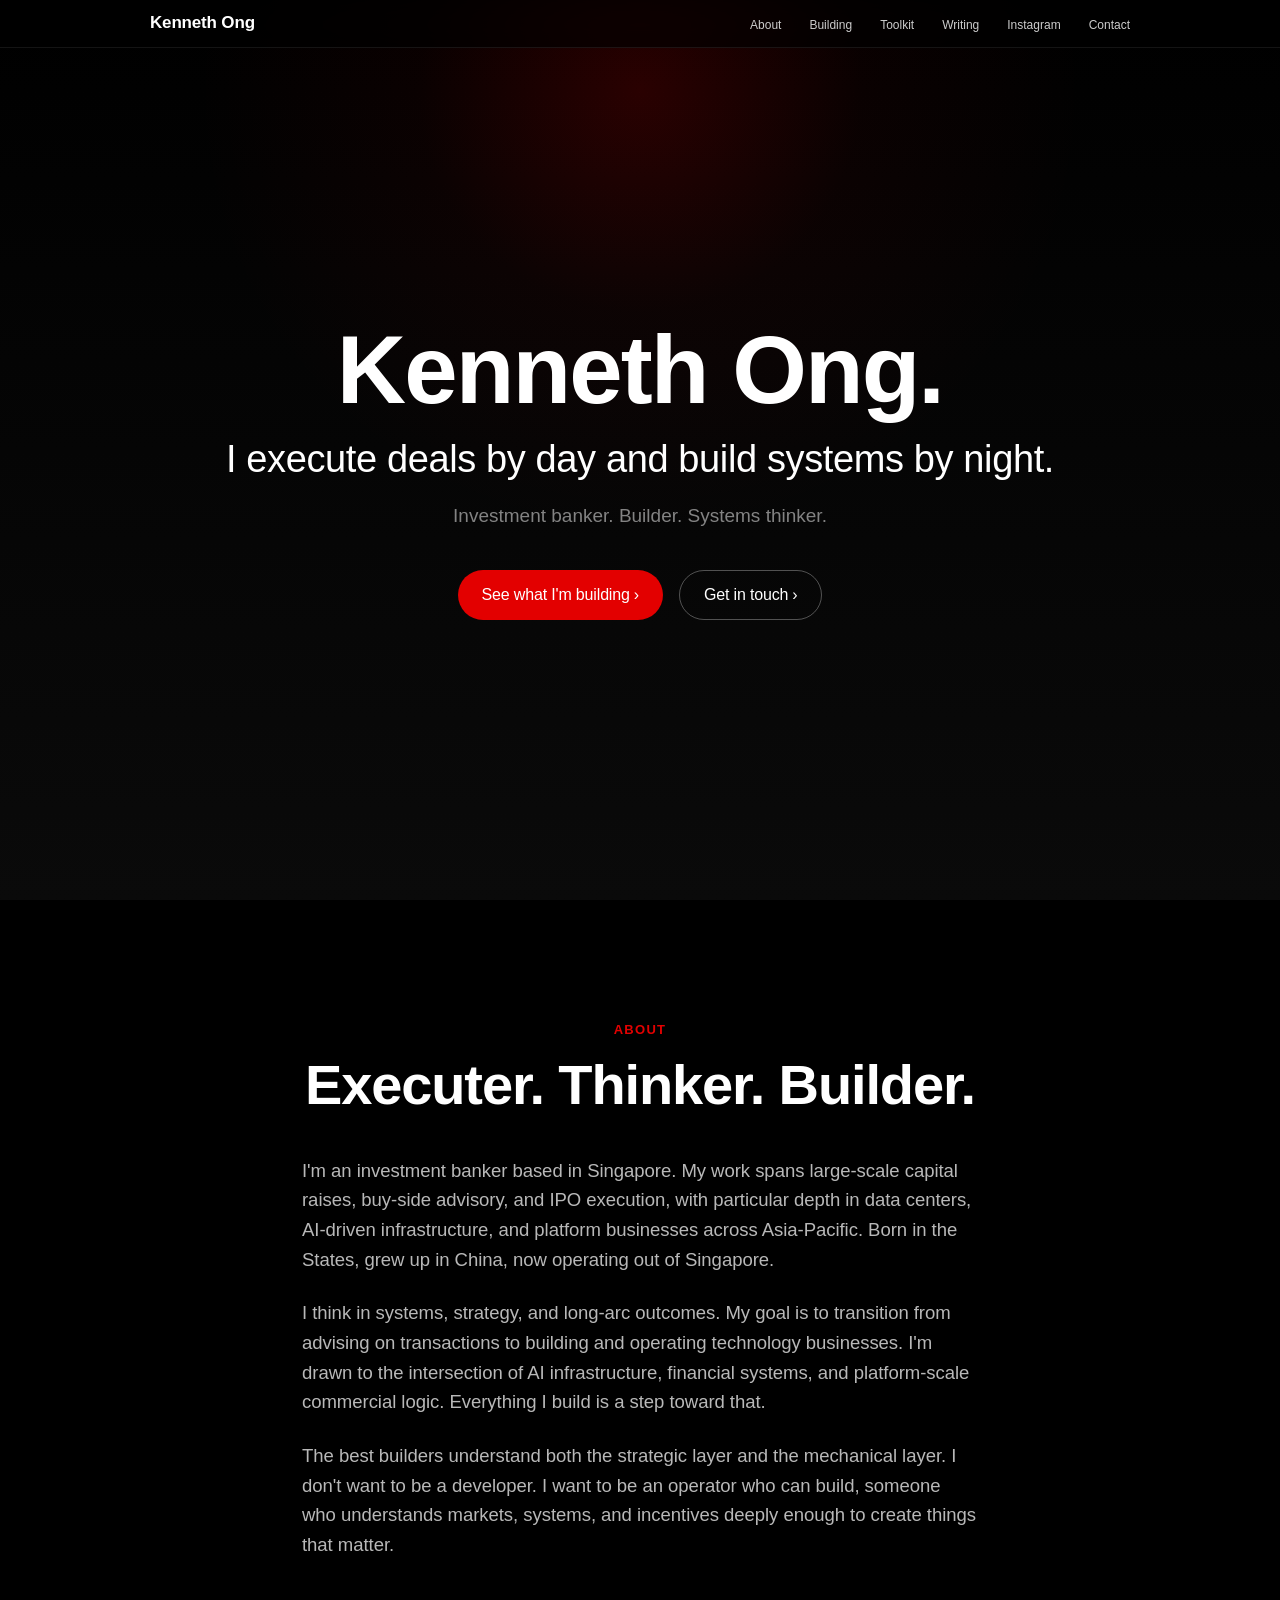
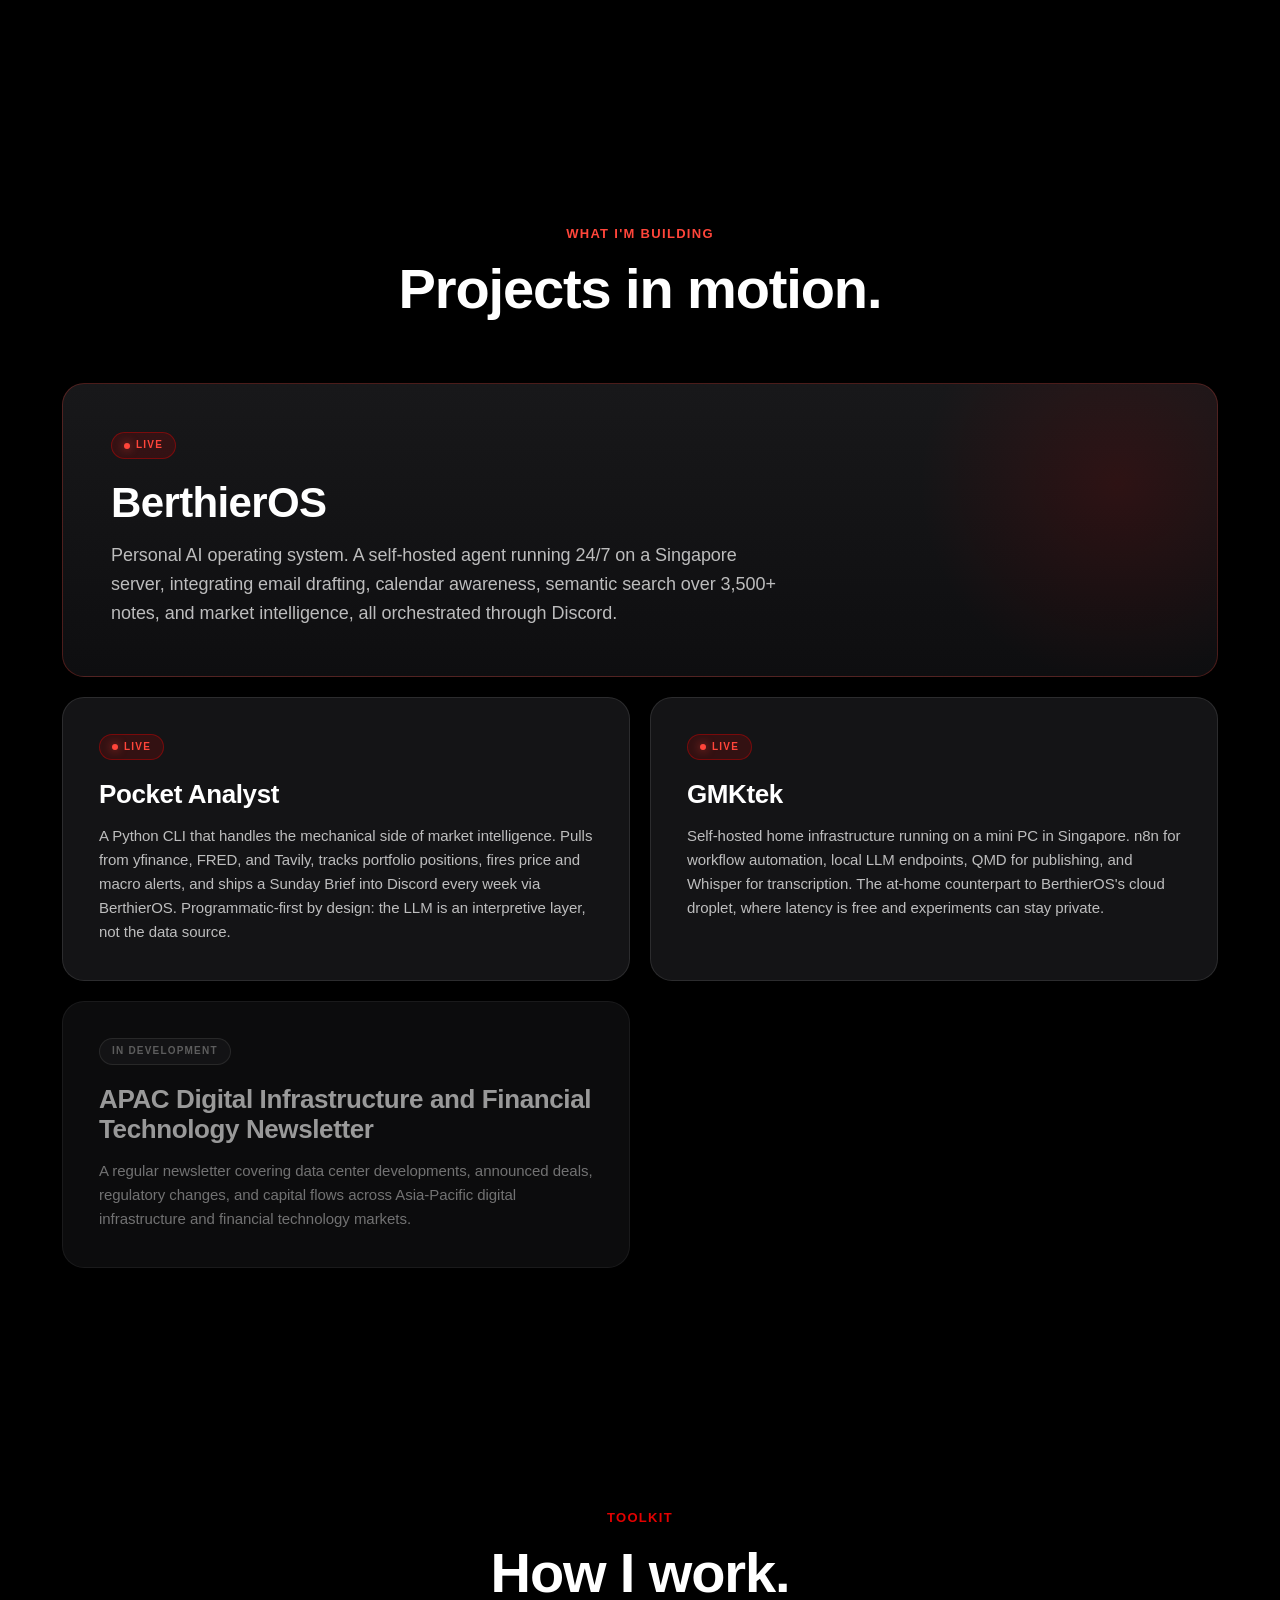
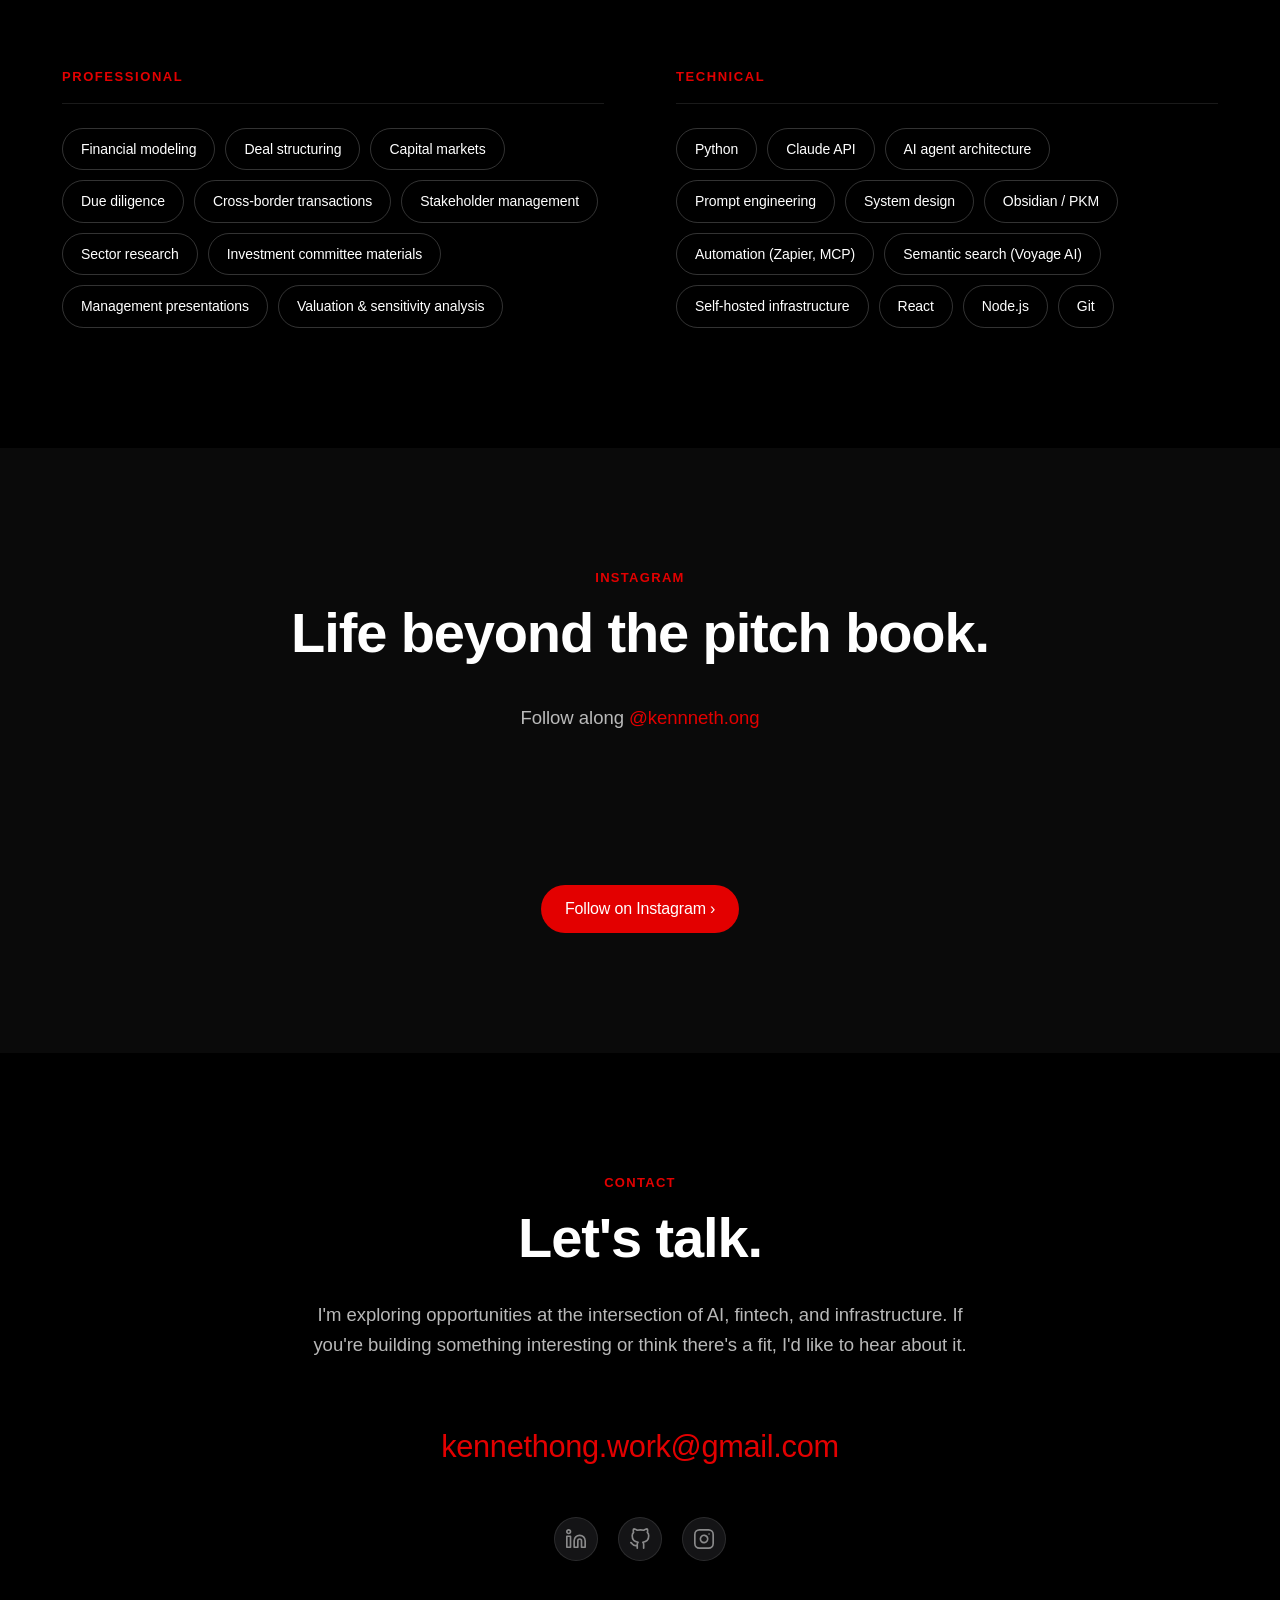
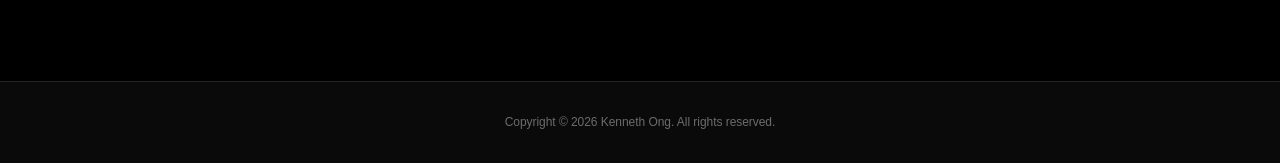
==== commit cbbdd5a3: "Update Pocket Analyst to live, add GMKtek project" ====
--- a/index.html
+++ b/index.html
@@ -89,7 +89,34 @@
           </p>
         </article>
 
-        <article class="building-card building-card--muted">
+        <article class="building-card">
+          <div class="card-header">
+            <span class="status-badge status-badge--live">Live</span>
+          </div>
+          <h3 class="card-title">Pocket Analyst</h3>
+          <p class="card-description">
+            A Python CLI that handles the mechanical side of market intelligence.
+            Pulls from yfinance, FRED, and Tavily, tracks portfolio positions, fires
+            price and macro alerts, and ships a Sunday Brief into Discord every week
+            via BerthierOS. Programmatic-first by design: the LLM is an interpretive
+            layer, not the data source.
+          </p>
+        </article>
+
+        <article class="building-card">
+          <div class="card-header">
+            <span class="status-badge status-badge--live">Live</span>
+          </div>
+          <h3 class="card-title">GMKtek</h3>
+          <p class="card-description">
+            Self-hosted home infrastructure running on a mini PC in Singapore. n8n
+            for workflow automation, local LLM endpoints, QMD for publishing, and
+            Whisper for transcription. The at-home counterpart to BerthierOS's cloud
+            droplet, where latency is free and experiments can stay private.
+          </p>
+        </article>
+
+        <article class="building-card building-card--muted building-card--wide">
           <div class="card-header">
             <span class="status-badge status-badge--dev">In Development</span>
           </div>
@@ -98,18 +125,6 @@
             A regular newsletter covering data center developments, announced deals,
             regulatory changes, and capital flows across Asia-Pacific digital
             infrastructure and financial technology markets.
-          </p>
-        </article>
-
-        <article class="building-card building-card--muted">
-          <div class="card-header">
-            <span class="status-badge status-badge--dev">In Development</span>
-          </div>
-          <h3 class="card-title">Pocket Analyst</h3>
-          <p class="card-description">
-            Market intelligence on demand. Real-time financial data, news synthesis,
-            portfolio monitoring, and alert generation, designed to keep an analyst's
-            perspective in reach at all times.
           </p>
         </article>
       </div>
--- a/styles.css
+++ b/styles.css
@@ -737,3 +737,294 @@
     font-size: 20px;
   }
 }
+
+/* ===== Blog ===== */
+.container-prose {
+  max-width: 680px;
+  margin: 0 auto;
+  padding: 0 22px;
+}
+
+.blog-intro {
+  padding: 160px 22px 60px;
+}
+
+.blog-intro .eyebrow {
+  text-align: left;
+}
+
+.blog-headline {
+  text-align: left;
+  margin-bottom: 24px;
+}
+
+.blog-intro-lead {
+  font-size: clamp(19px, 1.8vw, 24px);
+  color: var(--color-text-secondary);
+  line-height: 1.5;
+  font-weight: 400;
+  letter-spacing: -0.005em;
+  max-width: 620px;
+}
+
+.post-list-section {
+  padding: 40px 22px 120px;
+}
+
+.post-list {
+  list-style: none;
+  padding: 0;
+  margin: 0;
+  border-top: 1px solid var(--color-border);
+}
+
+.post-list li {
+  border-bottom: 1px solid var(--color-border);
+}
+
+.post-card {
+  display: block;
+  padding: 36px 0;
+  color: var(--color-white);
+  text-decoration: none;
+  transition: all var(--transition);
+}
+
+.post-card:hover {
+  text-decoration: none;
+  padding-left: 12px;
+}
+
+.post-card-date {
+  display: block;
+  font-size: 12px;
+  color: var(--color-text-tertiary);
+  text-transform: uppercase;
+  letter-spacing: 0.12em;
+  font-weight: 600;
+  margin-bottom: 12px;
+}
+
+.post-card-title {
+  font-size: clamp(24px, 2.5vw, 32px);
+  font-weight: 700;
+  letter-spacing: -0.015em;
+  line-height: 1.2;
+  color: var(--color-white);
+  margin-bottom: 12px;
+  transition: color var(--transition);
+}
+
+.post-card:hover .post-card-title {
+  color: var(--color-red);
+}
+
+.post-card-excerpt {
+  font-size: 16px;
+  line-height: 1.6;
+  color: var(--color-text-secondary);
+  margin-bottom: 14px;
+  max-width: 620px;
+}
+
+.post-card-more {
+  font-size: 14px;
+  color: var(--color-red);
+  font-weight: 500;
+  letter-spacing: -0.005em;
+}
+
+/* ===== Individual Post ===== */
+.post {
+  padding: 140px 22px 80px;
+}
+
+.post-header {
+  margin-bottom: 48px;
+}
+
+.post-back-top {
+  display: inline-block;
+  font-size: 14px;
+  color: var(--color-text-tertiary);
+  text-decoration: none;
+  margin-bottom: 32px;
+  font-weight: 500;
+  transition: color var(--transition);
+}
+
+.post-back-top:hover {
+  color: var(--color-red);
+  text-decoration: none;
+}
+
+.post-date {
+  display: block;
+  font-size: 12px;
+  color: var(--color-text-tertiary);
+  text-transform: uppercase;
+  letter-spacing: 0.12em;
+  font-weight: 600;
+  margin-bottom: 16px;
+}
+
+.post-title {
+  font-size: clamp(32px, 4.5vw, 52px);
+  font-weight: 700;
+  letter-spacing: -0.02em;
+  line-height: 1.1;
+  color: var(--color-white);
+  margin-bottom: 0;
+}
+
+.post-content {
+  font-size: 18px;
+  line-height: 1.75;
+  color: var(--color-text-secondary);
+}
+
+.post-content p {
+  margin-bottom: 24px;
+}
+
+.post-content .post-lead {
+  font-size: 21px;
+  color: var(--color-text);
+  margin-bottom: 32px;
+  line-height: 1.55;
+}
+
+.post-content h2 {
+  font-size: 26px;
+  font-weight: 700;
+  color: var(--color-white);
+  letter-spacing: -0.015em;
+  line-height: 1.2;
+  margin-top: 48px;
+  margin-bottom: 16px;
+}
+
+.post-content h3 {
+  font-size: 20px;
+  font-weight: 600;
+  color: var(--color-white);
+  margin-top: 36px;
+  margin-bottom: 12px;
+}
+
+.post-content ul,
+.post-content ol {
+  padding-left: 24px;
+  margin-bottom: 24px;
+}
+
+.post-content ul {
+  list-style: disc;
+}
+
+.post-content ol {
+  list-style: decimal;
+}
+
+.post-content li {
+  margin-bottom: 8px;
+}
+
+.post-content a {
+  color: var(--color-red);
+  text-decoration: underline;
+  text-decoration-color: rgba(227, 0, 0, 0.4);
+  text-underline-offset: 3px;
+}
+
+.post-content a:hover {
+  color: var(--color-red-hover);
+  text-decoration-color: var(--color-red-hover);
+}
+
+.post-content blockquote {
+  border-left: 3px solid var(--color-red);
+  padding-left: 24px;
+  margin: 32px 0;
+  color: var(--color-text);
+  font-style: italic;
+}
+
+.post-content code {
+  font-family: 'SF Mono', Menlo, Monaco, Consolas, monospace;
+  background: rgba(255, 255, 255, 0.08);
+  padding: 2px 6px;
+  border-radius: 4px;
+  font-size: 0.9em;
+  color: var(--color-white);
+}
+
+.post-content pre {
+  background: #0a0a0a;
+  border: 1px solid var(--color-border);
+  border-radius: 12px;
+  padding: 20px;
+  overflow-x: auto;
+  margin: 24px 0;
+  font-size: 14px;
+}
+
+.post-content pre code {
+  background: none;
+  padding: 0;
+  color: var(--color-text);
+}
+
+.post-content strong {
+  color: var(--color-white);
+  font-weight: 600;
+}
+
+.post-content em {
+  font-style: italic;
+}
+
+.post-footer {
+  margin-top: 72px;
+  padding-top: 32px;
+  border-top: 1px solid var(--color-border);
+}
+
+.post-back {
+  display: inline-block;
+  font-size: 15px;
+  color: var(--color-text-tertiary);
+  font-weight: 500;
+  transition: color var(--transition);
+}
+
+.post-back:hover {
+  color: var(--color-red);
+  text-decoration: none;
+}
+
+@media (max-width: 734px) {
+  .blog-intro {
+    padding: 120px 22px 40px;
+  }
+
+  .post-list-section {
+    padding: 20px 22px 80px;
+  }
+
+  .post {
+    padding: 120px 22px 60px;
+  }
+
+  .post-content {
+    font-size: 17px;
+  }
+
+  .post-content .post-lead {
+    font-size: 19px;
+  }
+
+  .post-content h2 {
+    font-size: 24px;
+  }
+}
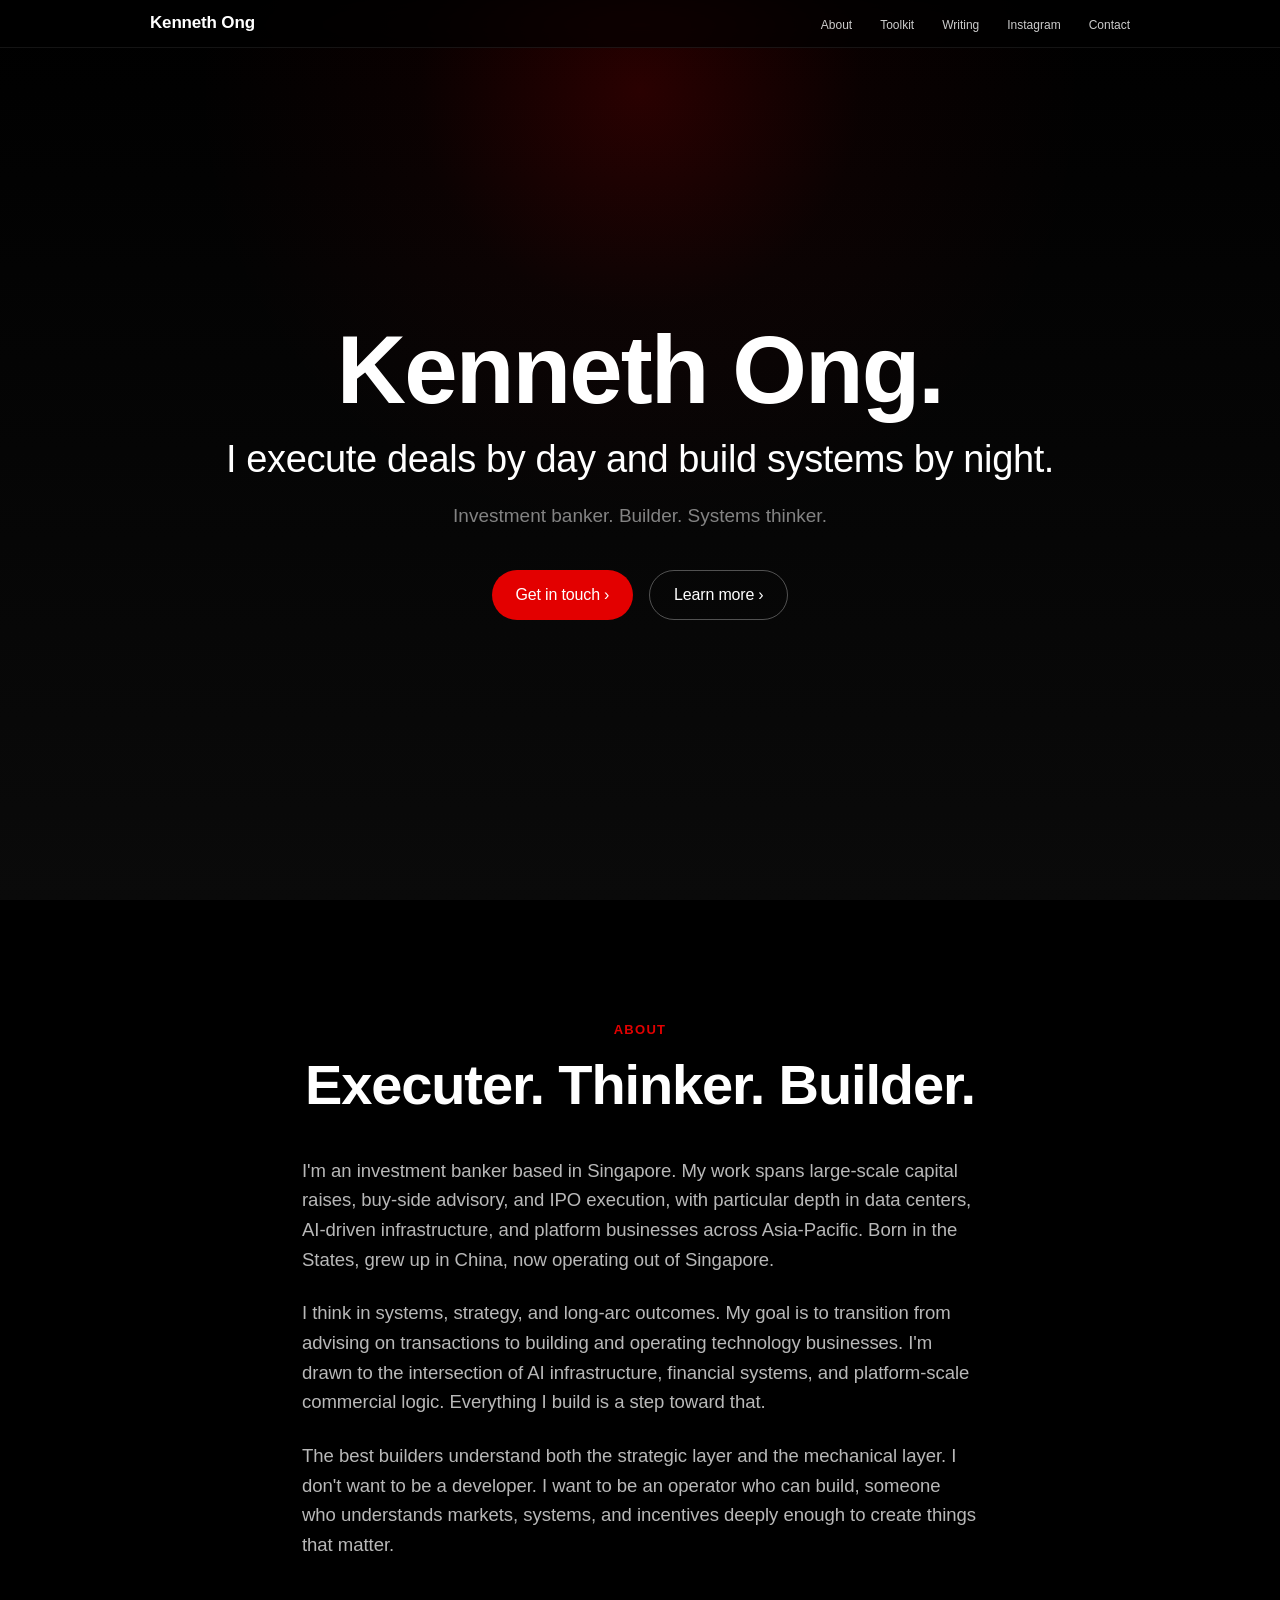
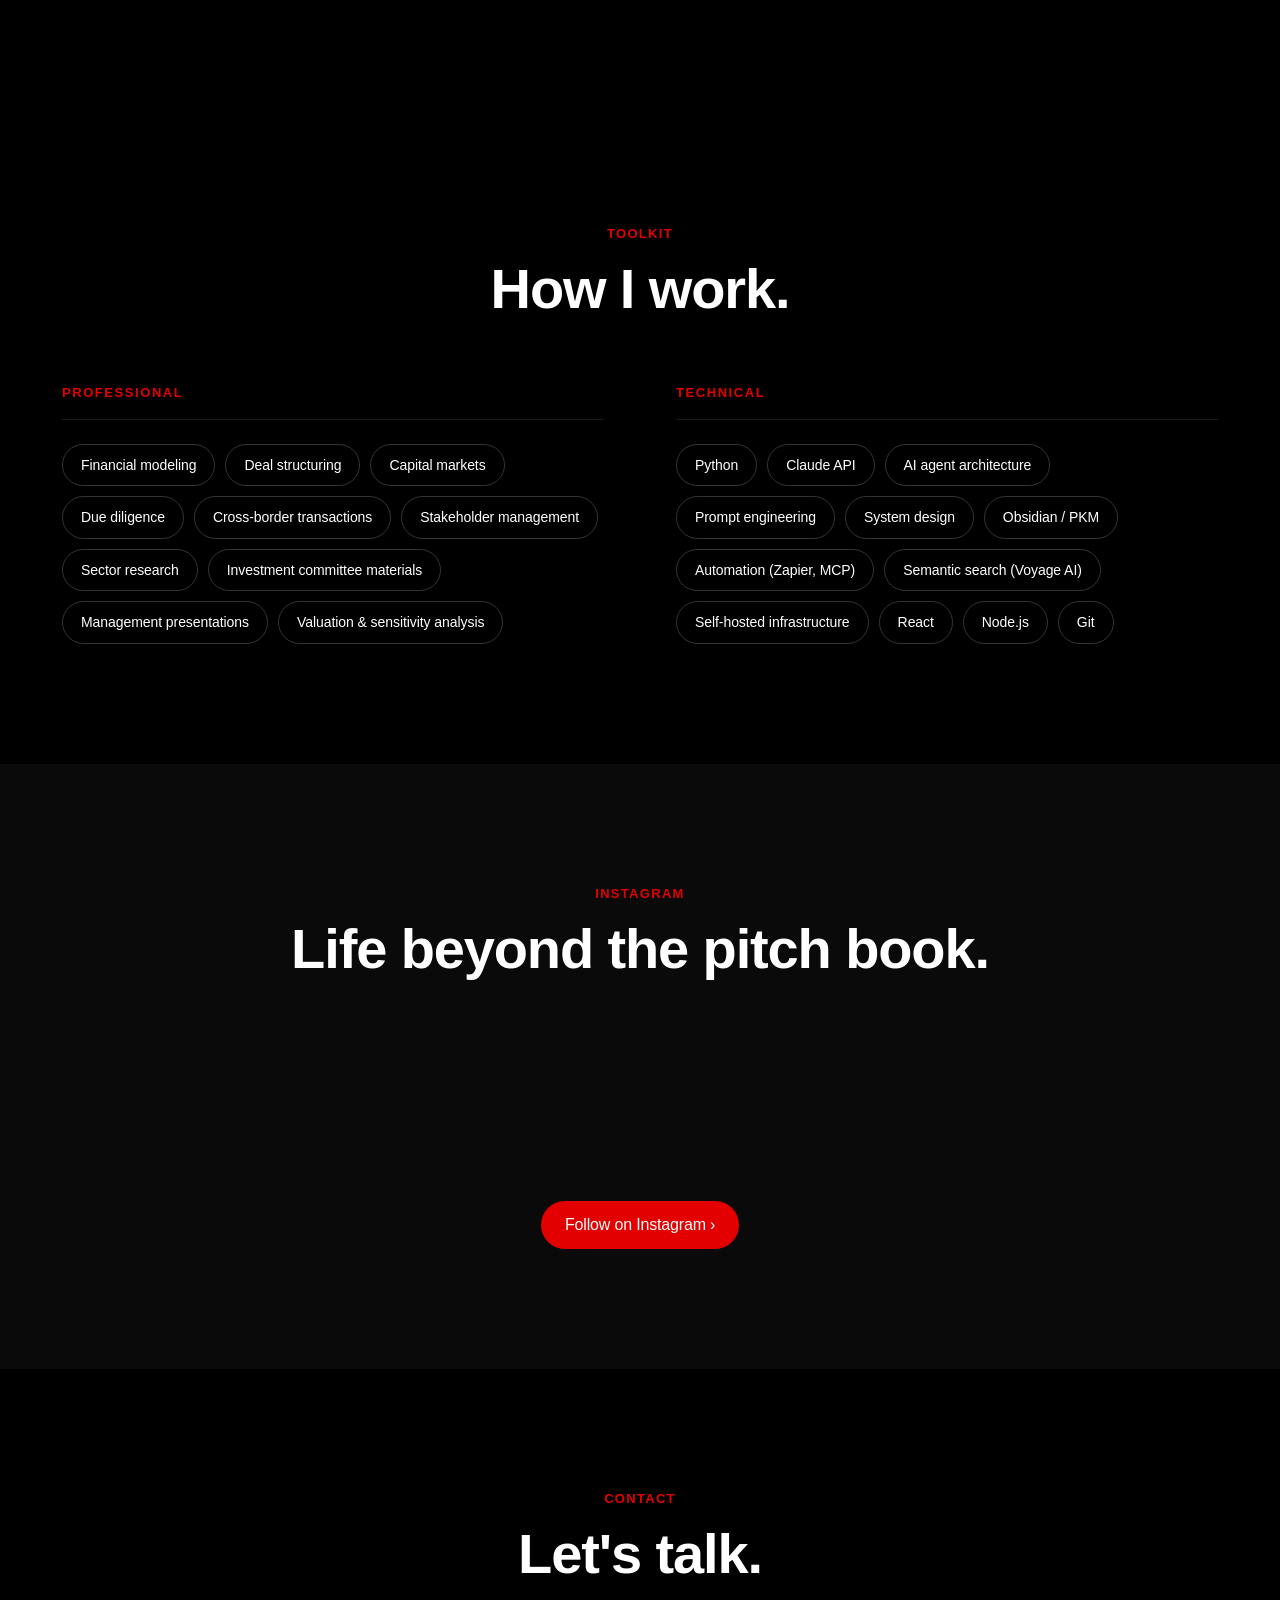
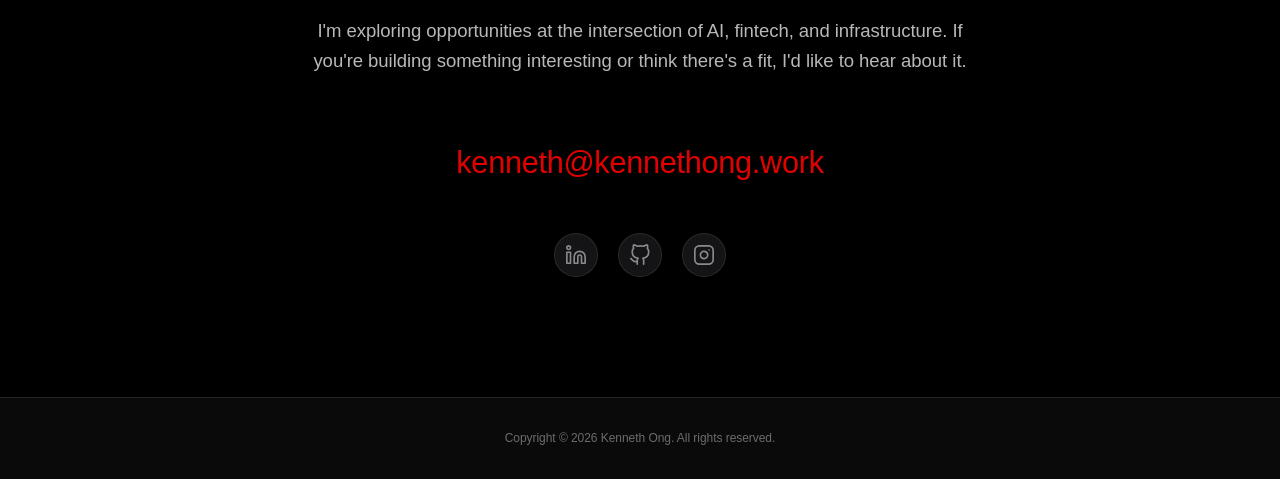
==== commit 4194a9d8: "Remove Building section and update email to kenneth@kennethong.work" ====
--- a/index.html
+++ b/index.html
@@ -21,7 +21,6 @@
       <a href="#" class="nav-logo">Kenneth Ong</a>
       <ul class="nav-links">
         <li><a href="#about">About</a></li>
-        <li><a href="#building">Building</a></li>
         <li><a href="#toolkit">Toolkit</a></li>
         <li><a href="/blog/">Writing</a></li>
         <li><a href="#instagram">Instagram</a></li>
@@ -40,8 +39,8 @@
       <h2 class="hero-tagline">I execute deals by day and build systems by night.</h2>
       <p class="hero-sub">Investment banker. Builder. Systems thinker.</p>
       <div class="hero-actions">
-        <a href="#building" class="btn btn-primary">See what I'm building <span aria-hidden="true">›</span></a>
-        <a href="#contact" class="btn btn-secondary">Get in touch <span aria-hidden="true">›</span></a>
+        <a href="#contact" class="btn btn-primary">Get in touch <span aria-hidden="true">›</span></a>
+        <a href="#about" class="btn btn-secondary">Learn more <span aria-hidden="true">›</span></a>
       </div>
     </div>
   </section>
@@ -68,66 +67,6 @@
         who understands markets, systems, and incentives deeply enough to create things
         that matter.
       </p>
-    </div>
-  </section>
-
-  <section id="building" class="section section-dark">
-    <div class="container">
-      <p class="eyebrow eyebrow-light">What I'm Building</p>
-      <h2 class="headline headline-light">Projects in motion.</h2>
-
-      <div class="building-grid">
-        <article class="building-card building-card--featured">
-          <div class="card-header">
-            <span class="status-badge status-badge--live">Live</span>
-          </div>
-          <h3 class="card-title">BerthierOS</h3>
-          <p class="card-description">
-            Personal AI operating system. A self-hosted agent running 24/7 on a Singapore
-            server, integrating email drafting, calendar awareness, semantic search over
-            3,500+ notes, and market intelligence, all orchestrated through Discord.
-          </p>
-        </article>
-
-        <article class="building-card">
-          <div class="card-header">
-            <span class="status-badge status-badge--live">Live</span>
-          </div>
-          <h3 class="card-title">Pocket Analyst</h3>
-          <p class="card-description">
-            A Python CLI that handles the mechanical side of market intelligence.
-            Pulls from yfinance, FRED, and Tavily, tracks portfolio positions, fires
-            price and macro alerts, and ships a Sunday Brief into Discord every week
-            via BerthierOS. Programmatic-first by design: the LLM is an interpretive
-            layer, not the data source.
-          </p>
-        </article>
-
-        <article class="building-card">
-          <div class="card-header">
-            <span class="status-badge status-badge--live">Live</span>
-          </div>
-          <h3 class="card-title">GMKtek</h3>
-          <p class="card-description">
-            Self-hosted home infrastructure running on a mini PC in Singapore. n8n
-            for workflow automation, local LLM endpoints, QMD for publishing, and
-            Whisper for transcription. The at-home counterpart to BerthierOS's cloud
-            droplet, where latency is free and experiments can stay private.
-          </p>
-        </article>
-
-        <article class="building-card building-card--muted building-card--wide">
-          <div class="card-header">
-            <span class="status-badge status-badge--dev">In Development</span>
-          </div>
-          <h3 class="card-title">APAC Digital Infrastructure and Financial Technology Newsletter</h3>
-          <p class="card-description">
-            A regular newsletter covering data center developments, announced deals,
-            regulatory changes, and capital flows across Asia-Pacific digital
-            infrastructure and financial technology markets.
-          </p>
-        </article>
-      </div>
     </div>
   </section>
 
@@ -203,7 +142,7 @@
         If you're building something interesting or think there's a fit, I'd like to hear
         about it.
       </p>
-      <a href="mailto:kennethong.work@gmail.com" class="email-link">kennethong.work@gmail.com</a>
+      <a href="mailto:kenneth@kennethong.work" class="email-link">kenneth@kennethong.work</a>
       <div class="social-links">
         <a href="https://www.linkedin.com/in/kennnethong/" target="_blank" rel="noopener noreferrer" aria-label="LinkedIn">
           <svg xmlns="http://www.w3.org/2000/svg" width="22" height="22" viewBox="0 0 24 24" fill="none" stroke="currentColor" stroke-width="1.8" stroke-linecap="round" stroke-linejoin="round"><path d="M16 8a6 6 0 0 1 6 6v7h-4v-7a2 2 0 0 0-2-2 2 2 0 0 0-2 2v7h-4v-7a6 6 0 0 1 6-6z"></path><rect x="2" y="9" width="4" height="12"></rect><circle cx="4" cy="4" r="2"></circle></svg>
--- a/styles.css
+++ b/styles.css
@@ -392,6 +392,10 @@
   opacity: 1;
 }
 
+.building-card--wide {
+  grid-column: 1 / -1;
+}
+
 .card-header {
   display: flex;
   justify-content: flex-start;
